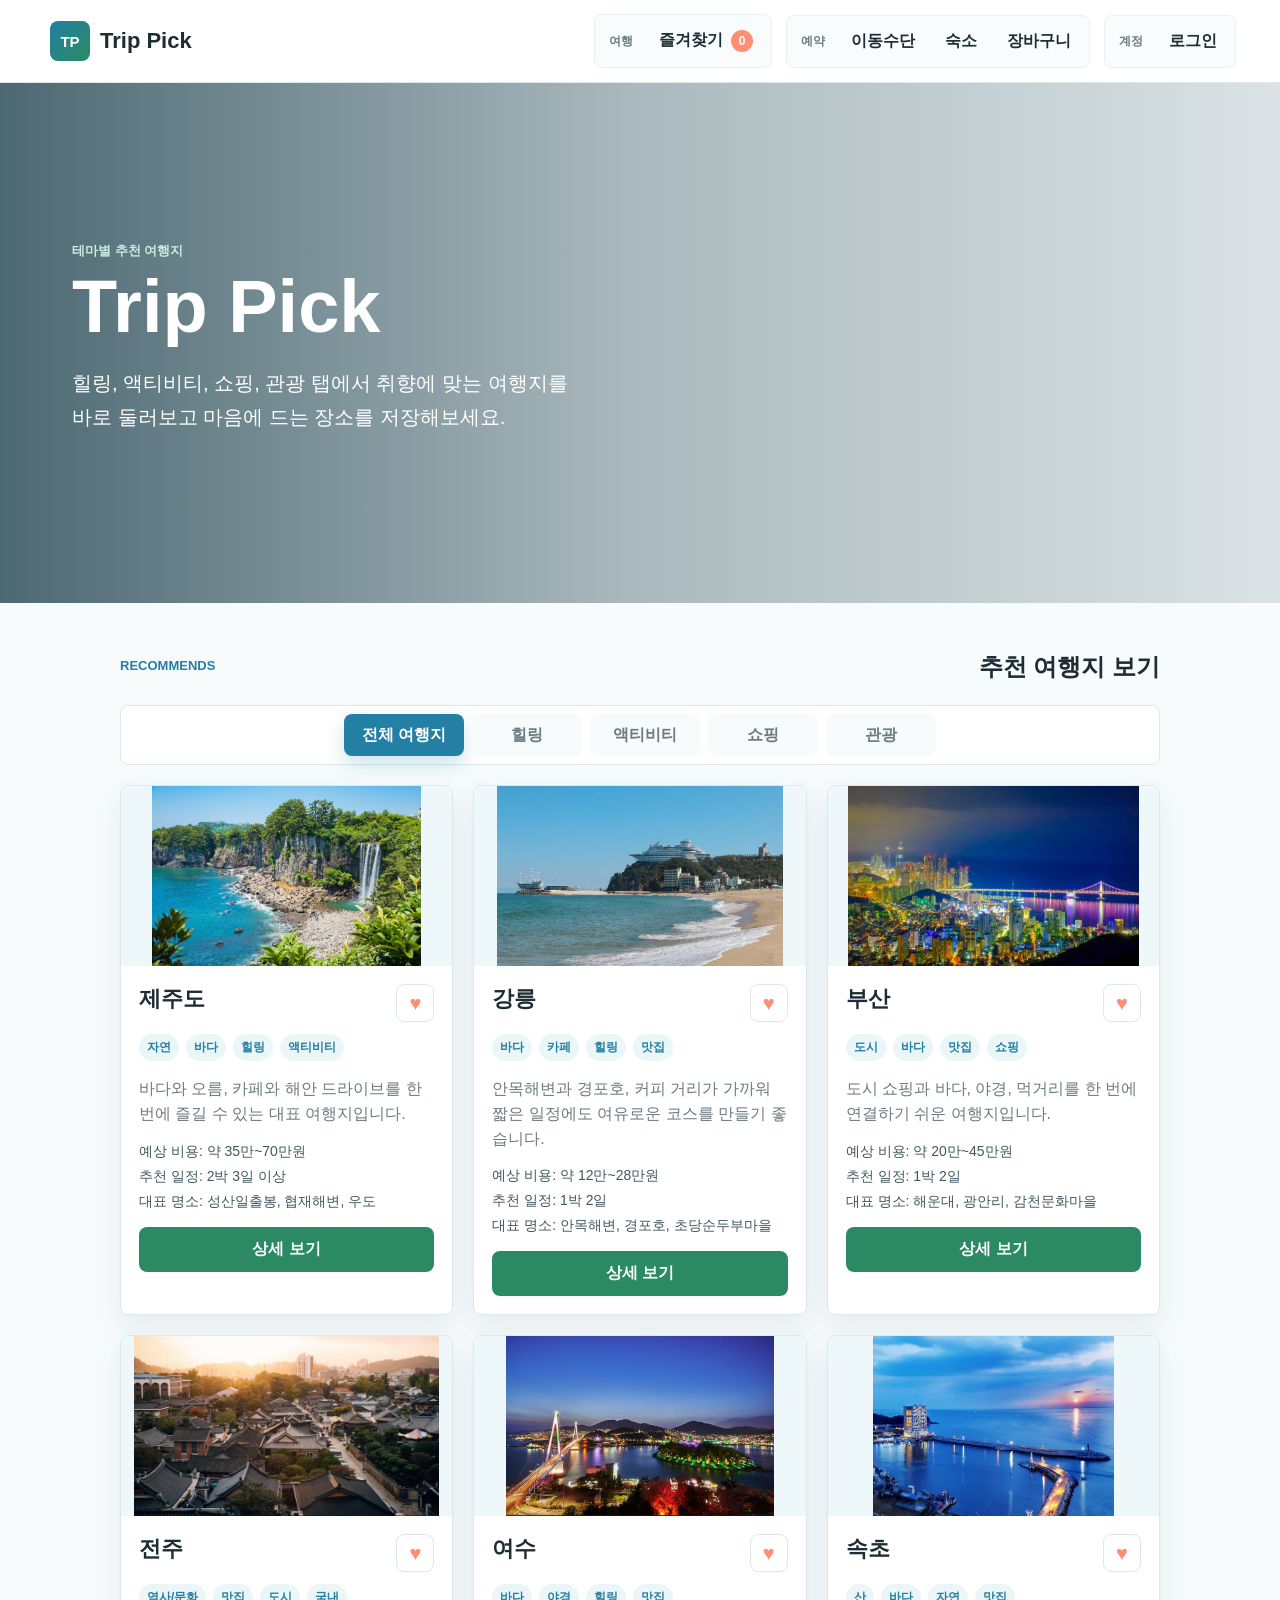
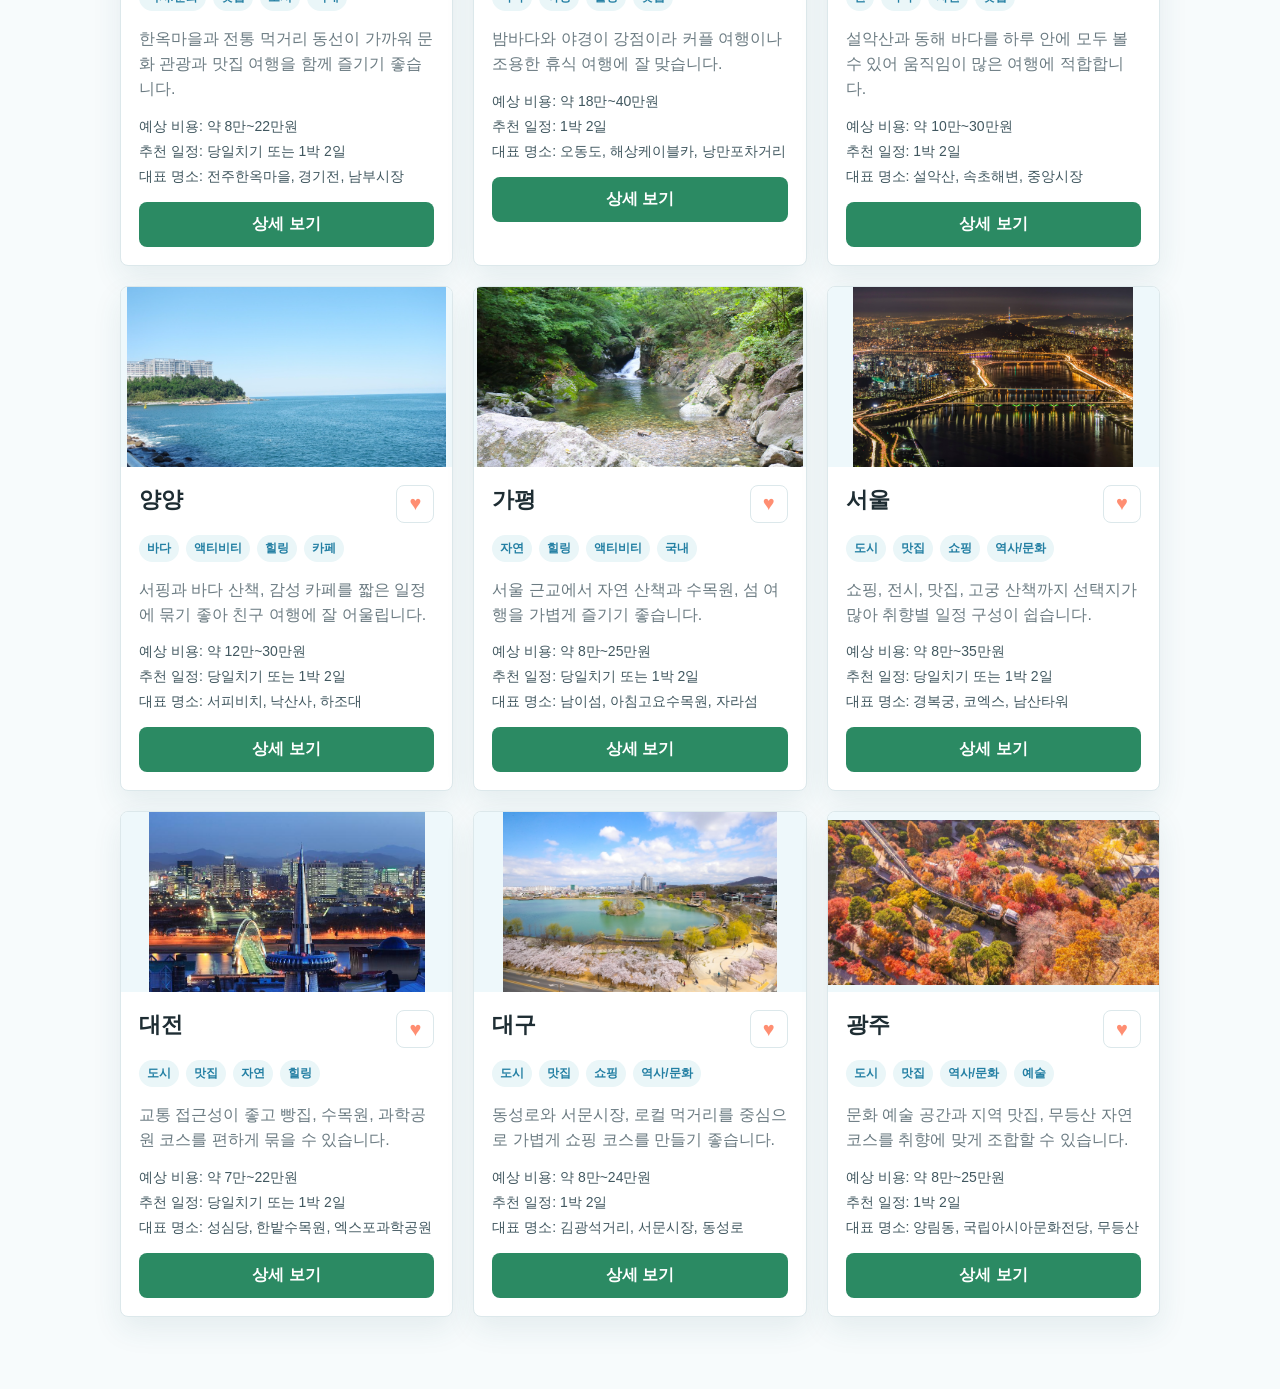
==== index.html @ ca07b9ec "js 의존도 저하 시도" ====
﻿<!DOCTYPE html>
<html lang="ko">
<head>
  <meta charset="UTF-8">
  <meta name="viewport" content="width=device-width, initial-scale=1.0">
  <title>Trip Pick - 나에게 맞는 여행지 추천</title>
  <link rel="stylesheet" href="css/base.css">
  <link rel="stylesheet" href="css/home.css">
  <link rel="stylesheet" href="css/destinations.css">
  <link rel="stylesheet" href="css/detail.css">
  <link rel="stylesheet" href="css/services.css">
</head>
<body>
  <header class="topbar">
    <button class="brand" type="button" data-view="home">
      <span class="brand-mark">TP</span>
      <span>Trip Pick</span>
    </button>
    <nav class="nav" aria-label="주요 메뉴">
      <div class="nav-group">
        <span class="nav-title">여행</span>
        <button type="button" data-view="favorites">즐겨찾기 <span id="favoriteCount">0</span></button>
      </div>
      <div class="nav-group">
        <span class="nav-title">예약</span>
        <button type="button" data-view="train">이동수단</button>
        <button type="button" data-view="hotel">숙소</button>
        <button type="button" data-view="payment">장바구니</button>
      </div>
      <div class="nav-group account-group">
        <span class="nav-title">계정</span>
        <button class="login-nav-button" type="button" data-view="login">로그인</button>
      </div>
    </nav>
  </header>

  <main>
    <section id="homeView" class="view active">
      <div class="hero">
        <div class="hero-copy">
          <p class="eyebrow">테마별 추천 여행지</p>
          <h1>Trip Pick</h1>
          <p>힐링, 액티비티, 쇼핑, 관광 탭에서 취향에 맞는 여행지를 바로 둘러보고 마음에 드는 장소를 저장해보세요.</p>
        </div>

      </div>

      <section class="all-destinations-section">
        <div class="section-title">
          <p class="eyebrow">RECOMMENDS</p>
          <h2>추천 여행지 보기</h2>
        </div>

        <div class="category-tabs-wrap">
          <input class="category-radio" type="radio" name="homeCategory" id="tab-all" checked>
          <input class="category-radio" type="radio" name="homeCategory" id="tab-healing">
          <input class="category-radio" type="radio" name="homeCategory" id="tab-activity">
          <input class="category-radio" type="radio" name="homeCategory" id="tab-shopping">
          <input class="category-radio" type="radio" name="homeCategory" id="tab-tour">

          <nav class="category-tabs" aria-label="여행지 카테고리">
            <label for="tab-all">전체 여행지</label>
            <label for="tab-healing">힐링</label>
            <label for="tab-activity">액티비티</label>
            <label for="tab-shopping">쇼핑</label>
            <label for="tab-tour">관광</label>
          </nav>

          <div class="tab-panels">
            <section class="tab-panel all-panel">
              <article class="travel-card">
                <img src="photo/제주도1.png" alt="제주도 대표 이미지">
                <div class="card-body">
                  <div class="card-top"><h3>제주도</h3><button class="favorite-button" type="button" data-favorite="jeju" aria-label="제주도 즐겨찾기">♥</button></div>
                  <div class="tags"><span class="tag">자연</span><span class="tag">바다</span><span class="tag">힐링</span><span class="tag">액티비티</span></div>
                  <p class="reason">바다와 오름, 카페와 해안 드라이브를 한 번에 즐길 수 있는 대표 여행지입니다.</p>
                  <div class="meta-list"><span>예상 비용: 약 35만~70만원</span><span>추천 일정: 2박 3일 이상</span><span>대표 명소: 성산일출봉, 협재해변, 우도</span></div>
                  <button class="detail-button" type="button" data-detail="jeju">상세 보기</button>
                </div>
              </article>
              <article class="travel-card">
                <img src="photo/강릉1.png" alt="강릉 대표 이미지">
                <div class="card-body">
                  <div class="card-top"><h3>강릉</h3><button class="favorite-button" type="button" data-favorite="gangneung" aria-label="강릉 즐겨찾기">♥</button></div>
                  <div class="tags"><span class="tag">바다</span><span class="tag">카페</span><span class="tag">힐링</span><span class="tag">맛집</span></div>
                  <p class="reason">안목해변과 경포호, 커피 거리가 가까워 짧은 일정에도 여유로운 코스를 만들기 좋습니다.</p>
                  <div class="meta-list"><span>예상 비용: 약 12만~28만원</span><span>추천 일정: 1박 2일</span><span>대표 명소: 안목해변, 경포호, 초당순두부마을</span></div>
                  <button class="detail-button" type="button" data-detail="gangneung">상세 보기</button>
                </div>
              </article>
              <article class="travel-card">
                <img src="photo/부산1.png" alt="부산 대표 이미지">
                <div class="card-body">
                  <div class="card-top"><h3>부산</h3><button class="favorite-button" type="button" data-favorite="busan" aria-label="부산 즐겨찾기">♥</button></div>
                  <div class="tags"><span class="tag">도시</span><span class="tag">바다</span><span class="tag">맛집</span><span class="tag">쇼핑</span></div>
                  <p class="reason">도시 쇼핑과 바다, 야경, 먹거리를 한 번에 연결하기 쉬운 여행지입니다.</p>
                  <div class="meta-list"><span>예상 비용: 약 20만~45만원</span><span>추천 일정: 1박 2일</span><span>대표 명소: 해운대, 광안리, 감천문화마을</span></div>
                  <button class="detail-button" type="button" data-detail="busan">상세 보기</button>
                </div>
              </article>
              <article class="travel-card">
                <img src="photo/전주1.png" alt="전주 대표 이미지">
                <div class="card-body">
                  <div class="card-top"><h3>전주</h3><button class="favorite-button" type="button" data-favorite="jeonju" aria-label="전주 즐겨찾기">♥</button></div>
                  <div class="tags"><span class="tag">역사/문화</span><span class="tag">맛집</span><span class="tag">도시</span><span class="tag">국내</span></div>
                  <p class="reason">한옥마을과 전통 먹거리 동선이 가까워 문화 관광과 맛집 여행을 함께 즐기기 좋습니다.</p>
                  <div class="meta-list"><span>예상 비용: 약 8만~22만원</span><span>추천 일정: 당일치기 또는 1박 2일</span><span>대표 명소: 전주한옥마을, 경기전, 남부시장</span></div>
                  <button class="detail-button" type="button" data-detail="jeonju">상세 보기</button>
                </div>
              </article>
              <article class="travel-card">
                <img src="photo/여수1.png" alt="여수 대표 이미지">
                <div class="card-body">
                  <div class="card-top"><h3>여수</h3><button class="favorite-button" type="button" data-favorite="yeosu" aria-label="여수 즐겨찾기">♥</button></div>
                  <div class="tags"><span class="tag">바다</span><span class="tag">야경</span><span class="tag">힐링</span><span class="tag">맛집</span></div>
                  <p class="reason">밤바다와 야경이 강점이라 커플 여행이나 조용한 휴식 여행에 잘 맞습니다.</p>
                  <div class="meta-list"><span>예상 비용: 약 18만~40만원</span><span>추천 일정: 1박 2일</span><span>대표 명소: 오동도, 해상케이블카, 낭만포차거리</span></div>
                  <button class="detail-button" type="button" data-detail="yeosu">상세 보기</button>
                </div>
              </article>
              <article class="travel-card">
                <img src="photo/속초1.png" alt="속초 대표 이미지">
                <div class="card-body">
                  <div class="card-top"><h3>속초</h3><button class="favorite-button" type="button" data-favorite="sokcho" aria-label="속초 즐겨찾기">♥</button></div>
                  <div class="tags"><span class="tag">산</span><span class="tag">바다</span><span class="tag">자연</span><span class="tag">맛집</span></div>
                  <p class="reason">설악산과 동해 바다를 하루 안에 모두 볼 수 있어 움직임이 많은 여행에 적합합니다.</p>
                  <div class="meta-list"><span>예상 비용: 약 10만~30만원</span><span>추천 일정: 1박 2일</span><span>대표 명소: 설악산, 속초해변, 중앙시장</span></div>
                  <button class="detail-button" type="button" data-detail="sokcho">상세 보기</button>
                </div>
              </article>
              <article class="travel-card">
                <img src="photo/양양1.png" alt="양양 대표 이미지">
                <div class="card-body">
                  <div class="card-top"><h3>양양</h3><button class="favorite-button" type="button" data-favorite="yangyang" aria-label="양양 즐겨찾기">♥</button></div>
                  <div class="tags"><span class="tag">바다</span><span class="tag">액티비티</span><span class="tag">힐링</span><span class="tag">카페</span></div>
                  <p class="reason">서핑과 바다 산책, 감성 카페를 짧은 일정에 묶기 좋아 친구 여행에 잘 어울립니다.</p>
                  <div class="meta-list"><span>예상 비용: 약 12만~30만원</span><span>추천 일정: 당일치기 또는 1박 2일</span><span>대표 명소: 서피비치, 낙산사, 하조대</span></div>
                  <button class="detail-button" type="button" data-detail="yangyang">상세 보기</button>
                </div>
              </article>
              <article class="travel-card">
                <img src="photo/가평1.png" alt="가평 대표 이미지">
                <div class="card-body">
                  <div class="card-top"><h3>가평</h3><button class="favorite-button" type="button" data-favorite="gapyeong" aria-label="가평 즐겨찾기">♥</button></div>
                  <div class="tags"><span class="tag">자연</span><span class="tag">힐링</span><span class="tag">액티비티</span><span class="tag">국내</span></div>
                  <p class="reason">서울 근교에서 자연 산책과 수목원, 섬 여행을 가볍게 즐기기 좋습니다.</p>
                  <div class="meta-list"><span>예상 비용: 약 8만~25만원</span><span>추천 일정: 당일치기 또는 1박 2일</span><span>대표 명소: 남이섬, 아침고요수목원, 자라섬</span></div>
                  <button class="detail-button" type="button" data-detail="gapyeong">상세 보기</button>
                </div>
              </article>
              <article class="travel-card">
                <img src="photo/서울1.png" alt="서울 대표 이미지">
                <div class="card-body">
                  <div class="card-top"><h3>서울</h3><button class="favorite-button" type="button" data-favorite="seoul" aria-label="서울 즐겨찾기">♥</button></div>
                  <div class="tags"><span class="tag">도시</span><span class="tag">맛집</span><span class="tag">쇼핑</span><span class="tag">역사/문화</span></div>
                  <p class="reason">쇼핑, 전시, 맛집, 고궁 산책까지 선택지가 많아 취향별 일정 구성이 쉽습니다.</p>
                  <div class="meta-list"><span>예상 비용: 약 8만~35만원</span><span>추천 일정: 당일치기 또는 1박 2일</span><span>대표 명소: 경복궁, 코엑스, 남산타워</span></div>
                  <button class="detail-button" type="button" data-detail="seoul">상세 보기</button>
                </div>
              </article>
              <article class="travel-card">
                <img src="photo/대전1.png" alt="대전 대표 이미지">
                <div class="card-body">
                  <div class="card-top"><h3>대전</h3><button class="favorite-button" type="button" data-favorite="daejeon" aria-label="대전 즐겨찾기">♥</button></div>
                  <div class="tags"><span class="tag">도시</span><span class="tag">맛집</span><span class="tag">자연</span><span class="tag">힐링</span></div>
                  <p class="reason">교통 접근성이 좋고 빵집, 수목원, 과학공원 코스를 편하게 묶을 수 있습니다.</p>
                  <div class="meta-list"><span>예상 비용: 약 7만~22만원</span><span>추천 일정: 당일치기 또는 1박 2일</span><span>대표 명소: 성심당, 한밭수목원, 엑스포과학공원</span></div>
                  <button class="detail-button" type="button" data-detail="daejeon">상세 보기</button>
                </div>
              </article>
              <article class="travel-card">
                <img src="photo/대구1.png" alt="대구 대표 이미지">
                <div class="card-body">
                  <div class="card-top"><h3>대구</h3><button class="favorite-button" type="button" data-favorite="daegu" aria-label="대구 즐겨찾기">♥</button></div>
                  <div class="tags"><span class="tag">도시</span><span class="tag">맛집</span><span class="tag">쇼핑</span><span class="tag">역사/문화</span></div>
                  <p class="reason">동성로와 서문시장, 로컬 먹거리를 중심으로 가볍게 쇼핑 코스를 만들기 좋습니다.</p>
                  <div class="meta-list"><span>예상 비용: 약 8만~24만원</span><span>추천 일정: 1박 2일</span><span>대표 명소: 김광석거리, 서문시장, 동성로</span></div>
                  <button class="detail-button" type="button" data-detail="daegu">상세 보기</button>
                </div>
              </article>
              <article class="travel-card">
                <img src="photo/광주1.png" alt="광주 대표 이미지">
                <div class="card-body">
                  <div class="card-top"><h3>광주</h3><button class="favorite-button" type="button" data-favorite="gwangju" aria-label="광주 즐겨찾기">♥</button></div>
                  <div class="tags"><span class="tag">도시</span><span class="tag">맛집</span><span class="tag">역사/문화</span><span class="tag">예술</span></div>
                  <p class="reason">문화 예술 공간과 지역 맛집, 무등산 자연 코스를 취향에 맞게 조합할 수 있습니다.</p>
                  <div class="meta-list"><span>예상 비용: 약 8만~25만원</span><span>추천 일정: 1박 2일</span><span>대표 명소: 양림동, 국립아시아문화전당, 무등산</span></div>
                  <button class="detail-button" type="button" data-detail="gwangju">상세 보기</button>
                </div>
              </article>
            </section>

            <section class="tab-panel healing-panel">
              <article class="travel-card">
                <img src="photo/제주도1.png" alt="제주도 대표 이미지">
                <div class="card-body">
                  <div class="card-top"><h3>제주도</h3><button class="favorite-button" type="button" data-favorite="jeju" aria-label="제주도 즐겨찾기">♥</button></div>
                  <div class="tags"><span class="tag">자연</span><span class="tag">바다</span><span class="tag">힐링</span><span class="tag">국내</span></div>
                  <p class="reason">바다와 오름, 카페와 해안 드라이브를 한 번에 즐길 수 있는 대표 힐링 여행지입니다.</p>
                  <div class="meta-list"><span>예상 비용: 약 35만~70만원</span><span>추천 일정: 2박 3일 이상</span><span>대표 명소: 성산일출봉, 협재해변, 우도</span></div>
                  <button class="detail-button" type="button" data-detail="jeju">상세 보기</button>
                </div>
              </article>
              <article class="travel-card">
                <img src="photo/강릉1.png" alt="강릉 대표 이미지">
                <div class="card-body">
                  <div class="card-top"><h3>강릉</h3><button class="favorite-button" type="button" data-favorite="gangneung" aria-label="강릉 즐겨찾기">♥</button></div>
                  <div class="tags"><span class="tag">바다</span><span class="tag">카페</span><span class="tag">힐링</span><span class="tag">국내</span></div>
                  <p class="reason">안목해변과 경포호, 커피 거리가 가까워 짧은 일정에도 여유로운 코스를 만들기 좋습니다.</p>
                  <div class="meta-list"><span>예상 비용: 약 12만~28만원</span><span>추천 일정: 1박 2일</span><span>대표 명소: 안목해변, 경포호, 초당순두부마을</span></div>
                  <button class="detail-button" type="button" data-detail="gangneung">상세 보기</button>
                </div>
              </article>
              <article class="travel-card">
                <img src="photo/여수1.png" alt="여수 대표 이미지">
                <div class="card-body">
                  <div class="card-top"><h3>여수</h3><button class="favorite-button" type="button" data-favorite="yeosu" aria-label="여수 즐겨찾기">♥</button></div>
                  <div class="tags"><span class="tag">바다</span><span class="tag">야경</span><span class="tag">힐링</span><span class="tag">맛집</span></div>
                  <p class="reason">밤바다와 야경이 강점이라 커플 여행이나 조용한 휴식 여행에 잘 맞습니다.</p>
                  <div class="meta-list"><span>예상 비용: 약 18만~40만원</span><span>추천 일정: 1박 2일</span><span>대표 명소: 오동도, 해상케이블카, 낭만포차거리</span></div>
                  <button class="detail-button" type="button" data-detail="yeosu">상세 보기</button>
                </div>
              </article>
              <article class="travel-card">
                <img src="photo/가평1.png" alt="가평 대표 이미지">
                <div class="card-body">
                  <div class="card-top"><h3>가평</h3><button class="favorite-button" type="button" data-favorite="gapyeong" aria-label="가평 즐겨찾기">♥</button></div>
                  <div class="tags"><span class="tag">자연</span><span class="tag">힐링</span><span class="tag">카페</span><span class="tag">국내</span></div>
                  <p class="reason">서울 근교에서 자연 산책과 수목원, 섬 여행을 가볍게 즐기기 좋습니다.</p>
                  <div class="meta-list"><span>예상 비용: 약 8만~25만원</span><span>추천 일정: 당일치기 또는 1박 2일</span><span>대표 명소: 남이섬, 아침고요수목원, 자라섬</span></div>
                  <button class="detail-button" type="button" data-detail="gapyeong">상세 보기</button>
                </div>
              </article>
            </section>

            <section class="tab-panel activity-panel">
              <article class="travel-card">
                <img src="photo/양양1.png" alt="양양 대표 이미지">
                <div class="card-body">
                  <div class="card-top"><h3>양양</h3><button class="favorite-button" type="button" data-favorite="yangyang" aria-label="양양 즐겨찾기">♥</button></div>
                  <div class="tags"><span class="tag">바다</span><span class="tag">액티비티</span><span class="tag">힐링</span><span class="tag">카페</span></div>
                  <p class="reason">서핑과 바다 산책, 감성 카페를 짧은 일정에 묶기 좋아 친구 여행에 잘 어울립니다.</p>
                  <div class="meta-list"><span>예상 비용: 약 12만~30만원</span><span>추천 일정: 당일치기 또는 1박 2일</span><span>대표 명소: 서피비치, 낙산사, 하조대</span></div>
                  <button class="detail-button" type="button" data-detail="yangyang">상세 보기</button>
                </div>
              </article>
              <article class="travel-card">
                <img src="photo/제주도1.png" alt="제주도 대표 이미지">
                <div class="card-body">
                  <div class="card-top"><h3>제주도</h3><button class="favorite-button" type="button" data-favorite="jeju" aria-label="제주도 즐겨찾기">♥</button></div>
                  <div class="tags"><span class="tag">자연</span><span class="tag">바다</span><span class="tag">액티비티</span><span class="tag">국내</span></div>
                  <p class="reason">해안 드라이브와 오름, 섬 코스를 함께 즐길 수 있어 활동적인 여행에도 좋습니다.</p>
                  <div class="meta-list"><span>예상 비용: 약 35만~70만원</span><span>추천 일정: 2박 3일 이상</span><span>대표 명소: 성산일출봉, 협재해변, 우도</span></div>
                  <button class="detail-button" type="button" data-detail="jeju">상세 보기</button>
                </div>
              </article>
              <article class="travel-card">
                <img src="photo/속초1.png" alt="속초 대표 이미지">
                <div class="card-body">
                  <div class="card-top"><h3>속초</h3><button class="favorite-button" type="button" data-favorite="sokcho" aria-label="속초 즐겨찾기">♥</button></div>
                  <div class="tags"><span class="tag">산</span><span class="tag">바다</span><span class="tag">자연</span><span class="tag">맛집</span></div>
                  <p class="reason">설악산과 동해 바다를 하루 안에 모두 볼 수 있어 움직임이 많은 여행에 적합합니다.</p>
                  <div class="meta-list"><span>예상 비용: 약 10만~30만원</span><span>추천 일정: 1박 2일</span><span>대표 명소: 설악산, 속초해변, 중앙시장</span></div>
                  <button class="detail-button" type="button" data-detail="sokcho">상세 보기</button>
                </div>
              </article>
              <article class="travel-card">
                <img src="photo/가평1.png" alt="가평 대표 이미지">
                <div class="card-body">
                  <div class="card-top"><h3>가평</h3><button class="favorite-button" type="button" data-favorite="gapyeong" aria-label="가평 즐겨찾기">♥</button></div>
                  <div class="tags"><span class="tag">자연</span><span class="tag">힐링</span><span class="tag">액티비티</span><span class="tag">국내</span></div>
                  <p class="reason">수상 레저와 산책 코스를 함께 넣기 좋아 근교 액티비티 코스로 인기가 많습니다.</p>
                  <div class="meta-list"><span>예상 비용: 약 8만~25만원</span><span>추천 일정: 당일치기 또는 1박 2일</span><span>대표 명소: 남이섬, 아침고요수목원, 자라섬</span></div>
                  <button class="detail-button" type="button" data-detail="gapyeong">상세 보기</button>
                </div>
              </article>
            </section>

            <section class="tab-panel shopping-panel">
              <article class="travel-card">
                <img src="photo/서울1.png" alt="서울 대표 이미지">
                <div class="card-body">
                  <div class="card-top"><h3>서울</h3><button class="favorite-button" type="button" data-favorite="seoul" aria-label="서울 즐겨찾기">♥</button></div>
                  <div class="tags"><span class="tag">도시</span><span class="tag">맛집</span><span class="tag">쇼핑</span><span class="tag">역사/문화</span></div>
                  <p class="reason">쇼핑, 전시, 맛집, 고궁 산책까지 선택지가 많아 취향별 일정 구성이 쉽습니다.</p>
                  <div class="meta-list"><span>예상 비용: 약 8만~35만원</span><span>추천 일정: 당일치기 또는 1박 2일</span><span>대표 명소: 경복궁, 코엑스, 남산타워</span></div>
                  <button class="detail-button" type="button" data-detail="seoul">상세 보기</button>
                </div>
              </article>
              <article class="travel-card">
                <img src="photo/부산1.png" alt="부산 대표 이미지">
                <div class="card-body">
                  <div class="card-top"><h3>부산</h3><button class="favorite-button" type="button" data-favorite="busan" aria-label="부산 즐겨찾기">♥</button></div>
                  <div class="tags"><span class="tag">도시</span><span class="tag">바다</span><span class="tag">맛집</span><span class="tag">쇼핑</span></div>
                  <p class="reason">도시 쇼핑과 바다, 야경, 먹거리를 한 번에 연결하기 쉬운 여행지입니다.</p>
                  <div class="meta-list"><span>예상 비용: 약 20만~45만원</span><span>추천 일정: 1박 2일</span><span>대표 명소: 해운대, 광안리, 감천문화마을</span></div>
                  <button class="detail-button" type="button" data-detail="busan">상세 보기</button>
                </div>
              </article>
              <article class="travel-card">
                <img src="photo/대구1.png" alt="대구 대표 이미지">
                <div class="card-body">
                  <div class="card-top"><h3>대구</h3><button class="favorite-button" type="button" data-favorite="daegu" aria-label="대구 즐겨찾기">♥</button></div>
                  <div class="tags"><span class="tag">도시</span><span class="tag">맛집</span><span class="tag">쇼핑</span><span class="tag">역사/문화</span></div>
                  <p class="reason">동성로와 서문시장, 로컬 먹거리를 중심으로 가볍게 쇼핑 코스를 만들기 좋습니다.</p>
                  <div class="meta-list"><span>예상 비용: 약 8만~24만원</span><span>추천 일정: 1박 2일</span><span>대표 명소: 김광석거리, 서문시장, 동성로</span></div>
                  <button class="detail-button" type="button" data-detail="daegu">상세 보기</button>
                </div>
              </article>
            </section>

            <section class="tab-panel tour-panel">
              <article class="travel-card">
                <img src="photo/전주1.png" alt="전주 대표 이미지">
                <div class="card-body">
                  <div class="card-top"><h3>전주</h3><button class="favorite-button" type="button" data-favorite="jeonju" aria-label="전주 즐겨찾기">♥</button></div>
                  <div class="tags"><span class="tag">역사/문화</span><span class="tag">맛집</span><span class="tag">도시</span><span class="tag">국내</span></div>
                  <p class="reason">한옥마을과 전통 먹거리 동선이 가까워 문화 관광과 맛집 여행을 함께 즐기기 좋습니다.</p>
                  <div class="meta-list"><span>예상 비용: 약 8만~22만원</span><span>추천 일정: 당일치기 또는 1박 2일</span><span>대표 명소: 전주한옥마을, 경기전, 남부시장</span></div>
                  <button class="detail-button" type="button" data-detail="jeonju">상세 보기</button>
                </div>
              </article>
              <article class="travel-card">
                <img src="photo/광주1.png" alt="광주 대표 이미지">
                <div class="card-body">
                  <div class="card-top"><h3>광주</h3><button class="favorite-button" type="button" data-favorite="gwangju" aria-label="광주 즐겨찾기">♥</button></div>
                  <div class="tags"><span class="tag">도시</span><span class="tag">맛집</span><span class="tag">역사/문화</span><span class="tag">예술</span></div>
                  <p class="reason">문화 예술 공간과 지역 맛집, 무등산 자연 코스를 취향에 맞게 조합할 수 있습니다.</p>
                  <div class="meta-list"><span>예상 비용: 약 8만~25만원</span><span>추천 일정: 1박 2일</span><span>대표 명소: 양림동, 국립아시아문화전당, 무등산</span></div>
                  <button class="detail-button" type="button" data-detail="gwangju">상세 보기</button>
                </div>
              </article>
              <article class="travel-card">
                <img src="photo/대전1.png" alt="대전 대표 이미지">
                <div class="card-body">
                  <div class="card-top"><h3>대전</h3><button class="favorite-button" type="button" data-favorite="daejeon" aria-label="대전 즐겨찾기">♥</button></div>
                  <div class="tags"><span class="tag">도시</span><span class="tag">맛집</span><span class="tag">자연</span><span class="tag">힐링</span></div>
                  <p class="reason">교통 접근성이 좋고 빵집, 수목원, 과학공원 코스를 편하게 묶을 수 있습니다.</p>
                  <div class="meta-list"><span>예상 비용: 약 7만~22만원</span><span>추천 일정: 당일치기 또는 1박 2일</span><span>대표 명소: 성심당, 한밭수목원, 엑스포과학공원</span></div>
                  <button class="detail-button" type="button" data-detail="daejeon">상세 보기</button>
                </div>
              </article>
              <article class="travel-card">
                <img src="photo/서울1.png" alt="서울 대표 이미지">
                <div class="card-body">
                  <div class="card-top"><h3>서울</h3><button class="favorite-button" type="button" data-favorite="seoul" aria-label="서울 즐겨찾기">♥</button></div>
                  <div class="tags"><span class="tag">도시</span><span class="tag">쇼핑</span><span class="tag">역사/문화</span><span class="tag">국내</span></div>
                  <p class="reason">궁궐과 전시, 전망 명소가 많아 짧은 관광 일정에도 볼거리가 풍부합니다.</p>
                  <div class="meta-list"><span>예상 비용: 약 8만~35만원</span><span>추천 일정: 당일치기 또는 1박 2일</span><span>대표 명소: 경복궁, 코엑스, 남산타워</span></div>
                  <button class="detail-button" type="button" data-detail="seoul">상세 보기</button>
                </div>
              </article>
            </section>
          </div>
        </div>
      </section>
    </section>

    <section id="detailView" class="view">
      <button class="back-button" type="button" data-view="home">← 첫 화면으로</button>
      <article id="detailContent" class="detail"></article>
    </section>

    <section id="favoritesView" class="view">
      <div class="page-head">
        <div>
          <p class="eyebrow">Saved Places</p>
          <h1>즐겨찾기</h1>
        </div>
        <button class="secondary-button" type="button" data-view="home">전체 여행지 보기</button>
      </div>
      <div id="favoriteList" class="card-grid"></div>
    </section>

    <section id="loginView" class="view service-view">
      <div class="page-head">
        <div>
          <p class="eyebrow">Member</p>
          <h1>로그인</h1>
        </div>
        <button class="secondary-button" type="button" data-view="home">메인으로</button>
      </div>

      <div class="member-layout account-layout">
        <form id="loginForm" class="form-panel account-card">
          <h2>Trip Pick 로그인</h2>

          <div class="input-list">
            <label>
              아이디
              <input id="loginEmail" type="text" placeholder="아이디" required>
            </label>
            <label>
              비밀번호
              <input id="loginPassword" type="password" placeholder="비밀번호" required>
            </label>
          </div>

          <button class="primary-button account-button" type="submit">로그인</button>

          <div class="account-links">
            <button class="text-button" type="button" data-view="signup">회원가입</button>
          </div>
        </form>
      </div>
    </section>

    <section id="signupView" class="view service-view">
      <div class="page-head">
        <div>
          <p class="eyebrow">Join</p>
          <h1>회원가입</h1>
        </div>
        <button class="secondary-button" type="button" data-view="login">로그인으로</button>
      </div>

      <div class="member-layout account-layout">
        <form id="signupForm" class="form-panel account-card">
          <h2>Trip Pick 회원가입</h2>

          <div class="input-list">
            <label>
              이름
              <input type="text" placeholder="홍길동" required>
            </label>
            <label>
              아이디
              <input type="text" placeholder="사용할 아이디" required>
            </label>
            <label>
              이메일
              <input id="signupEmail" type="email" placeholder="trip@example.com" required>
            </label>
            <label>
              비밀번호
              <input type="password" placeholder="8자 이상 입력" required>
            </label>
            <label>
              비밀번호 확인
              <input type="password" placeholder="비밀번호를 한 번 더 입력" required>
            </label>
          </div>

          <button class="primary-button account-button" type="submit">가입하기</button>
          <div class="account-links">
            <button class="text-button" type="button" data-view="login">로그인으로 돌아가기</button>
          </div>
        </form>
      </div>
    </section>

    <section id="trainView" class="view service-view">
      <div class="page-head">
        <div>
          <p class="eyebrow">Transport Booking</p>
          <h1>이동수단 예약</h1>
        </div>
        <button class="secondary-button" type="button" data-view="payment">장바구니로</button>
      </div>

      <form id="trainForm" class="form-panel wide-panel">
        <div class="form-grid">
          <label>
            이동수단
            <select id="transportType">
              <option value="train">기차</option>
              <option value="flight">비행기</option>
              <option value="car">자동차</option>
            </select>
          </label>
          <label>
            출발지
            <select id="departureStation">
              <option>서울역</option>
              <option>용산역</option>
              <option>수서역</option>
              <option>대전역</option>
            </select>
          </label>
          <label>
            도착지
            <select id="arrivalStation">
              <option>강릉역</option>
              <option>부산역</option>
              <option>전주역</option>
              <option>여수엑스포역</option>
            </select>
          </label>
          <label>
            출발일
            <input id="trainDate" type="date">
          </label>
          <label id="passengerLabel">
            인원
            <select id="passengerCount">
              <option value="1">1명</option>
              <option value="2">2명</option>
              <option value="3">3명</option>
              <option value="4">4명</option>
            </select>
          </label>
        </div>

        <div class="booking-list" id="trainOptions"></div>
      </form>
    </section>

    <section id="hotelView" class="view service-view">
      <div class="page-head">
        <div>
          <p class="eyebrow">Stay Booking</p>
          <h1>숙소</h1>
        </div>
        <button class="secondary-button" type="button" data-view="payment">장바구니로</button>
      </div>

      <div class="toolbar stay-toolbar">
        <label>
          여행지
          <select id="hotelDestination">
            <option value="">전체</option>
            <option value="강릉">강릉</option>
            <option value="부산">부산</option>
            <option value="제주도">제주도</option>
            <option value="여수">여수</option>
          </select>
        </label>
        <label>
          체크인
          <input id="checkinDate" type="date">
        </label>
        <label>
          숙박
          <select id="nightCount">
            <option value="1">1박</option>
            <option value="2">2박</option>
            <option value="3">3박</option>
          </select>
        </label>
        <label>
          정렬
          <select id="hotelSort">
            <option value="recommend">추천순</option>
            <option value="price">가격 낮은순</option>
            <option value="rating">평점 높은순</option>
          </select>
        </label>
      </div>

      <div id="hotelList" class="hotel-grid"></div>
    </section>

    <section id="paymentView" class="view service-view">
      <div class="page-head">
        <div>
          <p class="eyebrow">Cart</p>
          <h1>장바구니</h1>
        </div>
        <button class="secondary-button" type="button" data-view="home">처음으로</button>
      </div>

      <div class="payment-layout">
        <aside class="payment-summary">
          <h2>장바구니 요약</h2>
          <div id="bookingSummary"></div>
          <div class="total-row">
            <span>총 금액</span>
            <strong id="totalPrice">0원</strong>
          </div>
        </aside>

        <form id="paymentForm" class="form-panel">
          <h2>주문자 정보</h2>
          <label>
            예약자 이름
            <input id="payerName" type="text" placeholder="홍길동" required>
          </label>
          <label>
            연락처
            <input id="payerPhone" type="tel" placeholder="010-0000-0000" pattern="010-[0-9]{4}-[0-9]{4}" maxlength="13" required>
          </label>
          <label>
            결제 수단
            <select id="paymentMethod">
              <option>신용/체크카드</option>
              <option>간편결제</option>
              <option>무통장입금</option>
            </select>
          </label>
          <button class="primary-button" type="submit">주문하기</button>
          <p id="paymentMessage" class="status-message">이동수단이나 숙소를 선택하면 장바구니 요약에 표시됩니다.</p>
        </form>
      </div>
    </section>
  </main>
  <script src="js/data.js"></script>
  <script src="js/app-state.js"></script>
  <script src="js/recommendations.js"></script>
  <script src="js/booking.js"></script>
  <script src="js/detail.js"></script>
  <script src="js/events.js"></script>
  <script src="js/init.js"></script>
</body>
</html>
---- css/base.css ----
﻿:root {
  --sky: #76c7e8;
  --sky-dark: #237fa3;
  --mint: #c9eddc;
  --leaf: #2b8a63;
  --ink: #1e2d33;
  --muted: #6b7b82;
  --line: #dce8eb;
  --paper: #ffffff;
  --soft: #f4fbf8;
  --sun: #ffcb6b;
  --coral: #ff8e72;
  --shadow: 0 18px 40px rgba(25, 74, 88, 0.14);
}

* {
  box-sizing: border-box;
}

body {
  margin: 0;
  min-width: 1100px;
  color: var(--ink);
  font-family: "Noto Sans KR", "Malgun Gothic", Arial, sans-serif;
  background: #f7fbfc;
}

button,
input,
select {
  font: inherit;
}

button {
  cursor: pointer;
}

.topbar {
  position: sticky;
  top: 0;
  z-index: 10;
  display: flex;
  justify-content: space-between;
  align-items: center;
  gap: 28px;
  padding: 14px 44px;
  background: rgba(255, 255, 255, 0.92);
  border-bottom: 1px solid var(--line);
  backdrop-filter: blur(14px);
}

.brand,
.nav button,
.ghost-button,
.secondary-button,
.back-button {
  border: 0;
  background: transparent;
  color: var(--ink);
}

.brand {
  display: flex;
  align-items: center;
  gap: 10px;
  flex: 0 0 auto;
  font-size: 22px;
  font-weight: 800;
}

.brand-mark {
  display: grid;
  place-items: center;
  width: 40px;
  height: 40px;
  border-radius: 8px;
  color: white;
  background: linear-gradient(135deg, var(--sky-dark), var(--leaf));
  font-size: 15px;
  letter-spacing: 0;
}

.nav {
  display: flex;
  justify-content: flex-end;
  align-items: center;
  gap: 14px;
  width: 100%;
}

.nav-group {
  display: flex;
  align-items: center;
  gap: 6px;
  padding: 6px;
  border: 1px solid #e8f0f2;
  border-radius: 8px;
  background: #f8fcfd;
}

.nav-title {
  padding: 0 8px;
  color: var(--muted);
  font-size: 12px;
  font-weight: 800;
}

.nav button {
  padding: 9px 12px;
  border-radius: 8px;
  font-weight: 700;
  white-space: nowrap;
}

.nav button:hover,
.ghost-button:hover,
.back-button:hover {
  background: #eaf6f8;
}

.login-nav-button {
  color: white;
  background: var(--sky-dark);
}

.login-nav-button:hover {
  background: var(--leaf);
}

.nav button span {
  display: inline-grid;
  place-items: center;
  min-width: 22px;
  height: 22px;
  margin-left: 4px;
  color: white;
  background: var(--coral);
  border-radius: 999px;
  font-size: 12px;
}

.view {
  display: none;
}

.view.active {
  display: block;
}
---- css/home.css ----
﻿.hero {
  display: flex;
  align-items: center;
  min-height: 520px;
  padding: 76px 72px 86px;
  background:
    linear-gradient(90deg, rgba(11, 48, 61, 0.72), rgba(11, 48, 61, 0.32), rgba(11, 48, 61, 0.12)),
    url("https://images.unsplash.com/photo-1507525428034-b723cf961d3e?auto=format&fit=crop&w=1800&q=80") center/cover;
}

.hero-copy {
  align-self: center;
  max-width: 620px;
  color: white;
}

.eyebrow {
  margin: 0 0 10px;
  color: var(--sky-dark);
  font-size: 13px;
  font-weight: 800;
  letter-spacing: 0;
  text-transform: uppercase;
}

.hero .eyebrow {
  color: var(--mint);
}

.hero-copy h1 {
  margin: 0;
  font-size: 74px;
  line-height: 1;
}

.hero-copy p:last-child {
  width: 520px;
  margin: 22px 0 0;
  font-size: 20px;
  line-height: 1.7;
}

.all-destinations-section {
  width: 1040px;
  margin: 0 auto;
  padding: 48px 0 72px;
}

.category-tabs-wrap {
  margin-top: 22px;
}

.category-radio {
  position: absolute;
  opacity: 0;
  pointer-events: none;
}

.category-tabs {
  display: flex;
  justify-content: center;
  gap: 8px;
  padding: 8px;
  border: 1px solid var(--line);
  border-radius: 8px;
  background: white;
}

.category-tabs label {
  display: grid;
  place-items: center;
  min-width: 110px;
  min-height: 42px;
  padding: 0 18px;
  border-radius: 8px;
  color: var(--muted);
  background: #f7fbfc;
  font-weight: 900;
  cursor: pointer;
}

.category-tabs label:hover {
  color: var(--sky-dark);
  background: #eaf6f8;
}

.tab-panels {
  margin-top: 20px;
}

.tab-panel {
  display: none;
  grid-template-columns: repeat(3, 1fr);
  gap: 20px;
}

#tab-all:checked ~ .category-tabs label[for="tab-all"],
#tab-healing:checked ~ .category-tabs label[for="tab-healing"],
#tab-activity:checked ~ .category-tabs label[for="tab-activity"],
#tab-shopping:checked ~ .category-tabs label[for="tab-shopping"],
#tab-tour:checked ~ .category-tabs label[for="tab-tour"] {
  color: white;
  background: var(--sky-dark);
  box-shadow: 0 8px 18px rgba(35, 127, 163, 0.22);
}

#tab-all:checked ~ .tab-panels .all-panel,
#tab-healing:checked ~ .tab-panels .healing-panel,
#tab-activity:checked ~ .tab-panels .activity-panel,
#tab-shopping:checked ~ .tab-panels .shopping-panel,
#tab-tour:checked ~ .tab-panels .tour-panel {
  display: grid;
}

.picker {
  align-self: center;
  padding: 28px;
  background: rgba(255, 255, 255, 0.96);
  border: 1px solid rgba(255, 255, 255, 0.55);
  border-radius: 8px;
  box-shadow: var(--shadow);
}

.picker-head,
.section-title,
.page-head {
  display: flex;
  justify-content: space-between;
  align-items: end;
  gap: 20px;
}

.picker h2,
.section-title h2,
.page-head h1 {
  margin: 0;
}

.option-group {
  margin: 20px 0 0;
  padding: 0;
  border: 0;
}

.option-group legend {
  margin-bottom: 10px;
  color: var(--muted);
  font-size: 14px;
  font-weight: 800;
}

.choice-row {
  display: flex;
  flex-wrap: wrap;
  gap: 8px;
}

.choice-row button {
  min-height: 38px;
  padding: 8px 13px;
  border: 1px solid var(--line);
  border-radius: 999px;
  color: #38525b;
  background: white;
}

.choice-row button.selected {
  color: white;
  border-color: var(--sky-dark);
  background: var(--sky-dark);
  box-shadow: 0 8px 18px rgba(35, 127, 163, 0.22);
}

.primary-button,
.secondary-button {
  border-radius: 8px;
  font-weight: 800;
}

.primary-button {
  width: 100%;
  margin-top: 26px;
  padding: 15px 18px;
  color: white;
  border: 0;
  background: linear-gradient(135deg, var(--sky-dark), var(--leaf));
}

.secondary-button {
  padding: 12px 18px;
  border: 1px solid var(--line);
  background: white;
}

.ghost-button {
  padding: 8px 10px;
  border-radius: 8px;
  color: var(--muted);
  font-weight: 800;
}
---- css/destinations.css ----
﻿.popular-section,
#resultsView,
#detailView,
#favoritesView,
.service-view {
  width: 1040px;
  margin: 0 auto;
  padding: 48px 0 72px;
}

.preview-grid,
.card-grid {
  display: grid;
  grid-template-columns: repeat(3, 1fr);
  gap: 20px;
  margin-top: 22px;
}

.travel-card {
  overflow: hidden;
  background: white;
  border: 1px solid var(--line);
  border-radius: 8px;
  box-shadow: 0 12px 30px rgba(38, 86, 99, 0.09);
}

.travel-card img {
  display: block;
  width: 100%;
  height: 180px;
  object-fit: contain;
  background: #eef8fb;
}

.travel-card img[alt^="서울"],
.detail-hero img[alt^="서울"] {
  content: url("../photo/서울1.png");
}

.travel-card img[alt^="제주도"],
.detail-hero img[alt^="제주도"] {
  content: url("../photo/제주도1.png");
}

.travel-card img[alt^="부산"],
.detail-hero img[alt^="부산"] {
  content: url("../photo/부산1.png");
}

.travel-card img[alt^="양양"],
.detail-hero img[alt^="양양"] {
  content: url("../photo/양양1.png");
}

.travel-card img[alt^="강릉"],
.detail-hero img[alt^="강릉"] {
  content: url("../photo/강릉1.png");
}

.travel-card img[alt^="여수"],
.detail-hero img[alt^="여수"] {
  content: url("../photo/여수1.png");
}

.travel-card img[alt^="가평"],
.detail-hero img[alt^="가평"] {
  content: url("../photo/가평1.png");
}

.travel-card img[alt^="속초"],
.detail-hero img[alt^="속초"] {
  content: url("../photo/속초1.png");
}

.travel-card img[alt^="전주"],
.detail-hero img[alt^="전주"] {
  content: url("../photo/전주1.png");
}

.travel-card img[alt^="대전"],
.detail-hero img[alt^="대전"] {
  content: url("../photo/대전1.png");
}

.travel-card img[alt^="대구"],
.detail-hero img[alt^="대구"] {
  content: url("../photo/대구1.png");
}

.travel-card img[alt^="광주"],
.detail-hero img[alt^="광주"] {
  content: url("../photo/광주1.png");
}

.card-body {
  padding: 18px;
}

.card-top {
  display: flex;
  justify-content: space-between;
  align-items: start;
  gap: 10px;
}

.card-body h3 {
  margin: 0;
  font-size: 22px;
}

.favorite-button {
  flex: 0 0 38px;
  width: 38px;
  height: 38px;
  border: 1px solid var(--line);
  border-radius: 8px;
  background: #fff;
  color: var(--coral);
  font-size: 20px;
}

.favorite-button.saved {
  color: white;
  border-color: var(--coral);
  background: var(--coral);
}

.tags {
  display: flex;
  flex-wrap: wrap;
  gap: 7px;
  margin: 12px 0;
}

.tag {
  padding: 5px 8px;
  border-radius: 999px;
  background: #eaf6f8;
  color: var(--sky-dark);
  font-size: 12px;
  font-weight: 800;
}

.reason {
  min-height: 48px;
  color: var(--muted);
  line-height: 1.55;
}

.meta-list {
  display: grid;
  gap: 7px;
  margin: 16px 0;
  color: #40575f;
  font-size: 14px;
}

.detail-button,
.delete-button {
  width: 100%;
  padding: 12px 14px;
  border-radius: 8px;
  font-weight: 800;
}

.detail-button {
  color: white;
  border: 0;
  background: var(--leaf);
}

.delete-button {
  margin-top: 10px;
  color: #9f3529;
  border: 1px solid #ffd3cb;
  background: #fff5f2;
}

.page-head {
  padding-top: 18px;
}

.summary-bar {
  display: flex;
  flex-wrap: wrap;
  gap: 8px;
  margin: 22px 0;
  padding: 14px;
  border: 1px solid var(--line);
  border-radius: 8px;
  background: white;
}

.summary-bar span {
  padding: 8px 10px;
  border-radius: 999px;
  background: var(--soft);
  color: var(--leaf);
  font-weight: 800;
}

.toolbar {
  display: grid;
  grid-template-columns: 1.5fr repeat(3, 1fr);
  gap: 12px;
  padding: 16px;
  border: 1px solid var(--line);
  border-radius: 8px;
  background: white;
}

.toolbar label {
  display: grid;
  gap: 7px;
  color: var(--muted);
  font-size: 13px;
  font-weight: 800;
}

.toolbar input,
.toolbar select {
  height: 42px;
  padding: 0 12px;
  color: var(--ink);
  border: 1px solid var(--line);
  border-radius: 8px;
  background: white;
}

.empty {
  grid-column: 1 / -1;
  padding: 46px;
  border: 1px dashed #bcd8df;
  border-radius: 8px;
  background: white;
  text-align: center;
  color: var(--muted);
  font-weight: 800;
}

.back-button {
  margin-bottom: 18px;
  padding: 10px 12px;
  border-radius: 8px;
  font-weight: 800;
}
---- css/detail.css ----
﻿.detail-hero {
  overflow: hidden;
  border-radius: 8px;
  background: white;
  border: 1px solid var(--line);
  box-shadow: var(--shadow);
}

.detail-hero img {
  width: 100%;
  height: 360px;
  object-fit: contain;
  background: #eef8fb;
  display: block;
}

.detail-main {
  padding: 30px;
}

.detail-title-row {
  display: flex;
  justify-content: space-between;
  align-items: start;
  gap: 24px;
}

.detail h1 {
  margin: 0 0 12px;
  font-size: 40px;
}

.detail-intro {
  margin: 0;
  color: var(--muted);
  font-size: 17px;
  line-height: 1.7;
}

.info-grid {
  display: grid;
  grid-template-columns: repeat(2, 1fr);
  gap: 16px;
  margin-top: 26px;
}

.info-box {
  padding: 20px;
  border-radius: 8px;
  background: #f7fbfc;
  border: 1px solid var(--line);
}

.info-box h3 {
  margin: 0 0 10px;
  font-size: 17px;
}

.info-box p {
  margin: 0;
  color: #526970;
  line-height: 1.65;
}

.detail-attraction-tab,
.detail-hotel-tab {
  margin-top: 30px;
}

.detail-tab-head {
  display: flex;
  align-items: end;
  border-bottom: 1px solid var(--line);
}

.detail-tab-head span {
  display: inline-flex;
  align-items: center;
  min-height: 44px;
  padding: 0 18px;
  color: var(--sky-dark);
  border: 1px solid var(--line);
  border-bottom-color: white;
  border-radius: 8px 8px 0 0;
  background: white;
  font-weight: 900;
}

.detail-hotel-list {
  display: grid;
  gap: 16px;
  padding-top: 18px;
}

.detail-hotel-card {
  display: grid;
  grid-template-columns: 240px 1fr;
  gap: 18px;
  padding: 18px;
  border: 1px solid var(--line);
  border-radius: 8px;
  background: #f7fbfc;
}

.detail-hotel-card.selected {
  border-color: var(--sky-dark);
  background: #eef8fb;
  box-shadow: 0 12px 26px rgba(35, 127, 163, 0.16);
}

.detail-hotel-card img {
  width: 100%;
  height: 170px;
  border-radius: 8px;
  object-fit: cover;
}

.detail-hotel-card h3 {
  margin: 0 0 8px;
  font-size: 22px;
}

.detail-hotel-card p {
  margin: 6px 0;
  color: var(--muted);
  line-height: 1.55;
}

.detail-hotel-card .price {
  margin: 12px 0;
}

.detail-attraction-list {
  display: grid;
  grid-template-columns: repeat(3, 1fr);
  gap: 16px;
  padding-top: 18px;
}

.detail-attraction-card {
  display: flex;
  flex-direction: column;
  overflow: hidden;
  border: 1px solid var(--line);
  border-radius: 8px;
  background: #f7fbfc;
}

.attraction-frame-wrap {
  position: relative;
  height: 170px;
  background: #edf6f8 var(--attraction-image, none) center/cover no-repeat;
}

.detail-attraction-card:has(.attraction-frame[title*="성산일출봉"]) .attraction-frame-wrap {
  --attraction-image: url("../photo/성산일출봉.png");
}

.detail-attraction-card:has(.attraction-frame[title*="협재해변"]) .attraction-frame-wrap {
  --attraction-image: url("../photo/협재해변.png");
}

.detail-attraction-card:has(.attraction-frame[title*="우도"]) .attraction-frame-wrap {
  --attraction-image: url("../photo/우도.png");
}

.detail-attraction-card:has(.attraction-frame[title*="안목해변"]) .attraction-frame-wrap {
  --attraction-image: url("../photo/안목해변.png");
}

.detail-attraction-card:has(.attraction-frame[title*="경포호"]) .attraction-frame-wrap {
  --attraction-image: url("../photo/경포호.png");
}

.detail-attraction-card:has(.attraction-frame[title*="초당순두부마을"]) .attraction-frame-wrap {
  --attraction-image: url("../photo/초당순두부마을.png");
}

.detail-attraction-card:has(.attraction-frame[title*="해운대"]) .attraction-frame-wrap {
  --attraction-image: url("../photo/해운대.png");
}

.detail-attraction-card:has(.attraction-frame[title*="광안리"]) .attraction-frame-wrap {
  --attraction-image: url("../photo/광안리.png");
}

.detail-attraction-card:has(.attraction-frame[title*="감천문화마을"]) .attraction-frame-wrap {
  --attraction-image: url("../photo/감천문화마을.png");
}

.detail-attraction-card:has(.attraction-frame[title*="전주한옥마을"]) .attraction-frame-wrap {
  --attraction-image: url("../photo/한옥마을.png");
}

.detail-attraction-card:has(.attraction-frame[title*="경기전"]) .attraction-frame-wrap {
  --attraction-image: url("../photo/경기전.png");
}

.detail-attraction-card:has(.attraction-frame[title*="남부시장"]) .attraction-frame-wrap {
  --attraction-image: url("../photo/남부시장.png");
}

.detail-attraction-card:has(.attraction-frame[title*="오동도"]) .attraction-frame-wrap {
  --attraction-image: url("../photo/오동도.png");
}

.detail-attraction-card:has(.attraction-frame[title*="해상케이블카"]) .attraction-frame-wrap {
  --attraction-image: url("../photo/해상케이블카.png");
}

.detail-attraction-card:has(.attraction-frame[title*="낭만포차거리"]) .attraction-frame-wrap {
  --attraction-image: url("../photo/낭만포차거리.png");
}

.detail-attraction-card:has(.attraction-frame[title*="설악산"]) .attraction-frame-wrap {
  --attraction-image: url("../photo/설악산.png");
}

.detail-attraction-card:has(.attraction-frame[title*="속초해변"]) .attraction-frame-wrap {
  --attraction-image: url("../photo/속초해변.png");
}

.detail-attraction-card:has(.attraction-frame[title*="중앙시장"]) .attraction-frame-wrap {
  --attraction-image: url("../photo/중앙시장.png");
}

.detail-attraction-card:has(.attraction-frame[title*="서피비치"]) .attraction-frame-wrap {
  --attraction-image: url("../photo/서퍼비치.png");
}

.detail-attraction-card:has(.attraction-frame[title*="낙산사"]) .attraction-frame-wrap {
  --attraction-image: url("../photo/낙산사.png");
}

.detail-attraction-card:has(.attraction-frame[title*="하조대"]) .attraction-frame-wrap {
  --attraction-image: url("../photo/하조대.png");
}

.detail-attraction-card:has(.attraction-frame[title*="남이섬"]) .attraction-frame-wrap {
  --attraction-image: url("../photo/남이섬.png");
}

.detail-attraction-card:has(.attraction-frame[title*="아침고요수목원"]) .attraction-frame-wrap {
  --attraction-image: url("../photo/아침고요수목원.png");
}

.detail-attraction-card:has(.attraction-frame[title*="자라섬"]) .attraction-frame-wrap {
  --attraction-image: url("../photo/자라섬.png");
}

.detail-attraction-card:has(.attraction-frame[title*="경복궁"]) .attraction-frame-wrap {
  --attraction-image: url("../photo/경복궁.png");
}

.detail-attraction-card:has(.attraction-frame[title*="코엑스"]) .attraction-frame-wrap {
  --attraction-image: url("../photo/코엑스.png");
}

.detail-attraction-card:has(.attraction-frame[title*="남산타워"]) .attraction-frame-wrap {
  --attraction-image: url("../photo/남산타워.png");
}

.detail-attraction-card:has(.attraction-frame[title*="성심당"]) .attraction-frame-wrap {
  --attraction-image: url("../photo/성심당.png");
}

.detail-attraction-card:has(.attraction-frame[title*="한밭수목원"]) .attraction-frame-wrap {
  --attraction-image: url("../photo/한밭수목원.png");
}

.detail-attraction-card:has(.attraction-frame[title*="엑스포과학공원"]) .attraction-frame-wrap {
  --attraction-image: url("../photo/엑스포과학공원.png");
}

.detail-attraction-card:has(.attraction-frame[title*="김광석거리"]) .attraction-frame-wrap {
  --attraction-image: url("../photo/김광석거리.png");
}

.detail-attraction-card:has(.attraction-frame[title*="서문시장"]) .attraction-frame-wrap {
  --attraction-image: url("../photo/서문시장.png");
}

.detail-attraction-card:has(.attraction-frame[title*="동성로"]) .attraction-frame-wrap {
  --attraction-image: url("../photo/동성로.png");
}

.detail-attraction-card:has(.attraction-frame[title*="양림동"]) .attraction-frame-wrap {
  --attraction-image: url("../photo/양림동.png");
}

.detail-attraction-card:has(.attraction-frame[title*="국립아시아문화전당"]) .attraction-frame-wrap {
  --attraction-image: url("../photo/아시아문화전당.png");
}

.detail-attraction-card:has(.attraction-frame[title*="무등산"]) .attraction-frame-wrap {
  --attraction-image: url("../photo/무등산.png");
}

.attraction-frame {
  display: block;
  width: 100%;
  height: 100%;
  border: 0;
  background: transparent;
}

.attraction-image-slot {
  position: absolute;
  inset: 0;
  display: grid;
  place-items: center;
  padding: 16px;
  color: var(--muted);
  border: 1px dashed #bcd8df;
  font-size: 13px;
  font-weight: 800;
  text-align: center;
  pointer-events: none;
}

.detail-attraction-card:has(.attraction-frame[title*="성산일출봉"]) .attraction-image-slot,
.detail-attraction-card:has(.attraction-frame[title*="협재해변"]) .attraction-image-slot,
.detail-attraction-card:has(.attraction-frame[title*="우도"]) .attraction-image-slot,
.detail-attraction-card:has(.attraction-frame[title*="안목해변"]) .attraction-image-slot,
.detail-attraction-card:has(.attraction-frame[title*="경포호"]) .attraction-image-slot,
.detail-attraction-card:has(.attraction-frame[title*="초당순두부마을"]) .attraction-image-slot,
.detail-attraction-card:has(.attraction-frame[title*="해운대"]) .attraction-image-slot,
.detail-attraction-card:has(.attraction-frame[title*="광안리"]) .attraction-image-slot,
.detail-attraction-card:has(.attraction-frame[title*="감천문화마을"]) .attraction-image-slot,
.detail-attraction-card:has(.attraction-frame[title*="전주한옥마을"]) .attraction-image-slot,
.detail-attraction-card:has(.attraction-frame[title*="경기전"]) .attraction-image-slot,
.detail-attraction-card:has(.attraction-frame[title*="남부시장"]) .attraction-image-slot,
.detail-attraction-card:has(.attraction-frame[title*="오동도"]) .attraction-image-slot,
.detail-attraction-card:has(.attraction-frame[title*="해상케이블카"]) .attraction-image-slot,
.detail-attraction-card:has(.attraction-frame[title*="낭만포차거리"]) .attraction-image-slot,
.detail-attraction-card:has(.attraction-frame[title*="설악산"]) .attraction-image-slot,
.detail-attraction-card:has(.attraction-frame[title*="속초해변"]) .attraction-image-slot,
.detail-attraction-card:has(.attraction-frame[title*="중앙시장"]) .attraction-image-slot,
.detail-attraction-card:has(.attraction-frame[title*="서피비치"]) .attraction-image-slot,
.detail-attraction-card:has(.attraction-frame[title*="낙산사"]) .attraction-image-slot,
.detail-attraction-card:has(.attraction-frame[title*="하조대"]) .attraction-image-slot,
.detail-attraction-card:has(.attraction-frame[title*="남이섬"]) .attraction-image-slot,
.detail-attraction-card:has(.attraction-frame[title*="아침고요수목원"]) .attraction-image-slot,
.detail-attraction-card:has(.attraction-frame[title*="자라섬"]) .attraction-image-slot,
.detail-attraction-card:has(.attraction-frame[title*="경복궁"]) .attraction-image-slot,
.detail-attraction-card:has(.attraction-frame[title*="코엑스"]) .attraction-image-slot,
.detail-attraction-card:has(.attraction-frame[title*="남산타워"]) .attraction-image-slot,
.detail-attraction-card:has(.attraction-frame[title*="성심당"]) .attraction-image-slot,
.detail-attraction-card:has(.attraction-frame[title*="한밭수목원"]) .attraction-image-slot,
.detail-attraction-card:has(.attraction-frame[title*="엑스포과학공원"]) .attraction-image-slot,
.detail-attraction-card:has(.attraction-frame[title*="김광석거리"]) .attraction-image-slot,
.detail-attraction-card:has(.attraction-frame[title*="서문시장"]) .attraction-image-slot,
.detail-attraction-card:has(.attraction-frame[title*="동성로"]) .attraction-image-slot,
.detail-attraction-card:has(.attraction-frame[title*="양림동"]) .attraction-image-slot,
.detail-attraction-card:has(.attraction-frame[title*="국립아시아문화전당"]) .attraction-image-slot,
.detail-attraction-card:has(.attraction-frame[title*="무등산"]) .attraction-image-slot {
  display: none;
}

.attraction-card-body {
  display: flex;
  flex: 1;
  flex-direction: column;
  padding: 16px;
}

.attraction-card-body h3 {
  margin: 0 0 8px;
  font-size: 20px;
}

.attraction-card-body p {
  min-height: 66px;
  margin: 0;
  color: var(--muted);
  line-height: 1.55;
}

.attraction-actions {
  display: grid;
  gap: 8px;
  margin-top: auto;
  padding-top: 14px;
}

.attraction-actions a {
  display: grid;
  place-items: center;
  min-height: 40px;
  color: var(--sky-dark);
  border: 1px solid var(--line);
  border-radius: 8px;
  background: white;
  font-weight: 800;
  text-decoration: none;
}

.attraction-actions a:hover {
  color: white;
  border-color: var(--sky-dark);
  background: var(--sky-dark);
}
---- css/services.css ----
﻿.service-grid,
.payment-layout {
  display: grid;
  grid-template-columns: 1fr 1fr;
  gap: 22px;
  margin-top: 24px;
}

.member-layout {
  display: grid;
  grid-template-columns: 1fr 1fr;
  gap: 24px;
  margin-top: 24px;
  align-items: start;
}

.account-layout {
  grid-template-columns: 460px;
  justify-content: center;
}

.account-card {
  padding: 34px;
  border-color: var(--line);
  background: white;
  box-shadow: 0 14px 32px rgba(38, 86, 99, 0.1);
}

.account-card h2 {
  margin: 0 0 24px;
  color: var(--ink);
  text-align: center;
  font-size: 28px;
}

.account-card .input-list {
  gap: 12px;
}

.account-card label {
  margin-top: 0;
}

.account-card input {
  width: 100%;
  height: 50px;
  font-size: 15px;
}

.account-button {
  margin-top: 22px;
  height: 52px;
  font-size: 17px;
}

.alert-button {
  display: flex;
  align-items: center;
  justify-content: center;
  text-decoration: none;
}

.account-links {
  display: flex;
  justify-content: center;
  margin-top: 16px;
}

.text-button {
  padding: 0;
  border: 0;
  background: transparent;
  color: var(--sky-dark);
  font-size: 14px;
  font-weight: 800;
}

.text-button:hover {
  color: var(--leaf);
  text-decoration: underline;
}

.form-panel,
.feature-panel,
.payment-summary {
  padding: 26px;
  border: 1px solid var(--line);
  border-radius: 8px;
  background: white;
  box-shadow: 0 12px 30px rgba(38, 86, 99, 0.08);
}

.wide-panel {
  margin-top: 24px;
}

.form-panel h2,
.feature-panel h2,
.payment-summary h2 {
  margin: 0 0 10px;
}

.panel-copy {
  margin: 0 0 20px;
  color: var(--muted);
  line-height: 1.6;
}

.form-panel label,
.form-grid label {
  display: grid;
  gap: 8px;
  margin-top: 16px;
  color: var(--muted);
  font-size: 14px;
  font-weight: 800;
}

.input-list {
  display: grid;
  gap: 14px;
}

.input-list label {
  margin-top: 0;
}

.form-panel input,
.form-panel select,
.form-grid input,
.form-grid select {
  height: 46px;
  padding: 0 13px;
  color: var(--ink);
  border: 1px solid var(--line);
  border-radius: 8px;
  background: white;
}

.form-panel input:focus,
.form-panel select:focus,
.form-grid input:focus,
.form-grid select:focus {
  outline: 3px solid #d8f1f7;
  border-color: var(--sky-dark);
}

.status-message {
  min-height: 24px;
  margin: 14px 0 0;
  color: var(--leaf);
  font-weight: 800;
}

.feature-panel {
  background:
    linear-gradient(135deg, rgba(201, 237, 220, 0.86), rgba(118, 199, 232, 0.32)),
    url("https://images.unsplash.com/photo-1469854523086-cc02fe5d8800?auto=format&fit=crop&w=1200&q=80") center/cover;
}

.feature-list {
  display: grid;
  gap: 12px;
  margin-top: 22px;
}

.feature-list span {
  padding: 14px 16px;
  border-radius: 8px;
  background: rgba(255, 255, 255, 0.9);
  font-weight: 800;
}

.form-grid {
  display: grid;
  grid-template-columns: repeat(5, 1fr);
  gap: 14px;
}

.booking-list {
  display: grid;
  grid-template-columns: repeat(3, 1fr);
  gap: 16px;
  margin-top: 24px;
}

.option-card,
.hotel-card {
  padding: 20px;
  border: 1px solid var(--line);
  border-radius: 8px;
  background: #fff;
}

.option-card.selected,
.hotel-card.selected {
  border-color: var(--sky-dark);
  box-shadow: 0 12px 26px rgba(35, 127, 163, 0.18);
}

.option-card h3,
.hotel-card h3 {
  margin: 0 0 8px;
  font-size: 21px;
}

.option-card p,
.hotel-card p,
.summary-item p {
  margin: 6px 0;
  color: var(--muted);
  line-height: 1.55;
}

.price {
  display: block;
  margin: 16px 0;
  color: var(--leaf);
  font-size: 22px;
  font-weight: 900;
}

.select-button {
  width: 100%;
  padding: 12px 14px;
  color: white;
  border: 0;
  border-radius: 8px;
  background: var(--sky-dark);
  font-weight: 800;
}

.stay-toolbar {
  grid-template-columns: repeat(4, 1fr);
  margin-top: 24px;
}

.hotel-grid {
  display: grid;
  grid-template-columns: repeat(3, 1fr);
  gap: 18px;
  margin-top: 20px;
}

.hotel-card img {
  width: 100%;
  height: 150px;
  margin-bottom: 14px;
  border-radius: 8px;
  object-fit: cover;
}

.rating {
  color: #d78316;
  font-weight: 900;
}

.payment-summary {
  align-self: start;
}

.summary-item {
  padding: 16px 0;
  border-bottom: 1px solid var(--line);
}

.summary-item strong {
  display: block;
  margin-bottom: 6px;
  font-size: 18px;
}

.total-row {
  display: flex;
  justify-content: space-between;
  align-items: center;
  margin-top: 18px;
  padding: 18px;
  border-radius: 8px;
  background: var(--soft);
}

.total-row strong {
  color: var(--leaf);
  font-size: 24px;
}
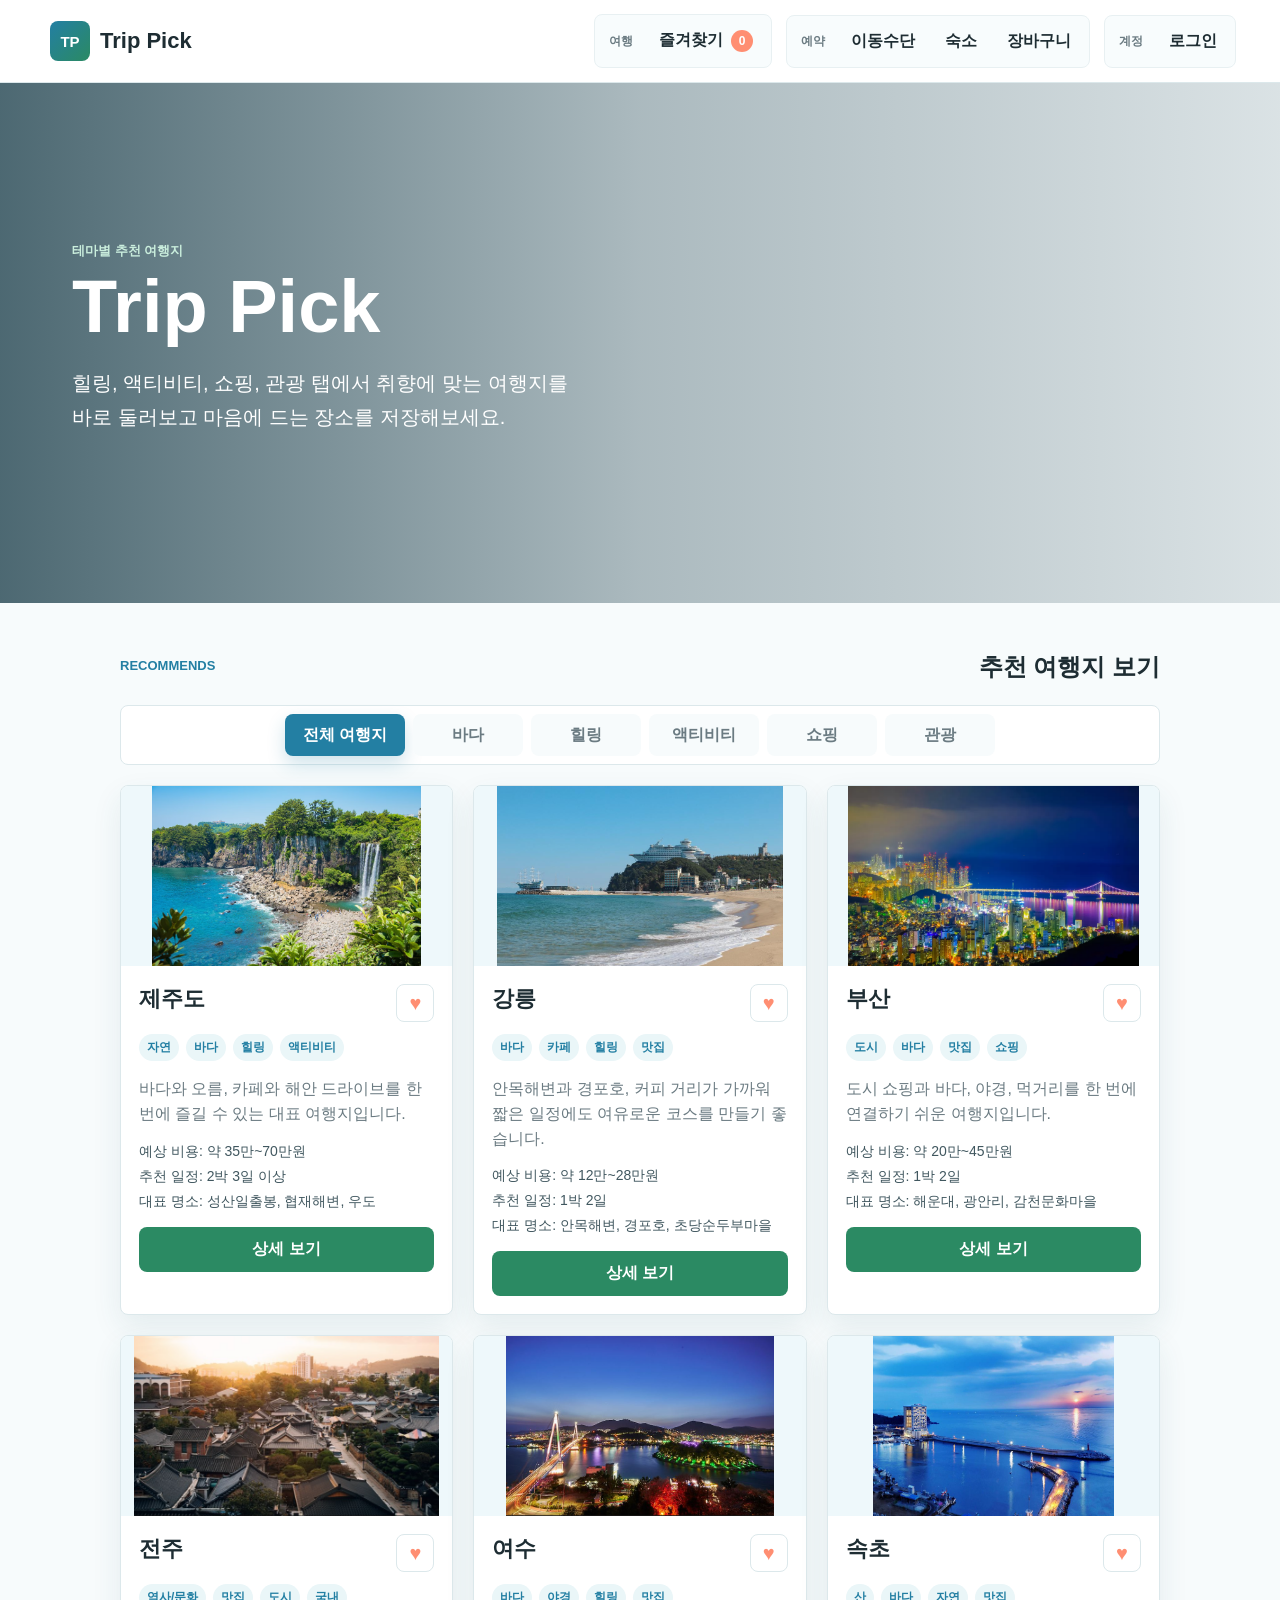
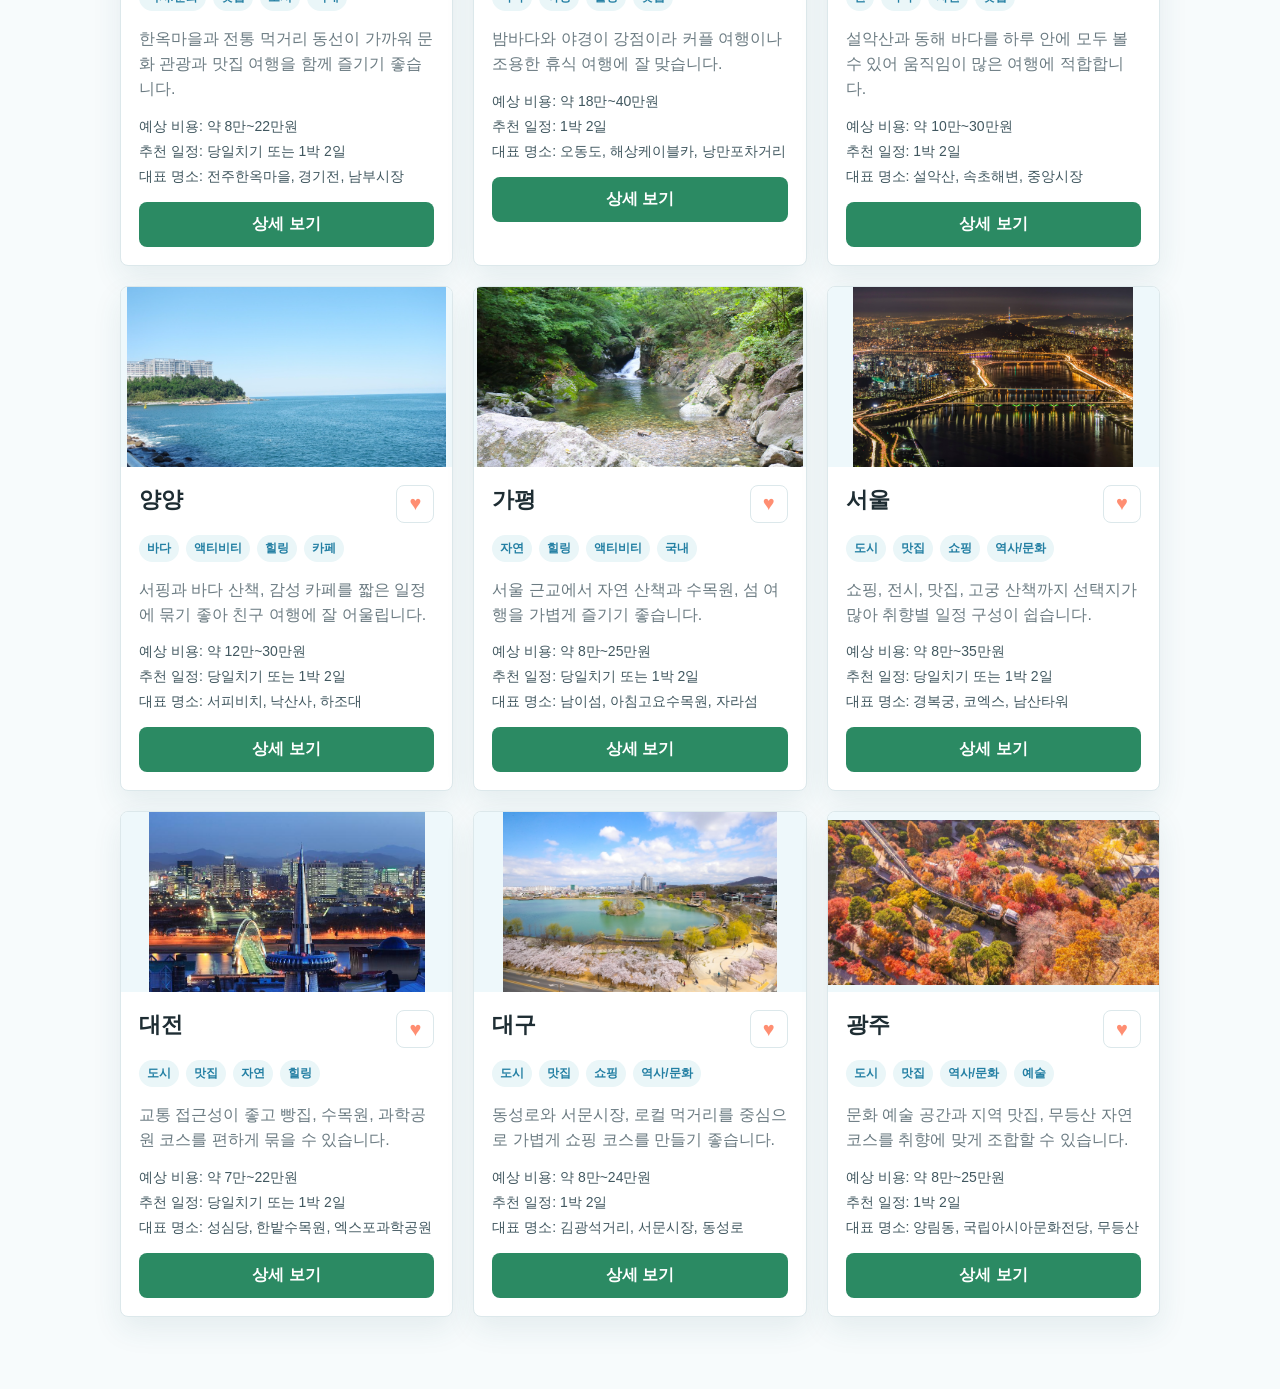
==== commit 18a08353: "수정" ====
--- a/index.html
+++ b/index.html
@@ -53,6 +53,7 @@
 
         <div class="category-tabs-wrap">
           <input class="category-radio" type="radio" name="homeCategory" id="tab-all" checked>
+          <input class="category-radio" type="radio" name="homeCategory" id="tab-sea">
           <input class="category-radio" type="radio" name="homeCategory" id="tab-healing">
           <input class="category-radio" type="radio" name="homeCategory" id="tab-activity">
           <input class="category-radio" type="radio" name="homeCategory" id="tab-shopping">
@@ -60,6 +61,7 @@
 
           <nav class="category-tabs" aria-label="여행지 카테고리">
             <label for="tab-all">전체 여행지</label>
+            <label for="tab-sea">바다</label>
             <label for="tab-healing">힐링</label>
             <label for="tab-activity">액티비티</label>
             <label for="tab-shopping">쇼핑</label>
@@ -186,6 +188,69 @@
                   <p class="reason">문화 예술 공간과 지역 맛집, 무등산 자연 코스를 취향에 맞게 조합할 수 있습니다.</p>
                   <div class="meta-list"><span>예상 비용: 약 8만~25만원</span><span>추천 일정: 1박 2일</span><span>대표 명소: 양림동, 국립아시아문화전당, 무등산</span></div>
                   <button class="detail-button" type="button" data-detail="gwangju">상세 보기</button>
+                </div>
+              </article>
+            </section>
+
+            <section class="tab-panel sea-panel">
+              <article class="travel-card">
+                <img src="photo/제주도1.png" alt="제주도 대표 이미지">
+                <div class="card-body">
+                  <div class="card-top"><h3>제주도</h3><button class="favorite-button" type="button" data-favorite="jeju" aria-label="제주도 즐겨찾기">♥</button></div>
+                  <div class="tags"><span class="tag">자연</span><span class="tag">바다</span><span class="tag">힐링</span><span class="tag">액티비티</span></div>
+                  <p class="reason">바다와 오름, 카페와 해안 드라이브를 한 번에 즐길 수 있는 대표 여행지입니다.</p>
+                  <div class="meta-list"><span>예상 비용: 약 35만~70만원</span><span>추천 일정: 2박 3일 이상</span><span>대표 명소: 성산일출봉, 협재해변, 우도</span></div>
+                  <button class="detail-button" type="button" data-detail="jeju">상세 보기</button>
+                </div>
+              </article>
+              <article class="travel-card">
+                <img src="photo/강릉1.png" alt="강릉 대표 이미지">
+                <div class="card-body">
+                  <div class="card-top"><h3>강릉</h3><button class="favorite-button" type="button" data-favorite="gangneung" aria-label="강릉 즐겨찾기">♥</button></div>
+                  <div class="tags"><span class="tag">바다</span><span class="tag">카페</span><span class="tag">힐링</span><span class="tag">맛집</span></div>
+                  <p class="reason">안목해변과 경포호, 커피 거리가 가까워 짧은 일정에도 여유로운 코스를 만들기 좋습니다.</p>
+                  <div class="meta-list"><span>예상 비용: 약 12만~28만원</span><span>추천 일정: 1박 2일</span><span>대표 명소: 안목해변, 경포호, 초당순두부마을</span></div>
+                  <button class="detail-button" type="button" data-detail="gangneung">상세 보기</button>
+                </div>
+              </article>
+              <article class="travel-card">
+                <img src="photo/부산1.png" alt="부산 대표 이미지">
+                <div class="card-body">
+                  <div class="card-top"><h3>부산</h3><button class="favorite-button" type="button" data-favorite="busan" aria-label="부산 즐겨찾기">♥</button></div>
+                  <div class="tags"><span class="tag">도시</span><span class="tag">바다</span><span class="tag">맛집</span><span class="tag">쇼핑</span></div>
+                  <p class="reason">도시 쇼핑과 바다, 야경, 먹거리를 한 번에 연결하기 쉬운 여행지입니다.</p>
+                  <div class="meta-list"><span>예상 비용: 약 20만~45만원</span><span>추천 일정: 1박 2일</span><span>대표 명소: 해운대, 광안리, 감천문화마을</span></div>
+                  <button class="detail-button" type="button" data-detail="busan">상세 보기</button>
+                </div>
+              </article>
+              <article class="travel-card">
+                <img src="photo/여수1.png" alt="여수 대표 이미지">
+                <div class="card-body">
+                  <div class="card-top"><h3>여수</h3><button class="favorite-button" type="button" data-favorite="yeosu" aria-label="여수 즐겨찾기">♥</button></div>
+                  <div class="tags"><span class="tag">바다</span><span class="tag">야경</span><span class="tag">힐링</span><span class="tag">맛집</span></div>
+                  <p class="reason">밤바다와 야경이 강점이라 커플 여행이나 조용한 휴식 여행에 잘 맞습니다.</p>
+                  <div class="meta-list"><span>예상 비용: 약 18만~40만원</span><span>추천 일정: 1박 2일</span><span>대표 명소: 오동도, 해상케이블카, 낭만포차거리</span></div>
+                  <button class="detail-button" type="button" data-detail="yeosu">상세 보기</button>
+                </div>
+              </article>
+              <article class="travel-card">
+                <img src="photo/속초1.png" alt="속초 대표 이미지">
+                <div class="card-body">
+                  <div class="card-top"><h3>속초</h3><button class="favorite-button" type="button" data-favorite="sokcho" aria-label="속초 즐겨찾기">♥</button></div>
+                  <div class="tags"><span class="tag">산</span><span class="tag">바다</span><span class="tag">자연</span><span class="tag">맛집</span></div>
+                  <p class="reason">설악산과 동해 바다를 하루 안에 모두 볼 수 있어 움직임이 많은 여행에 적합합니다.</p>
+                  <div class="meta-list"><span>예상 비용: 약 10만~30만원</span><span>추천 일정: 1박 2일</span><span>대표 명소: 설악산, 속초해변, 중앙시장</span></div>
+                  <button class="detail-button" type="button" data-detail="sokcho">상세 보기</button>
+                </div>
+              </article>
+              <article class="travel-card">
+                <img src="photo/양양1.png" alt="양양 대표 이미지">
+                <div class="card-body">
+                  <div class="card-top"><h3>양양</h3><button class="favorite-button" type="button" data-favorite="yangyang" aria-label="양양 즐겨찾기">♥</button></div>
+                  <div class="tags"><span class="tag">바다</span><span class="tag">액티비티</span><span class="tag">힐링</span><span class="tag">카페</span></div>
+                  <p class="reason">서핑과 바다 산책, 감성 카페를 짧은 일정에 묶기 좋아 친구 여행에 잘 어울립니다.</p>
+                  <div class="meta-list"><span>예상 비용: 약 12만~30만원</span><span>추천 일정: 당일치기 또는 1박 2일</span><span>대표 명소: 서피비치, 낙산사, 하조대</span></div>
+                  <button class="detail-button" type="button" data-detail="yangyang">상세 보기</button>
                 </div>
               </article>
             </section>
@@ -421,7 +486,7 @@
           <div class="input-list">
             <label>
               이름
-              <input type="text" placeholder="홍길동" required>
+              <input id="signupName" type="text" placeholder="홍길동" required>
             </label>
             <label>
               아이디
@@ -433,11 +498,7 @@
             </label>
             <label>
               비밀번호
-              <input type="password" placeholder="8자 이상 입력" required>
-            </label>
-            <label>
-              비밀번호 확인
-              <input type="password" placeholder="비밀번호를 한 번 더 입력" required>
+              <input id="signupPassword" type="password" placeholder="8자 이상 입력" required>
             </label>
           </div>
 
@@ -465,25 +526,39 @@
             <select id="transportType">
               <option value="train">기차</option>
               <option value="flight">비행기</option>
-              <option value="car">자동차</option>
+              <option value="car">렌트카</option>
             </select>
           </label>
           <label>
             출발지
             <select id="departureStation">
               <option>서울역</option>
-              <option>용산역</option>
-              <option>수서역</option>
+              <option>강릉역</option>
+              <option>부산역</option>
+              <option>전주역</option>
+              <option>여수엑스포역</option>
+              <option>속초역</option>
+              <option>양양역</option>
+              <option>가평역</option>
               <option>대전역</option>
+              <option>동대구역</option>
+              <option>광주송정역</option>
             </select>
           </label>
           <label>
             도착지
             <select id="arrivalStation">
+              <option>서울역</option>
               <option>강릉역</option>
               <option>부산역</option>
               <option>전주역</option>
               <option>여수엑스포역</option>
+              <option>속초역</option>
+              <option>양양역</option>
+              <option>가평역</option>
+              <option>대전역</option>
+              <option>동대구역</option>
+              <option>광주송정역</option>
             </select>
           </label>
           <label>
@@ -522,7 +597,15 @@
             <option value="강릉">강릉</option>
             <option value="부산">부산</option>
             <option value="제주도">제주도</option>
+            <option value="전주">전주</option>
             <option value="여수">여수</option>
+            <option value="속초">속초</option>
+            <option value="양양">양양</option>
+            <option value="가평">가평</option>
+            <option value="서울">서울</option>
+            <option value="대전">대전</option>
+            <option value="대구">대구</option>
+            <option value="광주">광주</option>
           </select>
         </label>
         <label>
@@ -530,12 +613,12 @@
           <input id="checkinDate" type="date">
         </label>
         <label>
+          체크아웃
+          <input id="checkoutDate" type="date">
+        </label>
+        <label>
           숙박
-          <select id="nightCount">
-            <option value="1">1박</option>
-            <option value="2">2박</option>
-            <option value="3">3박</option>
-          </select>
+          <input id="nightCount" type="text" value="1박" readonly>
         </label>
         <label>
           정렬
@@ -568,7 +651,31 @@
             <strong id="totalPrice">0원</strong>
           </div>
         </aside>
-
+      </div>
+
+      <div class="cart-actions">
+        <button class="primary-button checkout-button" type="button" data-view="checkout">결제하기</button>
+      </div>
+    </section>
+
+    <section id="checkoutView" class="view service-view">
+      <div class="page-head">
+        <div>
+          <p class="eyebrow">Payment</p>
+          <h1>결제</h1>
+        </div>
+        <button class="secondary-button" type="button" data-view="payment">장바구니로</button>
+      </div>
+
+      <div class="payment-layout">
+        <aside class="payment-summary">
+          <h2>결제 요약</h2>
+          <div id="checkoutSummary"></div>
+          <div class="total-row checkout-total-row">
+            <span>결제 금액</span>
+            <strong id="checkoutTotalPrice">0원</strong>
+          </div>
+        </aside>
         <form id="paymentForm" class="form-panel">
           <h2>주문자 정보</h2>
           <label>
--- a/css/base.css
+++ b/css/base.css
@@ -147,3 +147,25 @@
   display: block;
 }
 
+.travel-card,
+.option-card,
+.hotel-card,
+.detail-hotel-card,
+.detail-attraction-card,
+.info-box,
+.summary-item {
+  transition: transform 0.18s ease, box-shadow 0.18s ease, border-color 0.18s ease;
+  transform-origin: center;
+}
+
+.travel-card:hover,
+.option-card:hover,
+.hotel-card:hover,
+.detail-hotel-card:hover,
+.detail-attraction-card:hover,
+.info-box:hover,
+.summary-item:hover {
+  transform: scale(1.02);
+  box-shadow: 0 16px 34px rgba(25, 74, 88, 0.16);
+}
+
--- a/css/home.css
+++ b/css/home.css
@@ -95,6 +95,7 @@
 }
 
 #tab-all:checked ~ .category-tabs label[for="tab-all"],
+#tab-sea:checked ~ .category-tabs label[for="tab-sea"],
 #tab-healing:checked ~ .category-tabs label[for="tab-healing"],
 #tab-activity:checked ~ .category-tabs label[for="tab-activity"],
 #tab-shopping:checked ~ .category-tabs label[for="tab-shopping"],
@@ -105,6 +106,7 @@
 }
 
 #tab-all:checked ~ .tab-panels .all-panel,
+#tab-sea:checked ~ .tab-panels .sea-panel,
 #tab-healing:checked ~ .tab-panels .healing-panel,
 #tab-activity:checked ~ .tab-panels .activity-panel,
 #tab-shopping:checked ~ .tab-panels .shopping-panel,
--- a/css/destinations.css
+++ b/css/destinations.css
@@ -169,11 +169,21 @@
   background: var(--leaf);
 }
 
+.detail-button:hover {
+  outline: 3px solid var(--coral);
+  outline-offset: 2px;
+}
+
 .delete-button {
   margin-top: 10px;
   color: #9f3529;
   border: 1px solid #ffd3cb;
   background: #fff5f2;
+}
+
+.delete-button:hover {
+  outline: 3px solid #e85f4c;
+  outline-offset: 2px;
 }
 
 .page-head {
--- a/css/services.css
+++ b/css/services.css
@@ -4,6 +4,21 @@
   grid-template-columns: 1fr 1fr;
   gap: 22px;
   margin-top: 24px;
+}
+
+#paymentView .payment-layout {
+  grid-template-columns: 1fr;
+}
+
+.cart-actions {
+  display: flex;
+  justify-content: flex-end;
+  margin-top: 18px;
+}
+
+.checkout-button {
+  width: auto;
+  min-width: 180px;
 }
 
 .member-layout {
@@ -230,9 +245,49 @@
   font-weight: 800;
 }
 
+.select-button:hover {
+  outline: 3px solid var(--sun);
+  outline-offset: 2px;
+}
+
+.hotel-actions {
+  display: grid;
+  grid-template-columns: 1fr 1fr;
+  gap: 10px;
+}
+
+.location-button {
+  display: grid;
+  place-items: center;
+  width: 100%;
+  padding: 12px 14px;
+  color: var(--sky-dark);
+  border: 1px solid #b9dce6;
+  border-radius: 8px;
+  background: #eef8fb;
+  font-weight: 800;
+  text-align: center;
+  text-decoration: none;
+}
+
+.location-button:hover {
+  outline: 3px solid var(--mint);
+  outline-offset: 2px;
+}
+
 .stay-toolbar {
-  grid-template-columns: repeat(4, 1fr);
-  margin-top: 24px;
+  grid-template-columns: repeat(5, 1fr);
+  margin-top: 24px;
+}
+
+.stay-toolbar input[type="date"] {
+  cursor: pointer;
+}
+
+#nightCount {
+  color: var(--muted);
+  background: var(--soft);
+  cursor: default;
 }
 
 .hotel-grid {
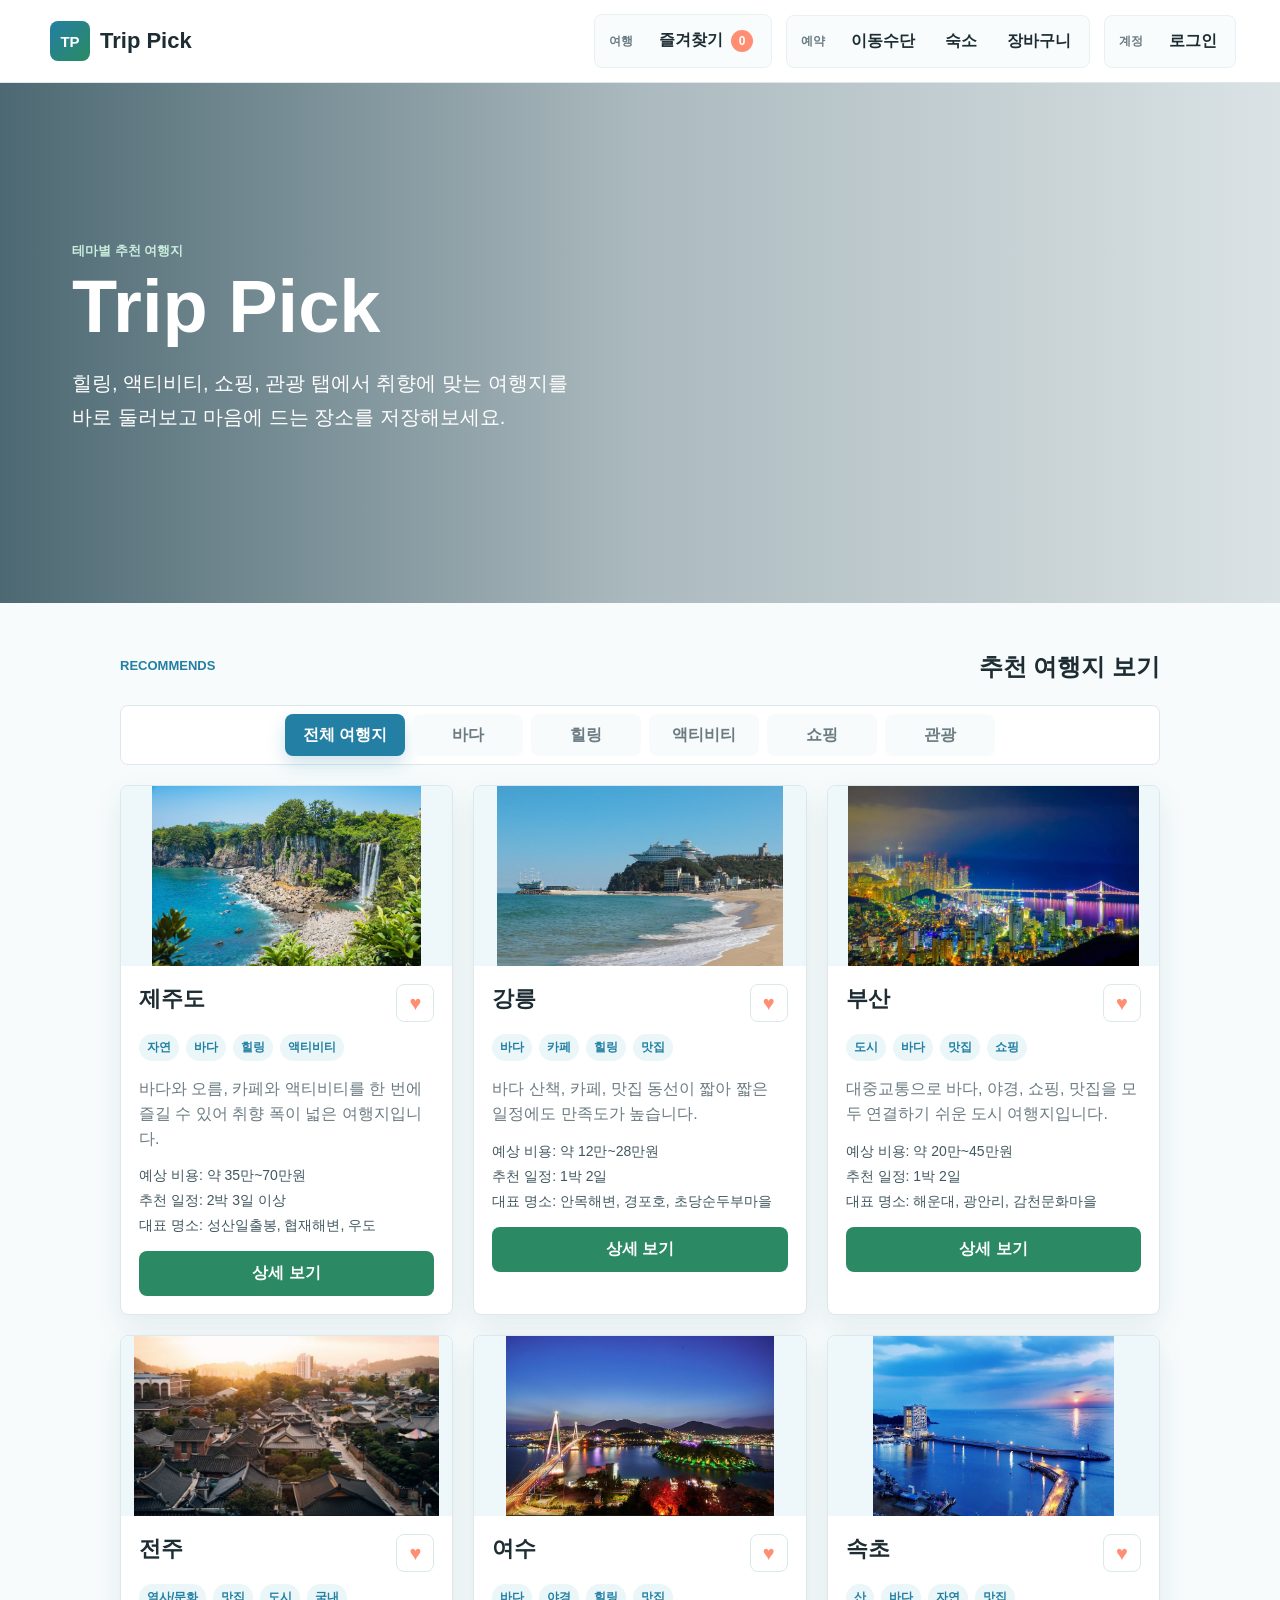
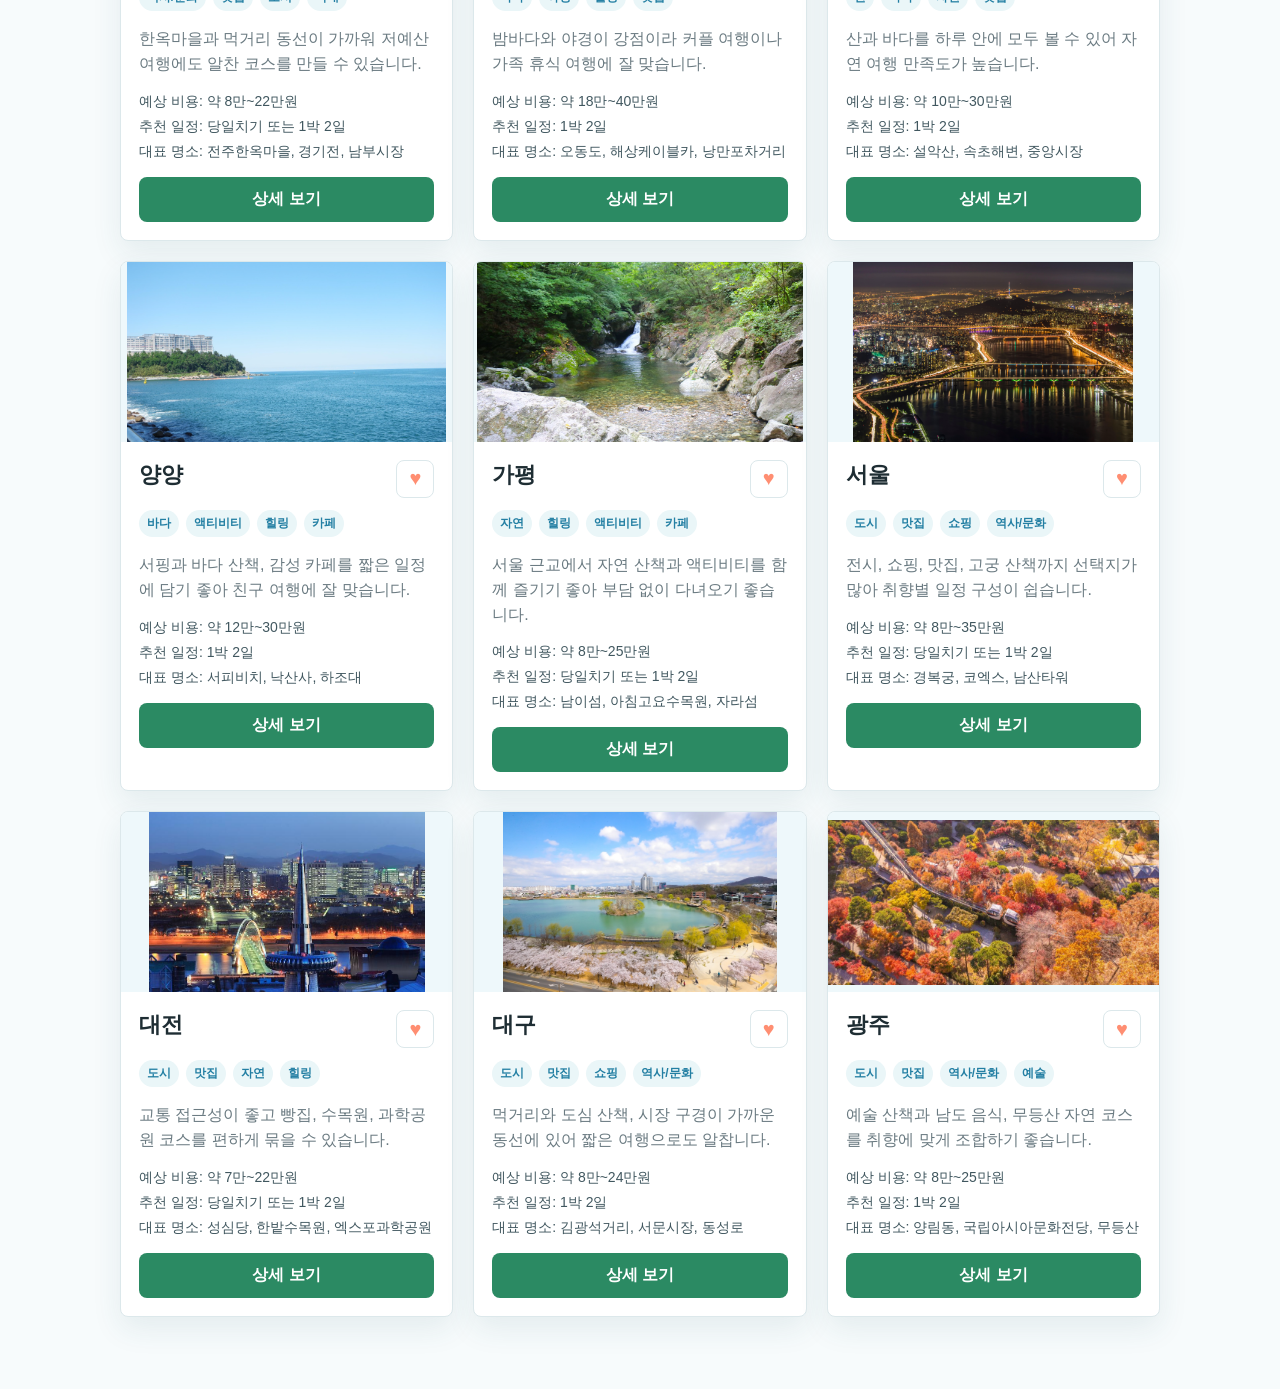
==== commit 7d8ad42f: "코드 정리" ====
--- a/index.html
+++ b/index.html
@@ -69,353 +69,12 @@
           </nav>
 
           <div class="tab-panels">
-            <section class="tab-panel all-panel">
-              <article class="travel-card">
-                <img src="photo/제주도1.png" alt="제주도 대표 이미지">
-                <div class="card-body">
-                  <div class="card-top"><h3>제주도</h3><button class="favorite-button" type="button" data-favorite="jeju" aria-label="제주도 즐겨찾기">♥</button></div>
-                  <div class="tags"><span class="tag">자연</span><span class="tag">바다</span><span class="tag">힐링</span><span class="tag">액티비티</span></div>
-                  <p class="reason">바다와 오름, 카페와 해안 드라이브를 한 번에 즐길 수 있는 대표 여행지입니다.</p>
-                  <div class="meta-list"><span>예상 비용: 약 35만~70만원</span><span>추천 일정: 2박 3일 이상</span><span>대표 명소: 성산일출봉, 협재해변, 우도</span></div>
-                  <button class="detail-button" type="button" data-detail="jeju">상세 보기</button>
-                </div>
-              </article>
-              <article class="travel-card">
-                <img src="photo/강릉1.png" alt="강릉 대표 이미지">
-                <div class="card-body">
-                  <div class="card-top"><h3>강릉</h3><button class="favorite-button" type="button" data-favorite="gangneung" aria-label="강릉 즐겨찾기">♥</button></div>
-                  <div class="tags"><span class="tag">바다</span><span class="tag">카페</span><span class="tag">힐링</span><span class="tag">맛집</span></div>
-                  <p class="reason">안목해변과 경포호, 커피 거리가 가까워 짧은 일정에도 여유로운 코스를 만들기 좋습니다.</p>
-                  <div class="meta-list"><span>예상 비용: 약 12만~28만원</span><span>추천 일정: 1박 2일</span><span>대표 명소: 안목해변, 경포호, 초당순두부마을</span></div>
-                  <button class="detail-button" type="button" data-detail="gangneung">상세 보기</button>
-                </div>
-              </article>
-              <article class="travel-card">
-                <img src="photo/부산1.png" alt="부산 대표 이미지">
-                <div class="card-body">
-                  <div class="card-top"><h3>부산</h3><button class="favorite-button" type="button" data-favorite="busan" aria-label="부산 즐겨찾기">♥</button></div>
-                  <div class="tags"><span class="tag">도시</span><span class="tag">바다</span><span class="tag">맛집</span><span class="tag">쇼핑</span></div>
-                  <p class="reason">도시 쇼핑과 바다, 야경, 먹거리를 한 번에 연결하기 쉬운 여행지입니다.</p>
-                  <div class="meta-list"><span>예상 비용: 약 20만~45만원</span><span>추천 일정: 1박 2일</span><span>대표 명소: 해운대, 광안리, 감천문화마을</span></div>
-                  <button class="detail-button" type="button" data-detail="busan">상세 보기</button>
-                </div>
-              </article>
-              <article class="travel-card">
-                <img src="photo/전주1.png" alt="전주 대표 이미지">
-                <div class="card-body">
-                  <div class="card-top"><h3>전주</h3><button class="favorite-button" type="button" data-favorite="jeonju" aria-label="전주 즐겨찾기">♥</button></div>
-                  <div class="tags"><span class="tag">역사/문화</span><span class="tag">맛집</span><span class="tag">도시</span><span class="tag">국내</span></div>
-                  <p class="reason">한옥마을과 전통 먹거리 동선이 가까워 문화 관광과 맛집 여행을 함께 즐기기 좋습니다.</p>
-                  <div class="meta-list"><span>예상 비용: 약 8만~22만원</span><span>추천 일정: 당일치기 또는 1박 2일</span><span>대표 명소: 전주한옥마을, 경기전, 남부시장</span></div>
-                  <button class="detail-button" type="button" data-detail="jeonju">상세 보기</button>
-                </div>
-              </article>
-              <article class="travel-card">
-                <img src="photo/여수1.png" alt="여수 대표 이미지">
-                <div class="card-body">
-                  <div class="card-top"><h3>여수</h3><button class="favorite-button" type="button" data-favorite="yeosu" aria-label="여수 즐겨찾기">♥</button></div>
-                  <div class="tags"><span class="tag">바다</span><span class="tag">야경</span><span class="tag">힐링</span><span class="tag">맛집</span></div>
-                  <p class="reason">밤바다와 야경이 강점이라 커플 여행이나 조용한 휴식 여행에 잘 맞습니다.</p>
-                  <div class="meta-list"><span>예상 비용: 약 18만~40만원</span><span>추천 일정: 1박 2일</span><span>대표 명소: 오동도, 해상케이블카, 낭만포차거리</span></div>
-                  <button class="detail-button" type="button" data-detail="yeosu">상세 보기</button>
-                </div>
-              </article>
-              <article class="travel-card">
-                <img src="photo/속초1.png" alt="속초 대표 이미지">
-                <div class="card-body">
-                  <div class="card-top"><h3>속초</h3><button class="favorite-button" type="button" data-favorite="sokcho" aria-label="속초 즐겨찾기">♥</button></div>
-                  <div class="tags"><span class="tag">산</span><span class="tag">바다</span><span class="tag">자연</span><span class="tag">맛집</span></div>
-                  <p class="reason">설악산과 동해 바다를 하루 안에 모두 볼 수 있어 움직임이 많은 여행에 적합합니다.</p>
-                  <div class="meta-list"><span>예상 비용: 약 10만~30만원</span><span>추천 일정: 1박 2일</span><span>대표 명소: 설악산, 속초해변, 중앙시장</span></div>
-                  <button class="detail-button" type="button" data-detail="sokcho">상세 보기</button>
-                </div>
-              </article>
-              <article class="travel-card">
-                <img src="photo/양양1.png" alt="양양 대표 이미지">
-                <div class="card-body">
-                  <div class="card-top"><h3>양양</h3><button class="favorite-button" type="button" data-favorite="yangyang" aria-label="양양 즐겨찾기">♥</button></div>
-                  <div class="tags"><span class="tag">바다</span><span class="tag">액티비티</span><span class="tag">힐링</span><span class="tag">카페</span></div>
-                  <p class="reason">서핑과 바다 산책, 감성 카페를 짧은 일정에 묶기 좋아 친구 여행에 잘 어울립니다.</p>
-                  <div class="meta-list"><span>예상 비용: 약 12만~30만원</span><span>추천 일정: 당일치기 또는 1박 2일</span><span>대표 명소: 서피비치, 낙산사, 하조대</span></div>
-                  <button class="detail-button" type="button" data-detail="yangyang">상세 보기</button>
-                </div>
-              </article>
-              <article class="travel-card">
-                <img src="photo/가평1.png" alt="가평 대표 이미지">
-                <div class="card-body">
-                  <div class="card-top"><h3>가평</h3><button class="favorite-button" type="button" data-favorite="gapyeong" aria-label="가평 즐겨찾기">♥</button></div>
-                  <div class="tags"><span class="tag">자연</span><span class="tag">힐링</span><span class="tag">액티비티</span><span class="tag">국내</span></div>
-                  <p class="reason">서울 근교에서 자연 산책과 수목원, 섬 여행을 가볍게 즐기기 좋습니다.</p>
-                  <div class="meta-list"><span>예상 비용: 약 8만~25만원</span><span>추천 일정: 당일치기 또는 1박 2일</span><span>대표 명소: 남이섬, 아침고요수목원, 자라섬</span></div>
-                  <button class="detail-button" type="button" data-detail="gapyeong">상세 보기</button>
-                </div>
-              </article>
-              <article class="travel-card">
-                <img src="photo/서울1.png" alt="서울 대표 이미지">
-                <div class="card-body">
-                  <div class="card-top"><h3>서울</h3><button class="favorite-button" type="button" data-favorite="seoul" aria-label="서울 즐겨찾기">♥</button></div>
-                  <div class="tags"><span class="tag">도시</span><span class="tag">맛집</span><span class="tag">쇼핑</span><span class="tag">역사/문화</span></div>
-                  <p class="reason">쇼핑, 전시, 맛집, 고궁 산책까지 선택지가 많아 취향별 일정 구성이 쉽습니다.</p>
-                  <div class="meta-list"><span>예상 비용: 약 8만~35만원</span><span>추천 일정: 당일치기 또는 1박 2일</span><span>대표 명소: 경복궁, 코엑스, 남산타워</span></div>
-                  <button class="detail-button" type="button" data-detail="seoul">상세 보기</button>
-                </div>
-              </article>
-              <article class="travel-card">
-                <img src="photo/대전1.png" alt="대전 대표 이미지">
-                <div class="card-body">
-                  <div class="card-top"><h3>대전</h3><button class="favorite-button" type="button" data-favorite="daejeon" aria-label="대전 즐겨찾기">♥</button></div>
-                  <div class="tags"><span class="tag">도시</span><span class="tag">맛집</span><span class="tag">자연</span><span class="tag">힐링</span></div>
-                  <p class="reason">교통 접근성이 좋고 빵집, 수목원, 과학공원 코스를 편하게 묶을 수 있습니다.</p>
-                  <div class="meta-list"><span>예상 비용: 약 7만~22만원</span><span>추천 일정: 당일치기 또는 1박 2일</span><span>대표 명소: 성심당, 한밭수목원, 엑스포과학공원</span></div>
-                  <button class="detail-button" type="button" data-detail="daejeon">상세 보기</button>
-                </div>
-              </article>
-              <article class="travel-card">
-                <img src="photo/대구1.png" alt="대구 대표 이미지">
-                <div class="card-body">
-                  <div class="card-top"><h3>대구</h3><button class="favorite-button" type="button" data-favorite="daegu" aria-label="대구 즐겨찾기">♥</button></div>
-                  <div class="tags"><span class="tag">도시</span><span class="tag">맛집</span><span class="tag">쇼핑</span><span class="tag">역사/문화</span></div>
-                  <p class="reason">동성로와 서문시장, 로컬 먹거리를 중심으로 가볍게 쇼핑 코스를 만들기 좋습니다.</p>
-                  <div class="meta-list"><span>예상 비용: 약 8만~24만원</span><span>추천 일정: 1박 2일</span><span>대표 명소: 김광석거리, 서문시장, 동성로</span></div>
-                  <button class="detail-button" type="button" data-detail="daegu">상세 보기</button>
-                </div>
-              </article>
-              <article class="travel-card">
-                <img src="photo/광주1.png" alt="광주 대표 이미지">
-                <div class="card-body">
-                  <div class="card-top"><h3>광주</h3><button class="favorite-button" type="button" data-favorite="gwangju" aria-label="광주 즐겨찾기">♥</button></div>
-                  <div class="tags"><span class="tag">도시</span><span class="tag">맛집</span><span class="tag">역사/문화</span><span class="tag">예술</span></div>
-                  <p class="reason">문화 예술 공간과 지역 맛집, 무등산 자연 코스를 취향에 맞게 조합할 수 있습니다.</p>
-                  <div class="meta-list"><span>예상 비용: 약 8만~25만원</span><span>추천 일정: 1박 2일</span><span>대표 명소: 양림동, 국립아시아문화전당, 무등산</span></div>
-                  <button class="detail-button" type="button" data-detail="gwangju">상세 보기</button>
-                </div>
-              </article>
-            </section>
-
-            <section class="tab-panel sea-panel">
-              <article class="travel-card">
-                <img src="photo/제주도1.png" alt="제주도 대표 이미지">
-                <div class="card-body">
-                  <div class="card-top"><h3>제주도</h3><button class="favorite-button" type="button" data-favorite="jeju" aria-label="제주도 즐겨찾기">♥</button></div>
-                  <div class="tags"><span class="tag">자연</span><span class="tag">바다</span><span class="tag">힐링</span><span class="tag">액티비티</span></div>
-                  <p class="reason">바다와 오름, 카페와 해안 드라이브를 한 번에 즐길 수 있는 대표 여행지입니다.</p>
-                  <div class="meta-list"><span>예상 비용: 약 35만~70만원</span><span>추천 일정: 2박 3일 이상</span><span>대표 명소: 성산일출봉, 협재해변, 우도</span></div>
-                  <button class="detail-button" type="button" data-detail="jeju">상세 보기</button>
-                </div>
-              </article>
-              <article class="travel-card">
-                <img src="photo/강릉1.png" alt="강릉 대표 이미지">
-                <div class="card-body">
-                  <div class="card-top"><h3>강릉</h3><button class="favorite-button" type="button" data-favorite="gangneung" aria-label="강릉 즐겨찾기">♥</button></div>
-                  <div class="tags"><span class="tag">바다</span><span class="tag">카페</span><span class="tag">힐링</span><span class="tag">맛집</span></div>
-                  <p class="reason">안목해변과 경포호, 커피 거리가 가까워 짧은 일정에도 여유로운 코스를 만들기 좋습니다.</p>
-                  <div class="meta-list"><span>예상 비용: 약 12만~28만원</span><span>추천 일정: 1박 2일</span><span>대표 명소: 안목해변, 경포호, 초당순두부마을</span></div>
-                  <button class="detail-button" type="button" data-detail="gangneung">상세 보기</button>
-                </div>
-              </article>
-              <article class="travel-card">
-                <img src="photo/부산1.png" alt="부산 대표 이미지">
-                <div class="card-body">
-                  <div class="card-top"><h3>부산</h3><button class="favorite-button" type="button" data-favorite="busan" aria-label="부산 즐겨찾기">♥</button></div>
-                  <div class="tags"><span class="tag">도시</span><span class="tag">바다</span><span class="tag">맛집</span><span class="tag">쇼핑</span></div>
-                  <p class="reason">도시 쇼핑과 바다, 야경, 먹거리를 한 번에 연결하기 쉬운 여행지입니다.</p>
-                  <div class="meta-list"><span>예상 비용: 약 20만~45만원</span><span>추천 일정: 1박 2일</span><span>대표 명소: 해운대, 광안리, 감천문화마을</span></div>
-                  <button class="detail-button" type="button" data-detail="busan">상세 보기</button>
-                </div>
-              </article>
-              <article class="travel-card">
-                <img src="photo/여수1.png" alt="여수 대표 이미지">
-                <div class="card-body">
-                  <div class="card-top"><h3>여수</h3><button class="favorite-button" type="button" data-favorite="yeosu" aria-label="여수 즐겨찾기">♥</button></div>
-                  <div class="tags"><span class="tag">바다</span><span class="tag">야경</span><span class="tag">힐링</span><span class="tag">맛집</span></div>
-                  <p class="reason">밤바다와 야경이 강점이라 커플 여행이나 조용한 휴식 여행에 잘 맞습니다.</p>
-                  <div class="meta-list"><span>예상 비용: 약 18만~40만원</span><span>추천 일정: 1박 2일</span><span>대표 명소: 오동도, 해상케이블카, 낭만포차거리</span></div>
-                  <button class="detail-button" type="button" data-detail="yeosu">상세 보기</button>
-                </div>
-              </article>
-              <article class="travel-card">
-                <img src="photo/속초1.png" alt="속초 대표 이미지">
-                <div class="card-body">
-                  <div class="card-top"><h3>속초</h3><button class="favorite-button" type="button" data-favorite="sokcho" aria-label="속초 즐겨찾기">♥</button></div>
-                  <div class="tags"><span class="tag">산</span><span class="tag">바다</span><span class="tag">자연</span><span class="tag">맛집</span></div>
-                  <p class="reason">설악산과 동해 바다를 하루 안에 모두 볼 수 있어 움직임이 많은 여행에 적합합니다.</p>
-                  <div class="meta-list"><span>예상 비용: 약 10만~30만원</span><span>추천 일정: 1박 2일</span><span>대표 명소: 설악산, 속초해변, 중앙시장</span></div>
-                  <button class="detail-button" type="button" data-detail="sokcho">상세 보기</button>
-                </div>
-              </article>
-              <article class="travel-card">
-                <img src="photo/양양1.png" alt="양양 대표 이미지">
-                <div class="card-body">
-                  <div class="card-top"><h3>양양</h3><button class="favorite-button" type="button" data-favorite="yangyang" aria-label="양양 즐겨찾기">♥</button></div>
-                  <div class="tags"><span class="tag">바다</span><span class="tag">액티비티</span><span class="tag">힐링</span><span class="tag">카페</span></div>
-                  <p class="reason">서핑과 바다 산책, 감성 카페를 짧은 일정에 묶기 좋아 친구 여행에 잘 어울립니다.</p>
-                  <div class="meta-list"><span>예상 비용: 약 12만~30만원</span><span>추천 일정: 당일치기 또는 1박 2일</span><span>대표 명소: 서피비치, 낙산사, 하조대</span></div>
-                  <button class="detail-button" type="button" data-detail="yangyang">상세 보기</button>
-                </div>
-              </article>
-            </section>
-
-            <section class="tab-panel healing-panel">
-              <article class="travel-card">
-                <img src="photo/제주도1.png" alt="제주도 대표 이미지">
-                <div class="card-body">
-                  <div class="card-top"><h3>제주도</h3><button class="favorite-button" type="button" data-favorite="jeju" aria-label="제주도 즐겨찾기">♥</button></div>
-                  <div class="tags"><span class="tag">자연</span><span class="tag">바다</span><span class="tag">힐링</span><span class="tag">국내</span></div>
-                  <p class="reason">바다와 오름, 카페와 해안 드라이브를 한 번에 즐길 수 있는 대표 힐링 여행지입니다.</p>
-                  <div class="meta-list"><span>예상 비용: 약 35만~70만원</span><span>추천 일정: 2박 3일 이상</span><span>대표 명소: 성산일출봉, 협재해변, 우도</span></div>
-                  <button class="detail-button" type="button" data-detail="jeju">상세 보기</button>
-                </div>
-              </article>
-              <article class="travel-card">
-                <img src="photo/강릉1.png" alt="강릉 대표 이미지">
-                <div class="card-body">
-                  <div class="card-top"><h3>강릉</h3><button class="favorite-button" type="button" data-favorite="gangneung" aria-label="강릉 즐겨찾기">♥</button></div>
-                  <div class="tags"><span class="tag">바다</span><span class="tag">카페</span><span class="tag">힐링</span><span class="tag">국내</span></div>
-                  <p class="reason">안목해변과 경포호, 커피 거리가 가까워 짧은 일정에도 여유로운 코스를 만들기 좋습니다.</p>
-                  <div class="meta-list"><span>예상 비용: 약 12만~28만원</span><span>추천 일정: 1박 2일</span><span>대표 명소: 안목해변, 경포호, 초당순두부마을</span></div>
-                  <button class="detail-button" type="button" data-detail="gangneung">상세 보기</button>
-                </div>
-              </article>
-              <article class="travel-card">
-                <img src="photo/여수1.png" alt="여수 대표 이미지">
-                <div class="card-body">
-                  <div class="card-top"><h3>여수</h3><button class="favorite-button" type="button" data-favorite="yeosu" aria-label="여수 즐겨찾기">♥</button></div>
-                  <div class="tags"><span class="tag">바다</span><span class="tag">야경</span><span class="tag">힐링</span><span class="tag">맛집</span></div>
-                  <p class="reason">밤바다와 야경이 강점이라 커플 여행이나 조용한 휴식 여행에 잘 맞습니다.</p>
-                  <div class="meta-list"><span>예상 비용: 약 18만~40만원</span><span>추천 일정: 1박 2일</span><span>대표 명소: 오동도, 해상케이블카, 낭만포차거리</span></div>
-                  <button class="detail-button" type="button" data-detail="yeosu">상세 보기</button>
-                </div>
-              </article>
-              <article class="travel-card">
-                <img src="photo/가평1.png" alt="가평 대표 이미지">
-                <div class="card-body">
-                  <div class="card-top"><h3>가평</h3><button class="favorite-button" type="button" data-favorite="gapyeong" aria-label="가평 즐겨찾기">♥</button></div>
-                  <div class="tags"><span class="tag">자연</span><span class="tag">힐링</span><span class="tag">카페</span><span class="tag">국내</span></div>
-                  <p class="reason">서울 근교에서 자연 산책과 수목원, 섬 여행을 가볍게 즐기기 좋습니다.</p>
-                  <div class="meta-list"><span>예상 비용: 약 8만~25만원</span><span>추천 일정: 당일치기 또는 1박 2일</span><span>대표 명소: 남이섬, 아침고요수목원, 자라섬</span></div>
-                  <button class="detail-button" type="button" data-detail="gapyeong">상세 보기</button>
-                </div>
-              </article>
-            </section>
-
-            <section class="tab-panel activity-panel">
-              <article class="travel-card">
-                <img src="photo/양양1.png" alt="양양 대표 이미지">
-                <div class="card-body">
-                  <div class="card-top"><h3>양양</h3><button class="favorite-button" type="button" data-favorite="yangyang" aria-label="양양 즐겨찾기">♥</button></div>
-                  <div class="tags"><span class="tag">바다</span><span class="tag">액티비티</span><span class="tag">힐링</span><span class="tag">카페</span></div>
-                  <p class="reason">서핑과 바다 산책, 감성 카페를 짧은 일정에 묶기 좋아 친구 여행에 잘 어울립니다.</p>
-                  <div class="meta-list"><span>예상 비용: 약 12만~30만원</span><span>추천 일정: 당일치기 또는 1박 2일</span><span>대표 명소: 서피비치, 낙산사, 하조대</span></div>
-                  <button class="detail-button" type="button" data-detail="yangyang">상세 보기</button>
-                </div>
-              </article>
-              <article class="travel-card">
-                <img src="photo/제주도1.png" alt="제주도 대표 이미지">
-                <div class="card-body">
-                  <div class="card-top"><h3>제주도</h3><button class="favorite-button" type="button" data-favorite="jeju" aria-label="제주도 즐겨찾기">♥</button></div>
-                  <div class="tags"><span class="tag">자연</span><span class="tag">바다</span><span class="tag">액티비티</span><span class="tag">국내</span></div>
-                  <p class="reason">해안 드라이브와 오름, 섬 코스를 함께 즐길 수 있어 활동적인 여행에도 좋습니다.</p>
-                  <div class="meta-list"><span>예상 비용: 약 35만~70만원</span><span>추천 일정: 2박 3일 이상</span><span>대표 명소: 성산일출봉, 협재해변, 우도</span></div>
-                  <button class="detail-button" type="button" data-detail="jeju">상세 보기</button>
-                </div>
-              </article>
-              <article class="travel-card">
-                <img src="photo/속초1.png" alt="속초 대표 이미지">
-                <div class="card-body">
-                  <div class="card-top"><h3>속초</h3><button class="favorite-button" type="button" data-favorite="sokcho" aria-label="속초 즐겨찾기">♥</button></div>
-                  <div class="tags"><span class="tag">산</span><span class="tag">바다</span><span class="tag">자연</span><span class="tag">맛집</span></div>
-                  <p class="reason">설악산과 동해 바다를 하루 안에 모두 볼 수 있어 움직임이 많은 여행에 적합합니다.</p>
-                  <div class="meta-list"><span>예상 비용: 약 10만~30만원</span><span>추천 일정: 1박 2일</span><span>대표 명소: 설악산, 속초해변, 중앙시장</span></div>
-                  <button class="detail-button" type="button" data-detail="sokcho">상세 보기</button>
-                </div>
-              </article>
-              <article class="travel-card">
-                <img src="photo/가평1.png" alt="가평 대표 이미지">
-                <div class="card-body">
-                  <div class="card-top"><h3>가평</h3><button class="favorite-button" type="button" data-favorite="gapyeong" aria-label="가평 즐겨찾기">♥</button></div>
-                  <div class="tags"><span class="tag">자연</span><span class="tag">힐링</span><span class="tag">액티비티</span><span class="tag">국내</span></div>
-                  <p class="reason">수상 레저와 산책 코스를 함께 넣기 좋아 근교 액티비티 코스로 인기가 많습니다.</p>
-                  <div class="meta-list"><span>예상 비용: 약 8만~25만원</span><span>추천 일정: 당일치기 또는 1박 2일</span><span>대표 명소: 남이섬, 아침고요수목원, 자라섬</span></div>
-                  <button class="detail-button" type="button" data-detail="gapyeong">상세 보기</button>
-                </div>
-              </article>
-            </section>
-
-            <section class="tab-panel shopping-panel">
-              <article class="travel-card">
-                <img src="photo/서울1.png" alt="서울 대표 이미지">
-                <div class="card-body">
-                  <div class="card-top"><h3>서울</h3><button class="favorite-button" type="button" data-favorite="seoul" aria-label="서울 즐겨찾기">♥</button></div>
-                  <div class="tags"><span class="tag">도시</span><span class="tag">맛집</span><span class="tag">쇼핑</span><span class="tag">역사/문화</span></div>
-                  <p class="reason">쇼핑, 전시, 맛집, 고궁 산책까지 선택지가 많아 취향별 일정 구성이 쉽습니다.</p>
-                  <div class="meta-list"><span>예상 비용: 약 8만~35만원</span><span>추천 일정: 당일치기 또는 1박 2일</span><span>대표 명소: 경복궁, 코엑스, 남산타워</span></div>
-                  <button class="detail-button" type="button" data-detail="seoul">상세 보기</button>
-                </div>
-              </article>
-              <article class="travel-card">
-                <img src="photo/부산1.png" alt="부산 대표 이미지">
-                <div class="card-body">
-                  <div class="card-top"><h3>부산</h3><button class="favorite-button" type="button" data-favorite="busan" aria-label="부산 즐겨찾기">♥</button></div>
-                  <div class="tags"><span class="tag">도시</span><span class="tag">바다</span><span class="tag">맛집</span><span class="tag">쇼핑</span></div>
-                  <p class="reason">도시 쇼핑과 바다, 야경, 먹거리를 한 번에 연결하기 쉬운 여행지입니다.</p>
-                  <div class="meta-list"><span>예상 비용: 약 20만~45만원</span><span>추천 일정: 1박 2일</span><span>대표 명소: 해운대, 광안리, 감천문화마을</span></div>
-                  <button class="detail-button" type="button" data-detail="busan">상세 보기</button>
-                </div>
-              </article>
-              <article class="travel-card">
-                <img src="photo/대구1.png" alt="대구 대표 이미지">
-                <div class="card-body">
-                  <div class="card-top"><h3>대구</h3><button class="favorite-button" type="button" data-favorite="daegu" aria-label="대구 즐겨찾기">♥</button></div>
-                  <div class="tags"><span class="tag">도시</span><span class="tag">맛집</span><span class="tag">쇼핑</span><span class="tag">역사/문화</span></div>
-                  <p class="reason">동성로와 서문시장, 로컬 먹거리를 중심으로 가볍게 쇼핑 코스를 만들기 좋습니다.</p>
-                  <div class="meta-list"><span>예상 비용: 약 8만~24만원</span><span>추천 일정: 1박 2일</span><span>대표 명소: 김광석거리, 서문시장, 동성로</span></div>
-                  <button class="detail-button" type="button" data-detail="daegu">상세 보기</button>
-                </div>
-              </article>
-            </section>
-
-            <section class="tab-panel tour-panel">
-              <article class="travel-card">
-                <img src="photo/전주1.png" alt="전주 대표 이미지">
-                <div class="card-body">
-                  <div class="card-top"><h3>전주</h3><button class="favorite-button" type="button" data-favorite="jeonju" aria-label="전주 즐겨찾기">♥</button></div>
-                  <div class="tags"><span class="tag">역사/문화</span><span class="tag">맛집</span><span class="tag">도시</span><span class="tag">국내</span></div>
-                  <p class="reason">한옥마을과 전통 먹거리 동선이 가까워 문화 관광과 맛집 여행을 함께 즐기기 좋습니다.</p>
-                  <div class="meta-list"><span>예상 비용: 약 8만~22만원</span><span>추천 일정: 당일치기 또는 1박 2일</span><span>대표 명소: 전주한옥마을, 경기전, 남부시장</span></div>
-                  <button class="detail-button" type="button" data-detail="jeonju">상세 보기</button>
-                </div>
-              </article>
-              <article class="travel-card">
-                <img src="photo/광주1.png" alt="광주 대표 이미지">
-                <div class="card-body">
-                  <div class="card-top"><h3>광주</h3><button class="favorite-button" type="button" data-favorite="gwangju" aria-label="광주 즐겨찾기">♥</button></div>
-                  <div class="tags"><span class="tag">도시</span><span class="tag">맛집</span><span class="tag">역사/문화</span><span class="tag">예술</span></div>
-                  <p class="reason">문화 예술 공간과 지역 맛집, 무등산 자연 코스를 취향에 맞게 조합할 수 있습니다.</p>
-                  <div class="meta-list"><span>예상 비용: 약 8만~25만원</span><span>추천 일정: 1박 2일</span><span>대표 명소: 양림동, 국립아시아문화전당, 무등산</span></div>
-                  <button class="detail-button" type="button" data-detail="gwangju">상세 보기</button>
-                </div>
-              </article>
-              <article class="travel-card">
-                <img src="photo/대전1.png" alt="대전 대표 이미지">
-                <div class="card-body">
-                  <div class="card-top"><h3>대전</h3><button class="favorite-button" type="button" data-favorite="daejeon" aria-label="대전 즐겨찾기">♥</button></div>
-                  <div class="tags"><span class="tag">도시</span><span class="tag">맛집</span><span class="tag">자연</span><span class="tag">힐링</span></div>
-                  <p class="reason">교통 접근성이 좋고 빵집, 수목원, 과학공원 코스를 편하게 묶을 수 있습니다.</p>
-                  <div class="meta-list"><span>예상 비용: 약 7만~22만원</span><span>추천 일정: 당일치기 또는 1박 2일</span><span>대표 명소: 성심당, 한밭수목원, 엑스포과학공원</span></div>
-                  <button class="detail-button" type="button" data-detail="daejeon">상세 보기</button>
-                </div>
-              </article>
-              <article class="travel-card">
-                <img src="photo/서울1.png" alt="서울 대표 이미지">
-                <div class="card-body">
-                  <div class="card-top"><h3>서울</h3><button class="favorite-button" type="button" data-favorite="seoul" aria-label="서울 즐겨찾기">♥</button></div>
-                  <div class="tags"><span class="tag">도시</span><span class="tag">쇼핑</span><span class="tag">역사/문화</span><span class="tag">국내</span></div>
-                  <p class="reason">궁궐과 전시, 전망 명소가 많아 짧은 관광 일정에도 볼거리가 풍부합니다.</p>
-                  <div class="meta-list"><span>예상 비용: 약 8만~35만원</span><span>추천 일정: 당일치기 또는 1박 2일</span><span>대표 명소: 경복궁, 코엑스, 남산타워</span></div>
-                  <button class="detail-button" type="button" data-detail="seoul">상세 보기</button>
-                </div>
-              </article>
-            </section>
+            <section class="tab-panel all-panel" data-category-panel="all"></section>
+            <section class="tab-panel sea-panel" data-category-panel="sea"></section>
+            <section class="tab-panel healing-panel" data-category-panel="healing"></section>
+            <section class="tab-panel activity-panel" data-category-panel="activity"></section>
+            <section class="tab-panel shopping-panel" data-category-panel="shopping"></section>
+            <section class="tab-panel tour-panel" data-category-panel="tour"></section>
           </div>
         </div>
       </section>
@@ -702,10 +361,11 @@
   </main>
   <script src="js/data.js"></script>
   <script src="js/app-state.js"></script>
-  <script src="js/recommendations.js"></script>
+  <script src="js/destination-cards.js"></script>
   <script src="js/booking.js"></script>
   <script src="js/detail.js"></script>
   <script src="js/events.js"></script>
   <script src="js/init.js"></script>
 </body>
 </html>
+
--- a/css/home.css
+++ b/css/home.css
@@ -114,16 +114,6 @@
   display: grid;
 }
 
-.picker {
-  align-self: center;
-  padding: 28px;
-  background: rgba(255, 255, 255, 0.96);
-  border: 1px solid rgba(255, 255, 255, 0.55);
-  border-radius: 8px;
-  box-shadow: var(--shadow);
-}
-
-.picker-head,
 .section-title,
 .page-head {
   display: flex;
@@ -132,45 +122,9 @@
   gap: 20px;
 }
 
-.picker h2,
 .section-title h2,
 .page-head h1 {
   margin: 0;
-}
-
-.option-group {
-  margin: 20px 0 0;
-  padding: 0;
-  border: 0;
-}
-
-.option-group legend {
-  margin-bottom: 10px;
-  color: var(--muted);
-  font-size: 14px;
-  font-weight: 800;
-}
-
-.choice-row {
-  display: flex;
-  flex-wrap: wrap;
-  gap: 8px;
-}
-
-.choice-row button {
-  min-height: 38px;
-  padding: 8px 13px;
-  border: 1px solid var(--line);
-  border-radius: 999px;
-  color: #38525b;
-  background: white;
-}
-
-.choice-row button.selected {
-  color: white;
-  border-color: var(--sky-dark);
-  background: var(--sky-dark);
-  box-shadow: 0 8px 18px rgba(35, 127, 163, 0.22);
 }
 
 .primary-button,
@@ -201,3 +155,4 @@
   font-weight: 800;
 }
 
+
--- a/css/destinations.css
+++ b/css/destinations.css
@@ -1,6 +1,4 @@
-﻿.popular-section,
-#resultsView,
-#detailView,
+﻿#detailView,
 #favoritesView,
 .service-view {
   width: 1040px;
@@ -8,7 +6,6 @@
   padding: 48px 0 72px;
 }
 
-.preview-grid,
 .card-grid {
   display: grid;
   grid-template-columns: repeat(3, 1fr);
@@ -190,25 +187,6 @@
   padding-top: 18px;
 }
 
-.summary-bar {
-  display: flex;
-  flex-wrap: wrap;
-  gap: 8px;
-  margin: 22px 0;
-  padding: 14px;
-  border: 1px solid var(--line);
-  border-radius: 8px;
-  background: white;
-}
-
-.summary-bar span {
-  padding: 8px 10px;
-  border-radius: 999px;
-  background: var(--soft);
-  color: var(--leaf);
-  font-weight: 800;
-}
-
 .toolbar {
   display: grid;
   grid-template-columns: 1.5fr repeat(3, 1fr);
@@ -255,3 +233,4 @@
   font-weight: 800;
 }
 
+
--- a/css/detail.css
+++ b/css/detail.css
@@ -146,215 +146,28 @@
   background: #f7fbfc;
 }
 
-.attraction-frame-wrap {
-  position: relative;
+.attraction-image,
+.attraction-image-slot {
+  width: 100%;
   height: 170px;
-  background: #edf6f8 var(--attraction-image, none) center/cover no-repeat;
-}
-
-.detail-attraction-card:has(.attraction-frame[title*="성산일출봉"]) .attraction-frame-wrap {
-  --attraction-image: url("../photo/성산일출봉.png");
-}
-
-.detail-attraction-card:has(.attraction-frame[title*="협재해변"]) .attraction-frame-wrap {
-  --attraction-image: url("../photo/협재해변.png");
-}
-
-.detail-attraction-card:has(.attraction-frame[title*="우도"]) .attraction-frame-wrap {
-  --attraction-image: url("../photo/우도.png");
-}
-
-.detail-attraction-card:has(.attraction-frame[title*="안목해변"]) .attraction-frame-wrap {
-  --attraction-image: url("../photo/안목해변.png");
-}
-
-.detail-attraction-card:has(.attraction-frame[title*="경포호"]) .attraction-frame-wrap {
-  --attraction-image: url("../photo/경포호.png");
-}
-
-.detail-attraction-card:has(.attraction-frame[title*="초당순두부마을"]) .attraction-frame-wrap {
-  --attraction-image: url("../photo/초당순두부마을.png");
-}
-
-.detail-attraction-card:has(.attraction-frame[title*="해운대"]) .attraction-frame-wrap {
-  --attraction-image: url("../photo/해운대.png");
-}
-
-.detail-attraction-card:has(.attraction-frame[title*="광안리"]) .attraction-frame-wrap {
-  --attraction-image: url("../photo/광안리.png");
-}
-
-.detail-attraction-card:has(.attraction-frame[title*="감천문화마을"]) .attraction-frame-wrap {
-  --attraction-image: url("../photo/감천문화마을.png");
-}
-
-.detail-attraction-card:has(.attraction-frame[title*="전주한옥마을"]) .attraction-frame-wrap {
-  --attraction-image: url("../photo/한옥마을.png");
-}
-
-.detail-attraction-card:has(.attraction-frame[title*="경기전"]) .attraction-frame-wrap {
-  --attraction-image: url("../photo/경기전.png");
-}
-
-.detail-attraction-card:has(.attraction-frame[title*="남부시장"]) .attraction-frame-wrap {
-  --attraction-image: url("../photo/남부시장.png");
-}
-
-.detail-attraction-card:has(.attraction-frame[title*="오동도"]) .attraction-frame-wrap {
-  --attraction-image: url("../photo/오동도.png");
-}
-
-.detail-attraction-card:has(.attraction-frame[title*="해상케이블카"]) .attraction-frame-wrap {
-  --attraction-image: url("../photo/해상케이블카.png");
-}
-
-.detail-attraction-card:has(.attraction-frame[title*="낭만포차거리"]) .attraction-frame-wrap {
-  --attraction-image: url("../photo/낭만포차거리.png");
-}
-
-.detail-attraction-card:has(.attraction-frame[title*="설악산"]) .attraction-frame-wrap {
-  --attraction-image: url("../photo/설악산.png");
-}
-
-.detail-attraction-card:has(.attraction-frame[title*="속초해변"]) .attraction-frame-wrap {
-  --attraction-image: url("../photo/속초해변.png");
-}
-
-.detail-attraction-card:has(.attraction-frame[title*="중앙시장"]) .attraction-frame-wrap {
-  --attraction-image: url("../photo/중앙시장.png");
-}
-
-.detail-attraction-card:has(.attraction-frame[title*="서피비치"]) .attraction-frame-wrap {
-  --attraction-image: url("../photo/서퍼비치.png");
-}
-
-.detail-attraction-card:has(.attraction-frame[title*="낙산사"]) .attraction-frame-wrap {
-  --attraction-image: url("../photo/낙산사.png");
-}
-
-.detail-attraction-card:has(.attraction-frame[title*="하조대"]) .attraction-frame-wrap {
-  --attraction-image: url("../photo/하조대.png");
-}
-
-.detail-attraction-card:has(.attraction-frame[title*="남이섬"]) .attraction-frame-wrap {
-  --attraction-image: url("../photo/남이섬.png");
-}
-
-.detail-attraction-card:has(.attraction-frame[title*="아침고요수목원"]) .attraction-frame-wrap {
-  --attraction-image: url("../photo/아침고요수목원.png");
-}
-
-.detail-attraction-card:has(.attraction-frame[title*="자라섬"]) .attraction-frame-wrap {
-  --attraction-image: url("../photo/자라섬.png");
-}
-
-.detail-attraction-card:has(.attraction-frame[title*="경복궁"]) .attraction-frame-wrap {
-  --attraction-image: url("../photo/경복궁.png");
-}
-
-.detail-attraction-card:has(.attraction-frame[title*="코엑스"]) .attraction-frame-wrap {
-  --attraction-image: url("../photo/코엑스.png");
-}
-
-.detail-attraction-card:has(.attraction-frame[title*="남산타워"]) .attraction-frame-wrap {
-  --attraction-image: url("../photo/남산타워.png");
-}
-
-.detail-attraction-card:has(.attraction-frame[title*="성심당"]) .attraction-frame-wrap {
-  --attraction-image: url("../photo/성심당.png");
-}
-
-.detail-attraction-card:has(.attraction-frame[title*="한밭수목원"]) .attraction-frame-wrap {
-  --attraction-image: url("../photo/한밭수목원.png");
-}
-
-.detail-attraction-card:has(.attraction-frame[title*="엑스포과학공원"]) .attraction-frame-wrap {
-  --attraction-image: url("../photo/엑스포과학공원.png");
-}
-
-.detail-attraction-card:has(.attraction-frame[title*="김광석거리"]) .attraction-frame-wrap {
-  --attraction-image: url("../photo/김광석거리.png");
-}
-
-.detail-attraction-card:has(.attraction-frame[title*="서문시장"]) .attraction-frame-wrap {
-  --attraction-image: url("../photo/서문시장.png");
-}
-
-.detail-attraction-card:has(.attraction-frame[title*="동성로"]) .attraction-frame-wrap {
-  --attraction-image: url("../photo/동성로.png");
-}
-
-.detail-attraction-card:has(.attraction-frame[title*="양림동"]) .attraction-frame-wrap {
-  --attraction-image: url("../photo/양림동.png");
-}
-
-.detail-attraction-card:has(.attraction-frame[title*="국립아시아문화전당"]) .attraction-frame-wrap {
-  --attraction-image: url("../photo/아시아문화전당.png");
-}
-
-.detail-attraction-card:has(.attraction-frame[title*="무등산"]) .attraction-frame-wrap {
-  --attraction-image: url("../photo/무등산.png");
-}
-
-.attraction-frame {
+}
+
+.attraction-image {
   display: block;
-  width: 100%;
-  height: 100%;
-  border: 0;
-  background: transparent;
+  object-fit: cover;
+  background: #edf6f8;
 }
 
 .attraction-image-slot {
-  position: absolute;
-  inset: 0;
   display: grid;
   place-items: center;
   padding: 16px;
   color: var(--muted);
   border: 1px dashed #bcd8df;
+  background: #edf6f8;
   font-size: 13px;
   font-weight: 800;
   text-align: center;
-  pointer-events: none;
-}
-
-.detail-attraction-card:has(.attraction-frame[title*="성산일출봉"]) .attraction-image-slot,
-.detail-attraction-card:has(.attraction-frame[title*="협재해변"]) .attraction-image-slot,
-.detail-attraction-card:has(.attraction-frame[title*="우도"]) .attraction-image-slot,
-.detail-attraction-card:has(.attraction-frame[title*="안목해변"]) .attraction-image-slot,
-.detail-attraction-card:has(.attraction-frame[title*="경포호"]) .attraction-image-slot,
-.detail-attraction-card:has(.attraction-frame[title*="초당순두부마을"]) .attraction-image-slot,
-.detail-attraction-card:has(.attraction-frame[title*="해운대"]) .attraction-image-slot,
-.detail-attraction-card:has(.attraction-frame[title*="광안리"]) .attraction-image-slot,
-.detail-attraction-card:has(.attraction-frame[title*="감천문화마을"]) .attraction-image-slot,
-.detail-attraction-card:has(.attraction-frame[title*="전주한옥마을"]) .attraction-image-slot,
-.detail-attraction-card:has(.attraction-frame[title*="경기전"]) .attraction-image-slot,
-.detail-attraction-card:has(.attraction-frame[title*="남부시장"]) .attraction-image-slot,
-.detail-attraction-card:has(.attraction-frame[title*="오동도"]) .attraction-image-slot,
-.detail-attraction-card:has(.attraction-frame[title*="해상케이블카"]) .attraction-image-slot,
-.detail-attraction-card:has(.attraction-frame[title*="낭만포차거리"]) .attraction-image-slot,
-.detail-attraction-card:has(.attraction-frame[title*="설악산"]) .attraction-image-slot,
-.detail-attraction-card:has(.attraction-frame[title*="속초해변"]) .attraction-image-slot,
-.detail-attraction-card:has(.attraction-frame[title*="중앙시장"]) .attraction-image-slot,
-.detail-attraction-card:has(.attraction-frame[title*="서피비치"]) .attraction-image-slot,
-.detail-attraction-card:has(.attraction-frame[title*="낙산사"]) .attraction-image-slot,
-.detail-attraction-card:has(.attraction-frame[title*="하조대"]) .attraction-image-slot,
-.detail-attraction-card:has(.attraction-frame[title*="남이섬"]) .attraction-image-slot,
-.detail-attraction-card:has(.attraction-frame[title*="아침고요수목원"]) .attraction-image-slot,
-.detail-attraction-card:has(.attraction-frame[title*="자라섬"]) .attraction-image-slot,
-.detail-attraction-card:has(.attraction-frame[title*="경복궁"]) .attraction-image-slot,
-.detail-attraction-card:has(.attraction-frame[title*="코엑스"]) .attraction-image-slot,
-.detail-attraction-card:has(.attraction-frame[title*="남산타워"]) .attraction-image-slot,
-.detail-attraction-card:has(.attraction-frame[title*="성심당"]) .attraction-image-slot,
-.detail-attraction-card:has(.attraction-frame[title*="한밭수목원"]) .attraction-image-slot,
-.detail-attraction-card:has(.attraction-frame[title*="엑스포과학공원"]) .attraction-image-slot,
-.detail-attraction-card:has(.attraction-frame[title*="김광석거리"]) .attraction-image-slot,
-.detail-attraction-card:has(.attraction-frame[title*="서문시장"]) .attraction-image-slot,
-.detail-attraction-card:has(.attraction-frame[title*="동성로"]) .attraction-image-slot,
-.detail-attraction-card:has(.attraction-frame[title*="양림동"]) .attraction-image-slot,
-.detail-attraction-card:has(.attraction-frame[title*="국립아시아문화전당"]) .attraction-image-slot,
-.detail-attraction-card:has(.attraction-frame[title*="무등산"]) .attraction-image-slot {
-  display: none;
 }
 
 .attraction-card-body {
@@ -401,3 +214,4 @@
   background: var(--sky-dark);
 }
 
+
--- a/css/services.css
+++ b/css/services.css
@@ -1,5 +1,4 @@
-﻿.service-grid,
-.payment-layout {
+﻿.payment-layout {
   display: grid;
   grid-template-columns: 1fr 1fr;
   gap: 22px;
@@ -66,13 +65,6 @@
   margin-top: 22px;
   height: 52px;
   font-size: 17px;
-}
-
-.alert-button {
-  display: flex;
-  align-items: center;
-  justify-content: center;
-  text-decoration: none;
 }
 
 .account-links {
@@ -96,7 +88,6 @@
 }
 
 .form-panel,
-.feature-panel,
 .payment-summary {
   padding: 26px;
   border: 1px solid var(--line);
@@ -110,15 +101,8 @@
 }
 
 .form-panel h2,
-.feature-panel h2,
 .payment-summary h2 {
   margin: 0 0 10px;
-}
-
-.panel-copy {
-  margin: 0 0 20px;
-  color: var(--muted);
-  line-height: 1.6;
 }
 
 .form-panel label,
@@ -167,25 +151,6 @@
   font-weight: 800;
 }
 
-.feature-panel {
-  background:
-    linear-gradient(135deg, rgba(201, 237, 220, 0.86), rgba(118, 199, 232, 0.32)),
-    url("https://images.unsplash.com/photo-1469854523086-cc02fe5d8800?auto=format&fit=crop&w=1200&q=80") center/cover;
-}
-
-.feature-list {
-  display: grid;
-  gap: 12px;
-  margin-top: 22px;
-}
-
-.feature-list span {
-  padding: 14px 16px;
-  border-radius: 8px;
-  background: rgba(255, 255, 255, 0.9);
-  font-weight: 800;
-}
-
 .form-grid {
   display: grid;
   grid-template-columns: repeat(5, 1fr);
@@ -339,3 +304,4 @@
   color: var(--leaf);
   font-size: 24px;
 }
+
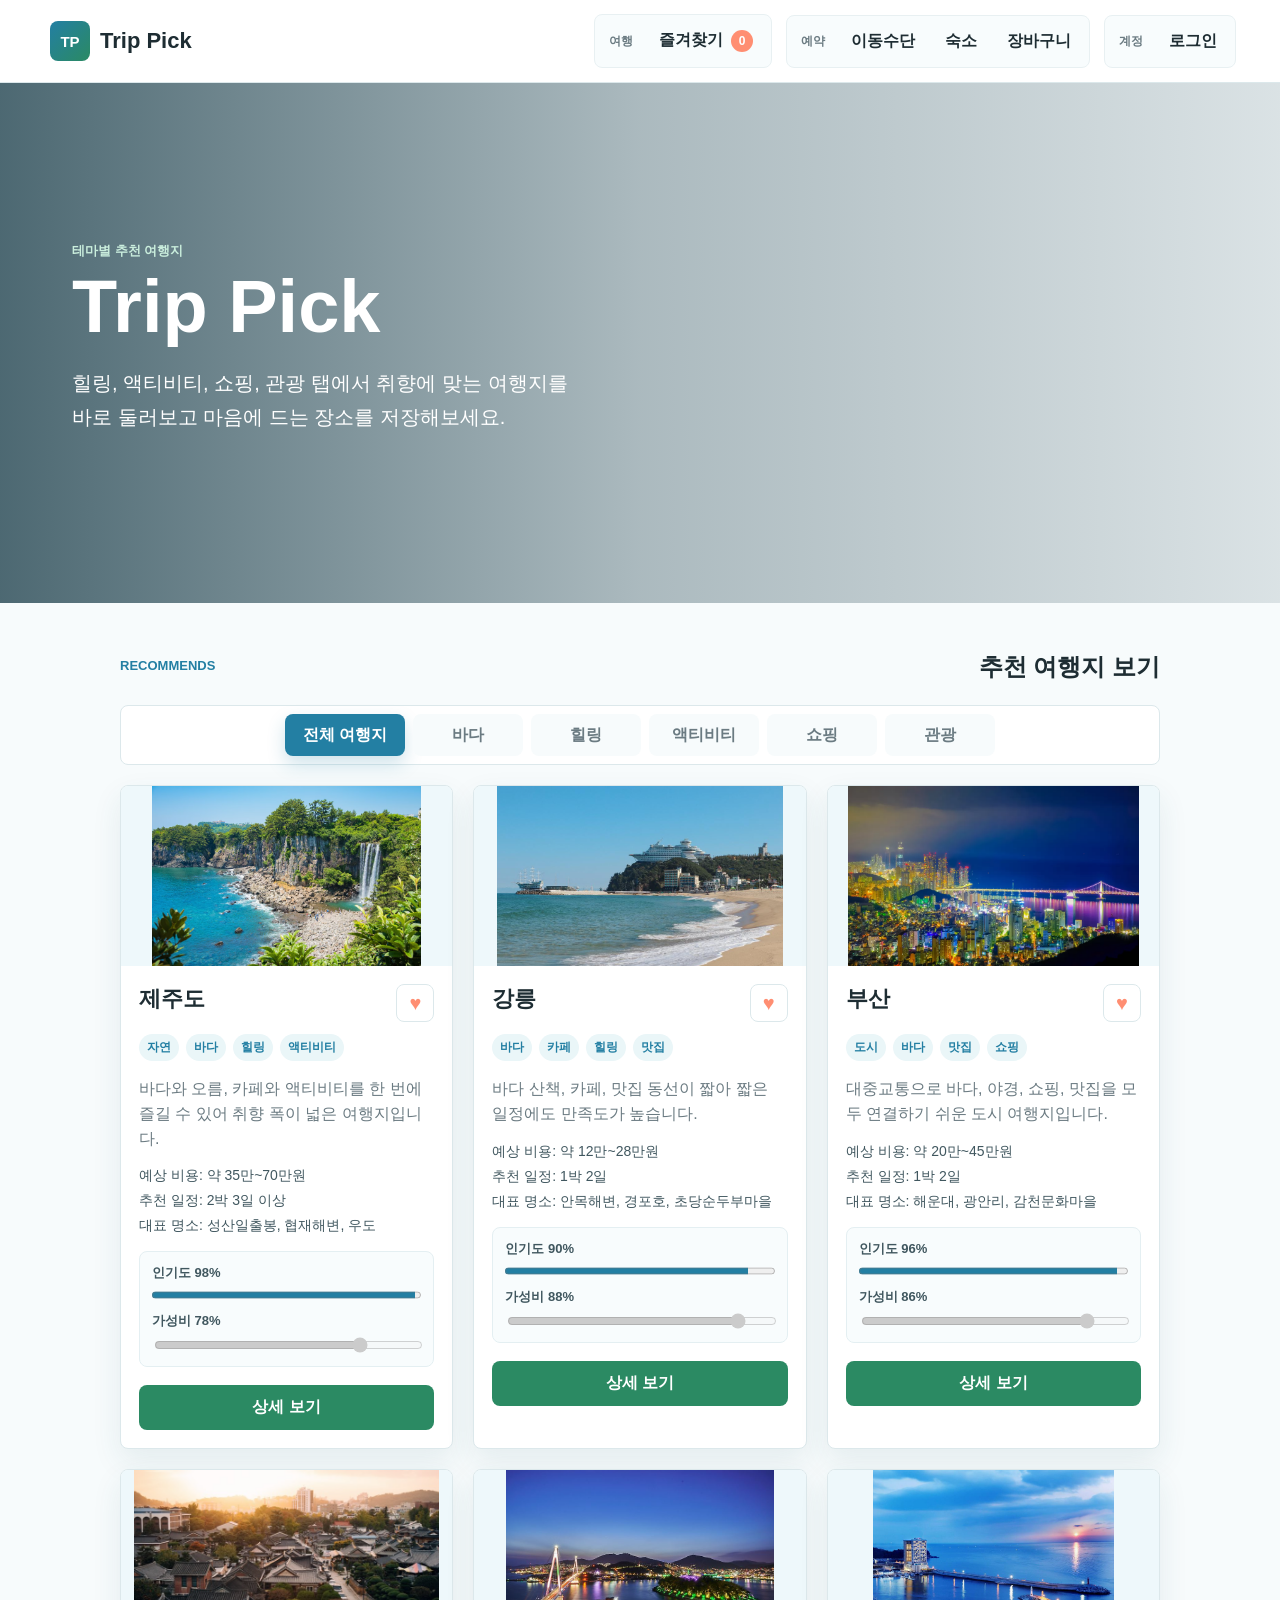
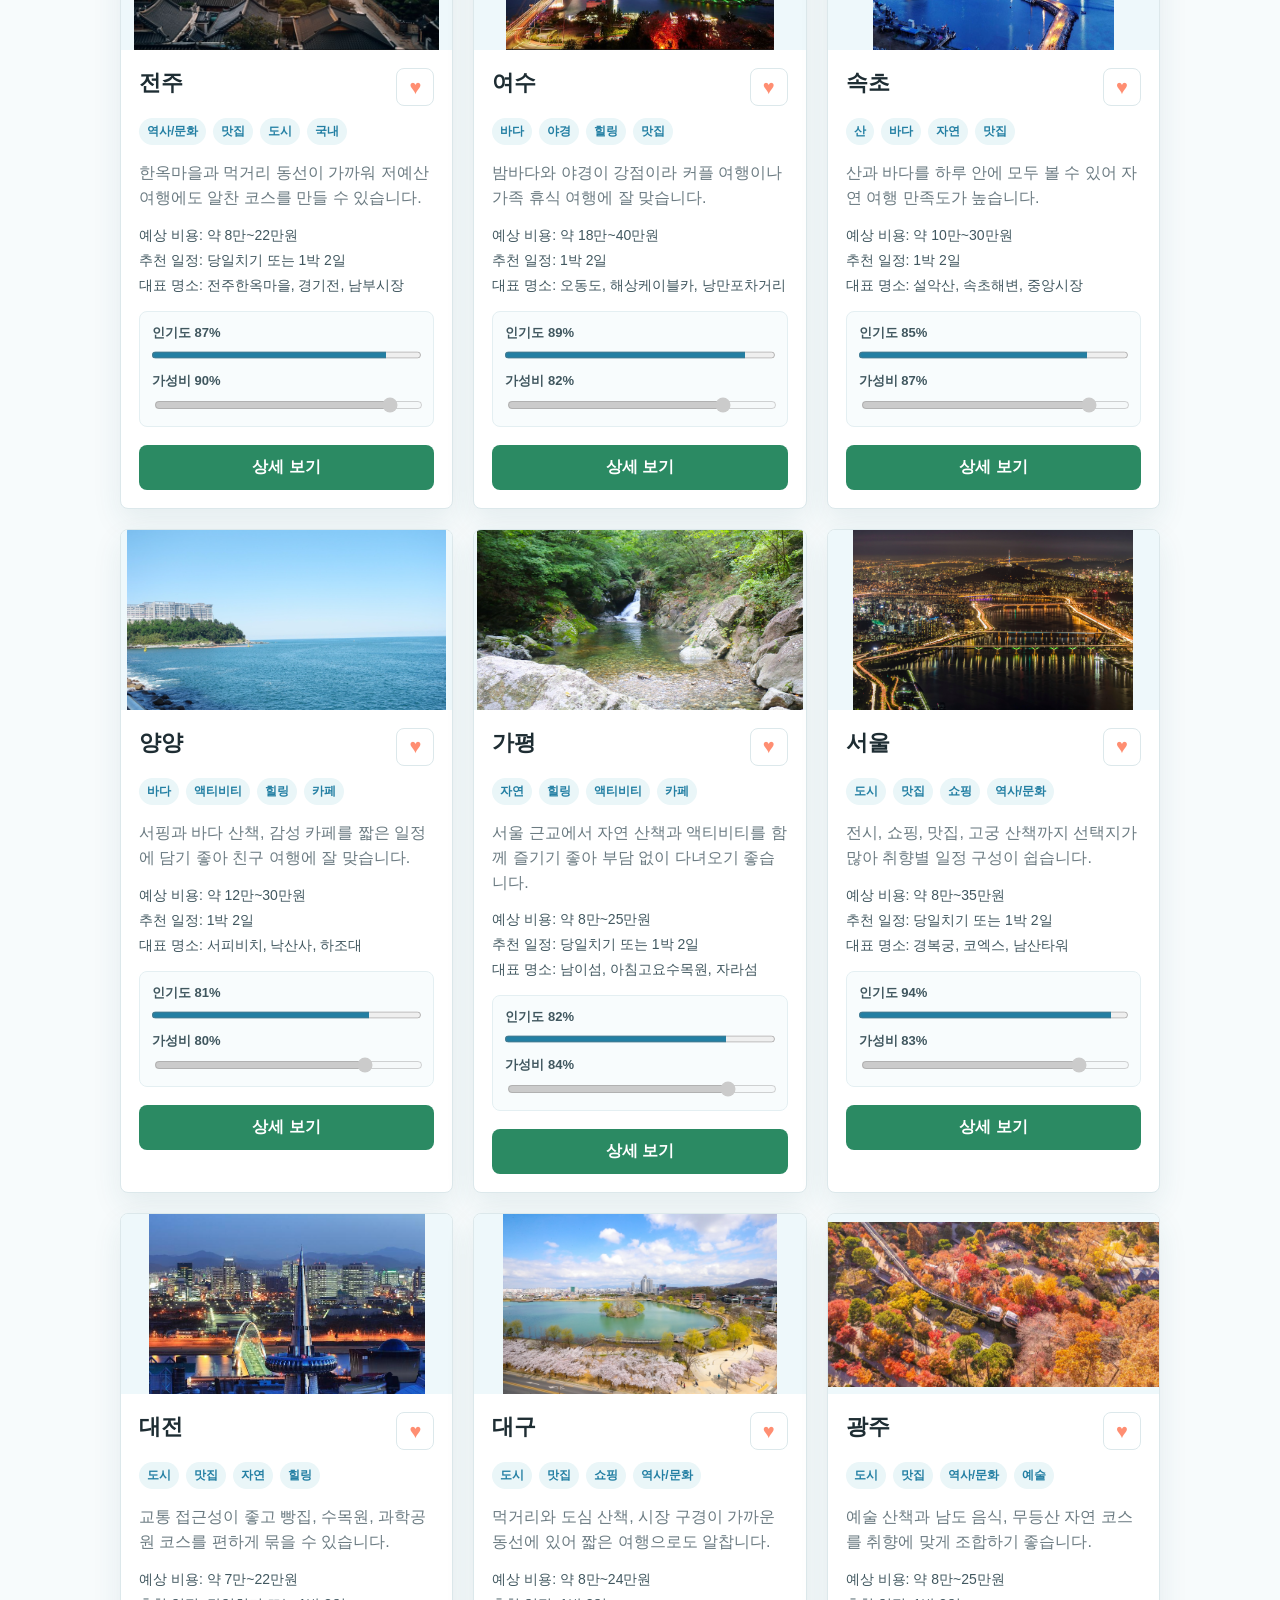
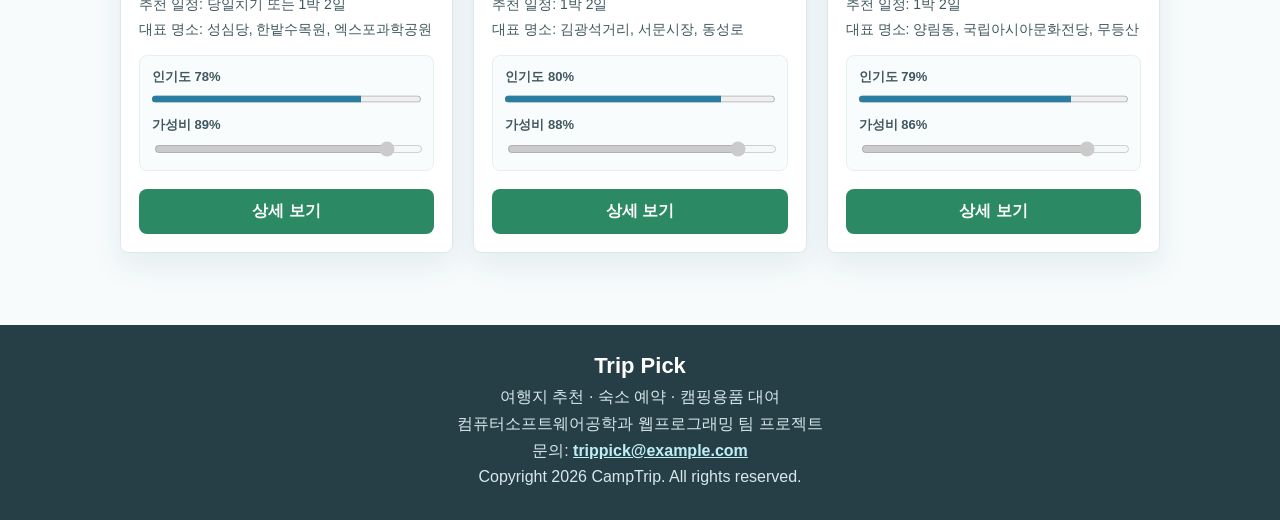
==== commit ea52fb0a: "sinjiwon" ====
--- a/index.html
+++ b/index.html
@@ -345,20 +345,36 @@
             연락처
             <input id="payerPhone" type="tel" placeholder="010-0000-0000" pattern="010-[0-9]{4}-[0-9]{4}" maxlength="13" required>
           </label>
-          <label>
-            결제 수단
-            <select id="paymentMethod">
-              <option>신용/체크카드</option>
-              <option>간편결제</option>
-              <option>무통장입금</option>
-            </select>
-          </label>
+          <!-- 결제 수단은 입력양식 단원에서 배운 fieldset, legend, radio 태그로 구성했습니다. -->
+          <fieldset class="payment-method-fieldset">
+            <legend>결제 수단 선택</legend>
+            <label>
+              <input type="radio" name="payment" value="카드 결제" required>
+              카드 결제
+            </label>
+            <label>
+              <input type="radio" name="payment" value="간편 결제">
+              간편 결제
+            </label>
+            <label>
+              <input type="radio" name="payment" value="무통장 입금">
+              무통장 입금
+            </label>
+          </fieldset>
           <button class="primary-button" type="submit">주문하기</button>
           <p id="paymentMessage" class="status-message">이동수단이나 숙소를 선택하면 장바구니 요약에 표시됩니다.</p>
         </form>
       </div>
     </section>
   </main>
+
+  <footer class="site-footer">
+    <strong>Trip Pick</strong>
+    <p>여행지 추천 · 숙소 예약 · 캠핑용품 대여</p>
+    <p>컴퓨터소프트웨어공학과 웹프로그래밍 팀 프로젝트</p>
+    <p>문의: <a href="mailto:trippick@example.com">trippick@example.com</a></p>
+    <p>Copyright 2026 CampTrip. All rights reserved.</p>
+  </footer>
   <script src="js/data.js"></script>
   <script src="js/app-state.js"></script>
   <script src="js/destination-cards.js"></script>
--- a/css/base.css
+++ b/css/base.css
@@ -23,6 +23,30 @@
   color: var(--ink);
   font-family: "Noto Sans KR", "Malgun Gothic", Arial, sans-serif;
   background: #f7fbfc;
+}
+
+/* 페이지 맨 아래 팀 프로젝트 정보를 footer 태그로 표시합니다. */
+.site-footer {
+  padding: 28px 20px;
+  color: #d7e8ec;
+  background: #263f47;
+  text-align: center;
+}
+
+.site-footer strong {
+  display: block;
+  margin-bottom: 8px;
+  color: white;
+  font-size: 22px;
+}
+
+.site-footer p {
+  margin: 6px 0;
+}
+
+.site-footer a {
+  color: #bfeef5;
+  font-weight: 800;
 }
 
 button,
--- a/css/destinations.css
+++ b/css/destinations.css
@@ -152,6 +152,40 @@
   font-size: 14px;
 }
 
+/* 여행 카드에 HTML 기본 입력 태그를 활용한 간단한 정보 막대를 추가했습니다. */
+.card-meter-list {
+  display: grid;
+  gap: 10px;
+  margin: 14px 0 18px;
+  padding: 12px;
+  border: 1px solid #e4eff2;
+  border-radius: 8px;
+  background: #f8fcfd;
+}
+
+.card-meter-list label {
+  display: grid;
+  gap: 6px;
+  color: #40575f;
+  font-size: 13px;
+  font-weight: 800;
+}
+
+.card-meter-list progress,
+.card-meter-list input[type="range"] {
+  width: 100%;
+  height: 14px;
+}
+
+.card-meter-list input[type="range"] {
+  accent-color: var(--leaf);
+  opacity: 1;
+}
+
+.card-meter-list progress {
+  accent-color: var(--sky-dark);
+}
+
 .detail-button,
 .delete-button {
   width: 100%;
--- a/css/detail.css
+++ b/css/detail.css
@@ -130,6 +130,57 @@
   margin: 12px 0;
 }
 
+.hotel-info-box {
+  margin-top: 26px;
+}
+
+.hotel-map-section,
+.hotel-service-section {
+  margin-top: 24px;
+  padding: 20px;
+  border: 1px solid var(--line);
+  border-radius: 8px;
+  background: #f7fbfc;
+}
+
+.hotel-map-section h3,
+.hotel-service-section h3 {
+  margin: 0 0 12px;
+  font-size: 18px;
+}
+
+.hotel-map-section iframe {
+  width: 100%;
+  height: 360px;
+  border: 1px solid var(--line);
+  border-radius: 8px;
+  background: white;
+}
+
+.map-link-text {
+  margin: 8px 0 0;
+  font-size: 13px;
+}
+
+.map-link-text a {
+  color: var(--sky-dark);
+  font-weight: 800;
+}
+
+.hotel-service-section ul {
+  display: grid;
+  grid-template-columns: repeat(2, 1fr);
+  gap: 8px 24px;
+  margin: 0;
+  padding-left: 20px;
+  color: var(--muted);
+  line-height: 1.6;
+}
+
+.hotel-service-section li {
+  padding: 3px 0;
+}
+
 .detail-attraction-list {
   display: grid;
   grid-template-columns: repeat(3, 1fr);
--- a/css/services.css
+++ b/css/services.css
@@ -113,6 +113,38 @@
   color: var(--muted);
   font-size: 14px;
   font-weight: 800;
+}
+
+/* 결제 수단은 fieldset과 radio 버튼이 카드처럼 보이도록 정리했습니다. */
+.payment-method-fieldset {
+  display: grid;
+  gap: 10px;
+  margin: 18px 0 0;
+  padding: 16px;
+  border: 1px solid var(--line);
+  border-radius: 8px;
+  background: #f8fcfd;
+}
+
+.payment-method-fieldset legend {
+  padding: 0 8px;
+  color: var(--ink);
+  font-size: 15px;
+  font-weight: 900;
+}
+
+.payment-method-fieldset label {
+  display: flex;
+  align-items: center;
+  gap: 8px;
+  margin-top: 0;
+  color: var(--muted);
+}
+
+.payment-method-fieldset input[type="radio"] {
+  width: 18px;
+  height: 18px;
+  accent-color: var(--sky-dark);
 }
 
 .input-list {
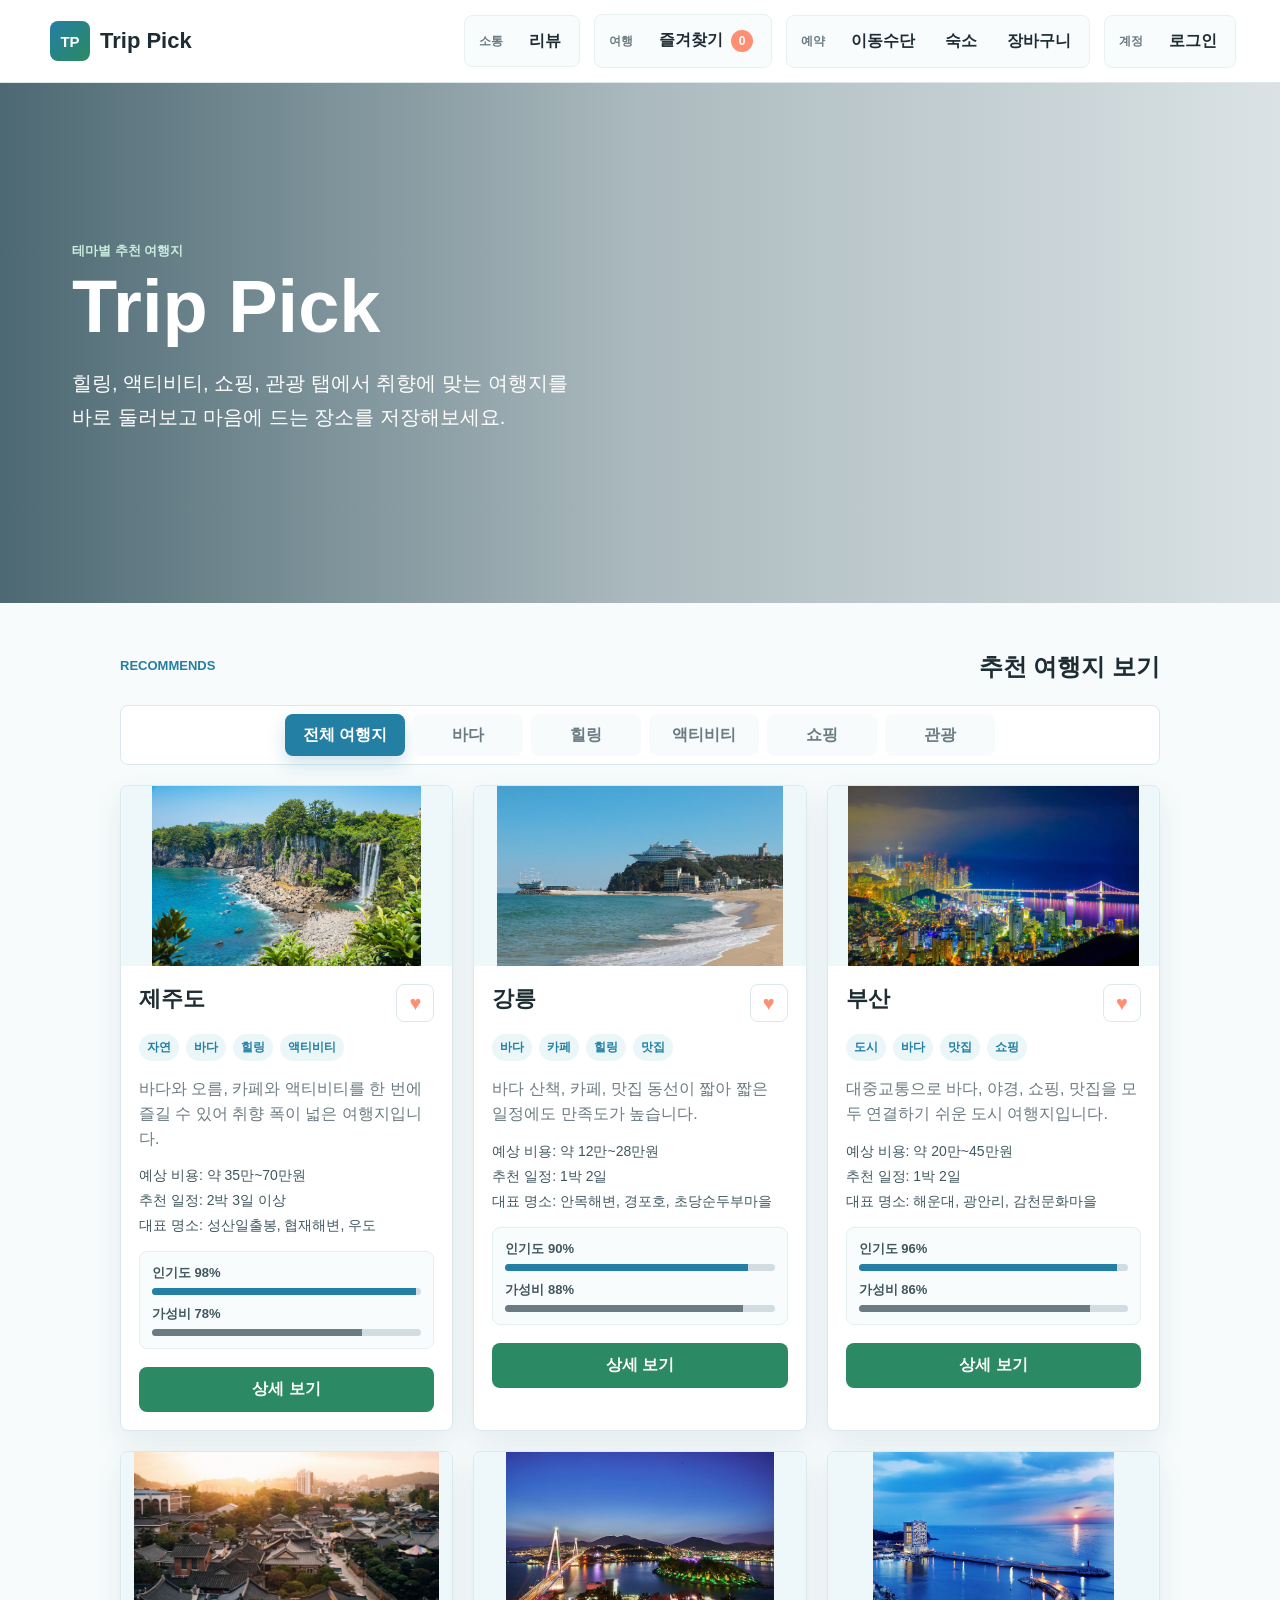
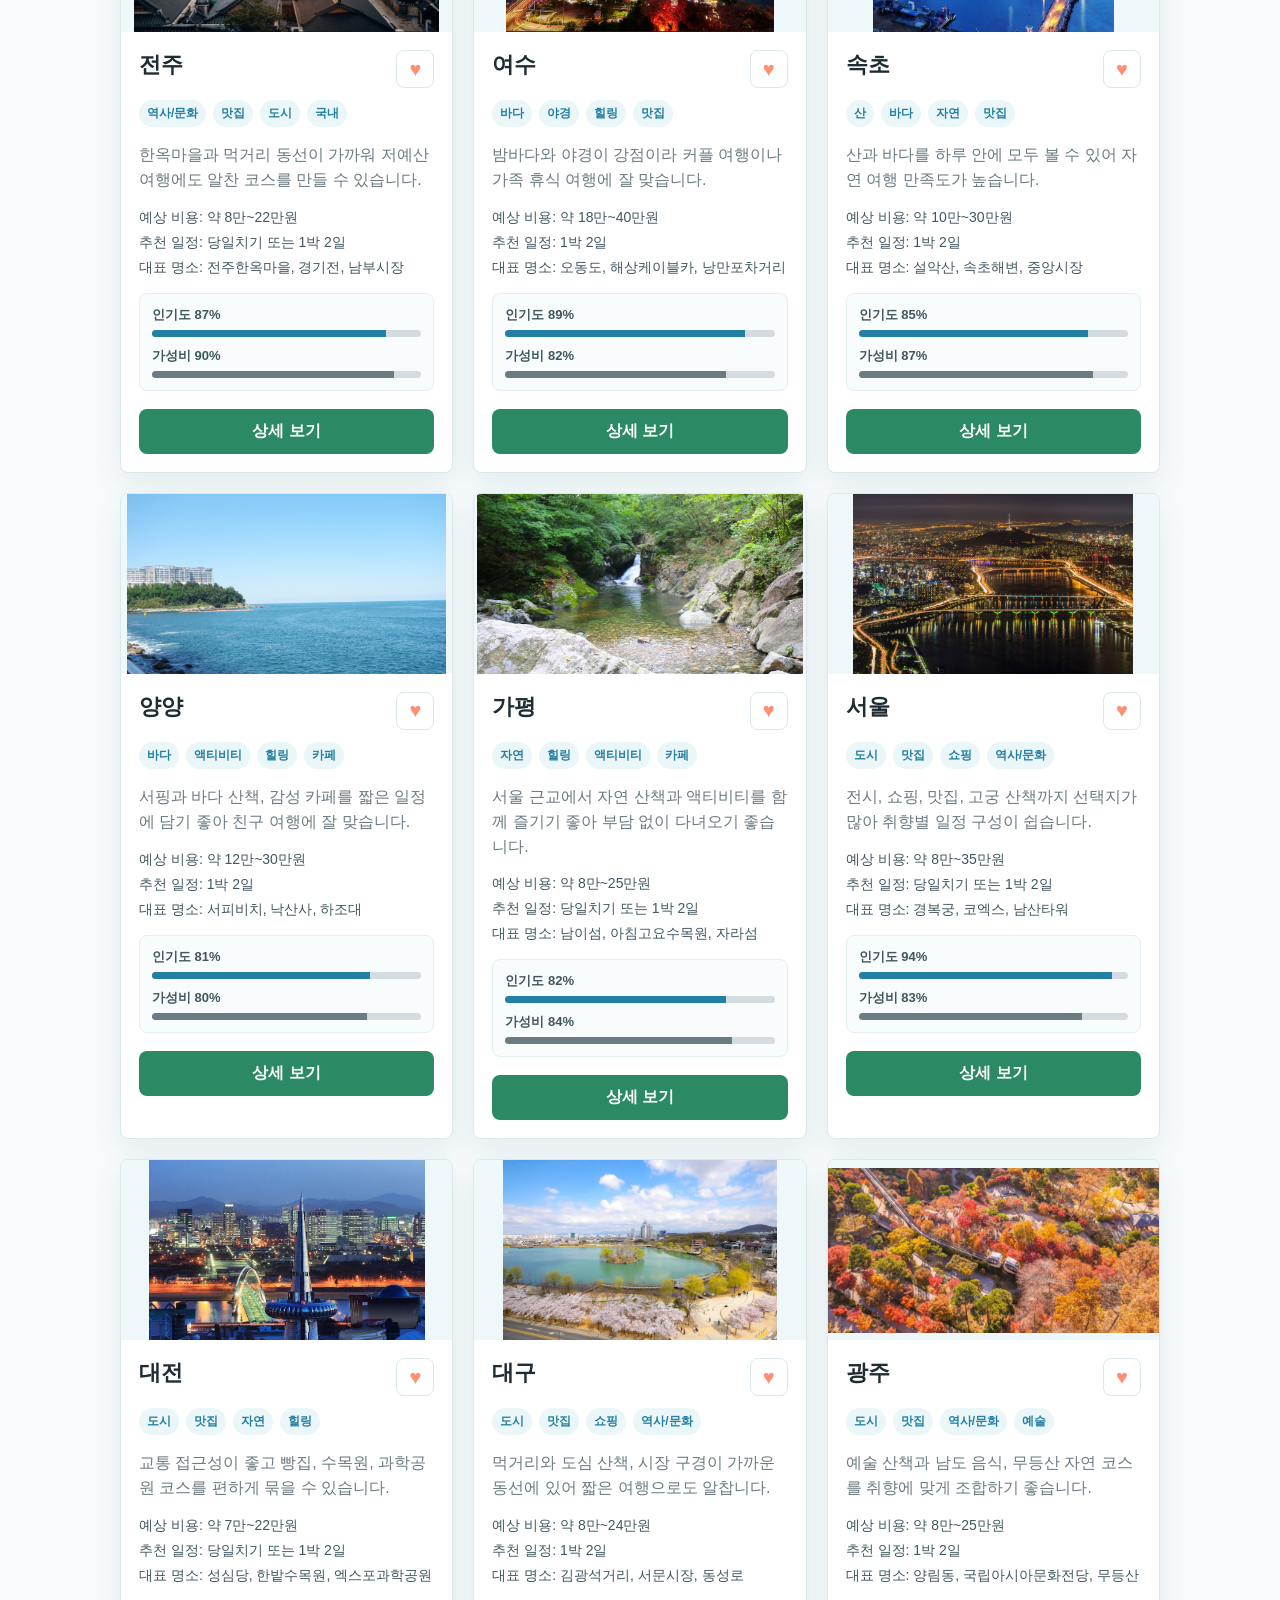
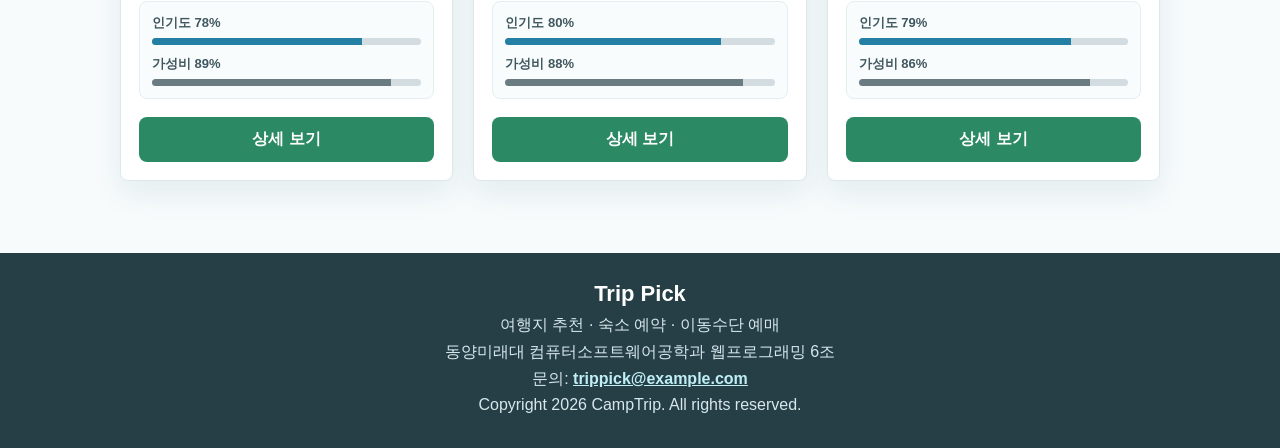
==== commit 935784e4: "리뷰, 일정 추가" ====
--- a/index.html
+++ b/index.html
@@ -17,6 +17,10 @@
       <span>Trip Pick</span>
     </button>
     <nav class="nav" aria-label="주요 메뉴">
+      <div class="nav-group">
+        <span class="nav-title">소통</span>
+        <a class="nav-link-button" href="reviews.html">리뷰</a>
+      </div>
       <div class="nav-group">
         <span class="nav-title">여행</span>
         <button type="button" data-view="favorites">즐겨찾기 <span id="favoriteCount">0</span></button>
@@ -368,12 +372,115 @@
     </section>
   </main>
 
+  <template id="detailTemplate">
+    <div class="detail-hero">
+      <img data-field="image" src="" alt="">
+      <div class="detail-main">
+        <div class="detail-title-row">
+          <div>
+            <p class="eyebrow">Destination Detail</p>
+            <h1 data-field="name"></h1>
+            <p class="detail-intro" data-field="intro"></p>
+          </div>
+          <button class="favorite-button" type="button" data-field="favoriteButton">♥</button>
+        </div>
+        <div class="tags" data-field="tags"></div>
+        <div class="info-grid">
+          <section class="info-box">
+            <h3>추천 코스</h3>
+            <p data-field="course"></p>
+          </section>
+          <section class="info-box">
+            <h3>맛집/카페</h3>
+            <p data-field="food"></p>
+          </section>
+          <section class="info-box">
+            <h3>교통 정보</h3>
+            <p data-field="transport"></p>
+          </section>
+          <section class="info-box">
+            <h3>지도 또는 위치 정보</h3>
+            <p data-field="location"></p>
+          </section>
+          <section class="info-box">
+            <h3>예상 경비</h3>
+            <p data-field="cost"></p>
+          </section>
+          <section class="info-box">
+            <h3>방문하기 좋은 계절</h3>
+            <p data-field="season"></p>
+          </section>
+          <section class="info-box">
+            <h3>주의사항 또는 팁</h3>
+            <p data-field="tips"></p>
+          </section>
+        </div>
+        <div class="detail-accordion">
+          <details class="detail-panel">
+            <summary>1일차 / 2일차 / 3일차 추천 코스</summary>
+            <div class="itinerary-stack" data-field="itinerary"></div>
+          </details>
+          <details class="detail-panel">
+            <summary>여행 준비물 체크리스트</summary>
+            <ul class="packing-checklist" data-field="packing"></ul>
+          </details>
+        </div>
+        <section class="detail-attraction-tab">
+          <div class="detail-tab-head">
+            <span>추천 관광지</span>
+          </div>
+          <div class="detail-attraction-list" data-field="attractions"></div>
+        </section>
+        <section class="detail-hotel-tab">
+          <div class="detail-tab-head">
+            <span>추천 숙소</span>
+          </div>
+          <div class="detail-hotel-list" data-field="hotels"></div>
+        </section>
+      </div>
+    </div>
+  </template>
+
+  <template id="itineraryTableTemplate">
+    <table class="itinerary-table">
+      <caption></caption>
+      <thead>
+        <tr>
+          <th scope="col">시간</th>
+          <th scope="col">장소</th>
+          <th scope="col">활동</th>
+          <th scope="col">예상 비용</th>
+        </tr>
+      </thead>
+      <tbody></tbody>
+    </table>
+  </template>
+
+  <template id="itineraryRowTemplate">
+    <tr>
+      <td data-field="time"></td>
+      <td data-field="place"></td>
+      <td data-field="activity"></td>
+      <td data-field="price"></td>
+    </tr>.
+  </template>
+
+  <template id="packingItemTemplate">
+    <li>
+      <label>
+        <input type="checkbox">
+        <span></span>
+      </label>
+    </li>
+  </template>
+
   <footer class="site-footer">
     <strong>Trip Pick</strong>
-    <p>여행지 추천 · 숙소 예약 · 캠핑용품 대여</p>
-    <p>컴퓨터소프트웨어공학과 웹프로그래밍 팀 프로젝트</p>
+    <p>여행지 추천 · 숙소 예약 · 이동수단 예매</p>
+    <p>동양미래대 컴퓨터소프트웨어공학과 웹프로그래밍 6조</p>
     <p>문의: <a href="mailto:trippick@example.com">trippick@example.com</a></p>
     <p>Copyright 2026 CampTrip. All rights reserved.</p>
+    
   </footer>
   <script src="js/data.js"></script>
   <script src="js/app-state.js"></script>
--- a/css/base.css
+++ b/css/base.css
@@ -75,6 +75,7 @@
 
 .brand,
 .nav button,
+.nav-link-button,
 .ghost-button,
 .secondary-button,
 .back-button {
@@ -136,7 +137,19 @@
   white-space: nowrap;
 }
 
+.nav-link-button {
+  display: inline-flex;
+  align-items: center;
+  min-height: 38px;
+  padding: 0 12px;
+  border-radius: 8px;
+  font-weight: 700;
+  text-decoration: none;
+  white-space: nowrap;
+}
+
 .nav button:hover,
+.nav-link-button:hover,
 .ghost-button:hover,
 .back-button:hover {
   background: #eaf6f8;
--- a/css/destinations.css
+++ b/css/destinations.css
@@ -173,17 +173,72 @@
 
 .card-meter-list progress,
 .card-meter-list input[type="range"] {
+  display: block;
   width: 100%;
-  height: 14px;
-}
-
-.card-meter-list input[type="range"] {
-  accent-color: var(--leaf);
+  height: 7px;
+  margin: 0;
+  padding: 0;
+  border: 0;
+  border-radius: 999px;
+}
+
+.card-meter-list progress {
+  appearance: none;
+  -webkit-appearance: none;
+  overflow: hidden;
+  background: #d3dde1;
+}
+
+.card-meter-list progress::-webkit-progress-bar {
+  background: #d3dde1;
+}
+
+.card-meter-list progress::-webkit-progress-value {
+  background: var(--sky-dark);
+}
+
+.card-meter-list progress::-moz-progress-bar {
+  background: var(--sky-dark);
+}
+
+.card-meter-list .cost-range {
+  appearance: none;
+  -webkit-appearance: none;
+  background: linear-gradient(to right, var(--muted) 0 var(--value), #d3dde1 var(--value) 100%);
+  accent-color: var(--muted);
   opacity: 1;
-}
-
-.card-meter-list progress {
-  accent-color: var(--sky-dark);
+  vertical-align: top;
+}
+
+.card-meter-list .cost-range::-webkit-slider-runnable-track {
+  height: 7px;
+  border-radius: 999px;
+  background: transparent;
+}
+
+.card-meter-list .cost-range::-webkit-slider-thumb {
+  width: 0;
+  height: 0;
+  -webkit-appearance: none;
+  appearance: none;
+}
+
+.card-meter-list .cost-range::-moz-range-track {
+  height: 7px;
+  border-radius: 999px;
+  background: #d3dde1;
+}
+
+.card-meter-list .cost-range::-moz-range-progress {
+  height: 7px;
+  border-radius: 999px;
+  background: var(--muted);
+}
+
+.card-meter-list .cost-range::-moz-range-thumb {
+  width: 0;
+  height: 0;
+  border: 0;
 }
 
 .detail-button,
--- a/css/detail.css
+++ b/css/detail.css
@@ -41,7 +41,7 @@
   display: grid;
   grid-template-columns: repeat(2, 1fr);
   gap: 16px;
-  margin-top: 26px;
+  margin-top: 18px;
 }
 
 .info-box {
@@ -65,6 +65,141 @@
 .detail-attraction-tab,
 .detail-hotel-tab {
   margin-top: 30px;
+}
+
+.detail-accordion {
+  display: grid;
+  gap: 14px;
+  margin-top: 26px;
+}
+
+.detail-panel {
+  overflow: hidden;
+  border: 1px solid var(--line);
+  border-radius: 8px;
+  background: #fff;
+}
+
+.detail-panel summary {
+  display: flex;
+  align-items: center;
+  justify-content: space-between;
+  min-height: 54px;
+  padding: 0 18px;
+  color: var(--ink);
+  cursor: pointer;
+  font-size: 17px;
+  font-weight: 900;
+  list-style: none;
+}
+
+.detail-panel summary::-webkit-details-marker {
+  display: none;
+}
+
+.detail-panel summary::after {
+  content: "+";
+  color: var(--sky-dark);
+  font-size: 24px;
+  line-height: 1;
+}
+
+.detail-panel[open] summary {
+  border-bottom: 1px solid var(--line);
+  background: #f7fbfc;
+}
+
+.detail-panel[open] summary::after {
+  content: "-";
+}
+
+.detail-panel > .info-grid {
+  margin-top: 0;
+  padding: 18px;
+}
+
+.itinerary-stack {
+  display: grid;
+  gap: 18px;
+  padding: 18px;
+  overflow-x: auto;
+}
+
+.itinerary-table {
+  width: 100%;
+  border-collapse: collapse;
+  table-layout: fixed;
+  overflow: hidden;
+  border: 1px solid var(--line);
+  border-radius: 8px;
+  background: white;
+}
+
+.itinerary-table caption {
+  padding: 0 0 10px;
+  color: var(--sky-dark);
+  font-size: 16px;
+  font-weight: 900;
+  text-align: left;
+}
+
+.itinerary-table th,
+.itinerary-table td {
+  padding: 12px;
+  border: 1px solid var(--line);
+  color: #40575f;
+  font-size: 14px;
+  line-height: 1.55;
+  vertical-align: top;
+}
+
+.itinerary-table th {
+  color: var(--ink);
+  background: #eef8fb;
+  font-weight: 900;
+}
+
+.itinerary-table th:nth-child(1),
+.itinerary-table td:nth-child(1) {
+  width: 88px;
+}
+
+.itinerary-table th:nth-child(2),
+.itinerary-table td:nth-child(2) {
+  width: 150px;
+  font-weight: 800;
+}
+
+.itinerary-table th:nth-child(4),
+.itinerary-table td:nth-child(4) {
+  width: 130px;
+}
+
+.packing-checklist {
+  display: grid;
+  grid-template-columns: repeat(2, 1fr);
+  gap: 10px 16px;
+  margin: 0;
+  padding: 18px;
+  list-style: none;
+}
+
+.packing-checklist label {
+  display: flex;
+  align-items: center;
+  gap: 10px;
+  padding: 12px;
+  border: 1px solid var(--line);
+  border-radius: 8px;
+  background: #f7fbfc;
+  color: #40575f;
+  font-weight: 800;
+}
+
+.packing-checklist input {
+  width: 18px;
+  height: 18px;
+  accent-color: var(--sky-dark);
 }
 
 .detail-tab-head {
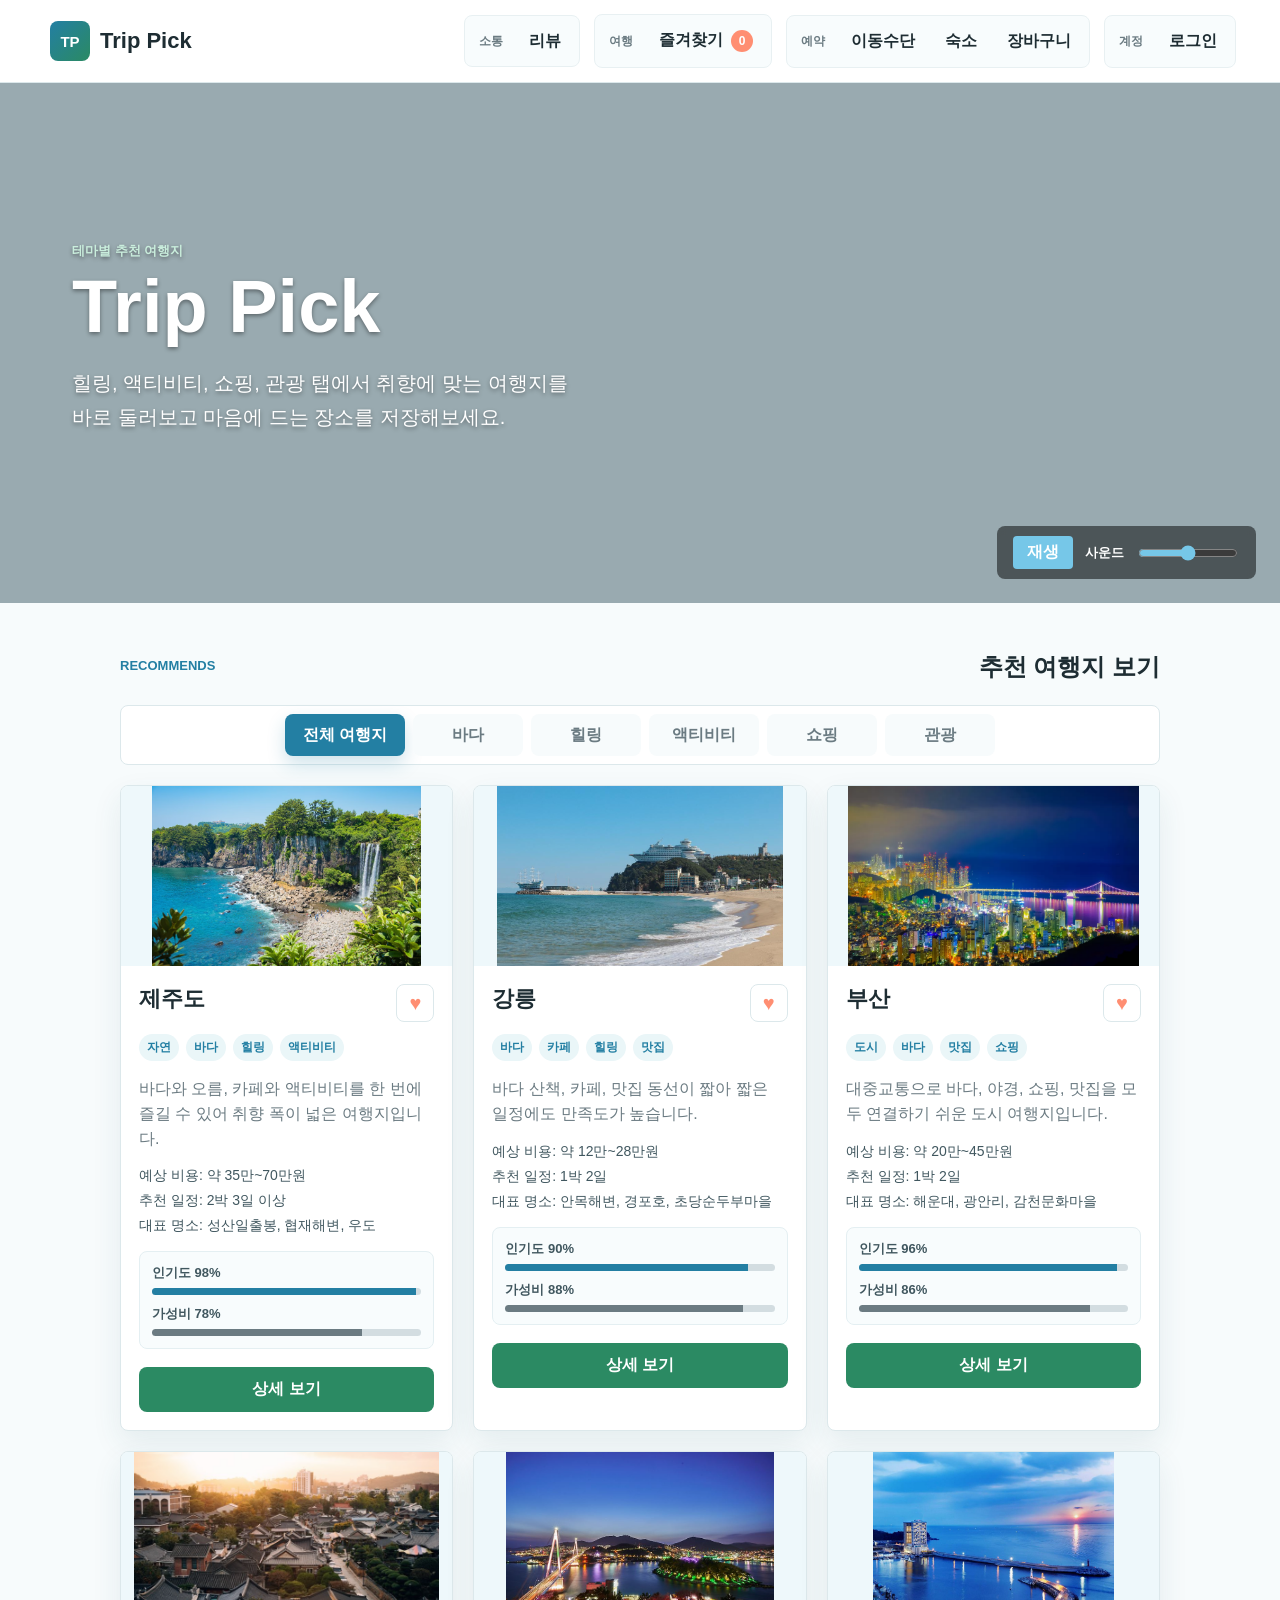
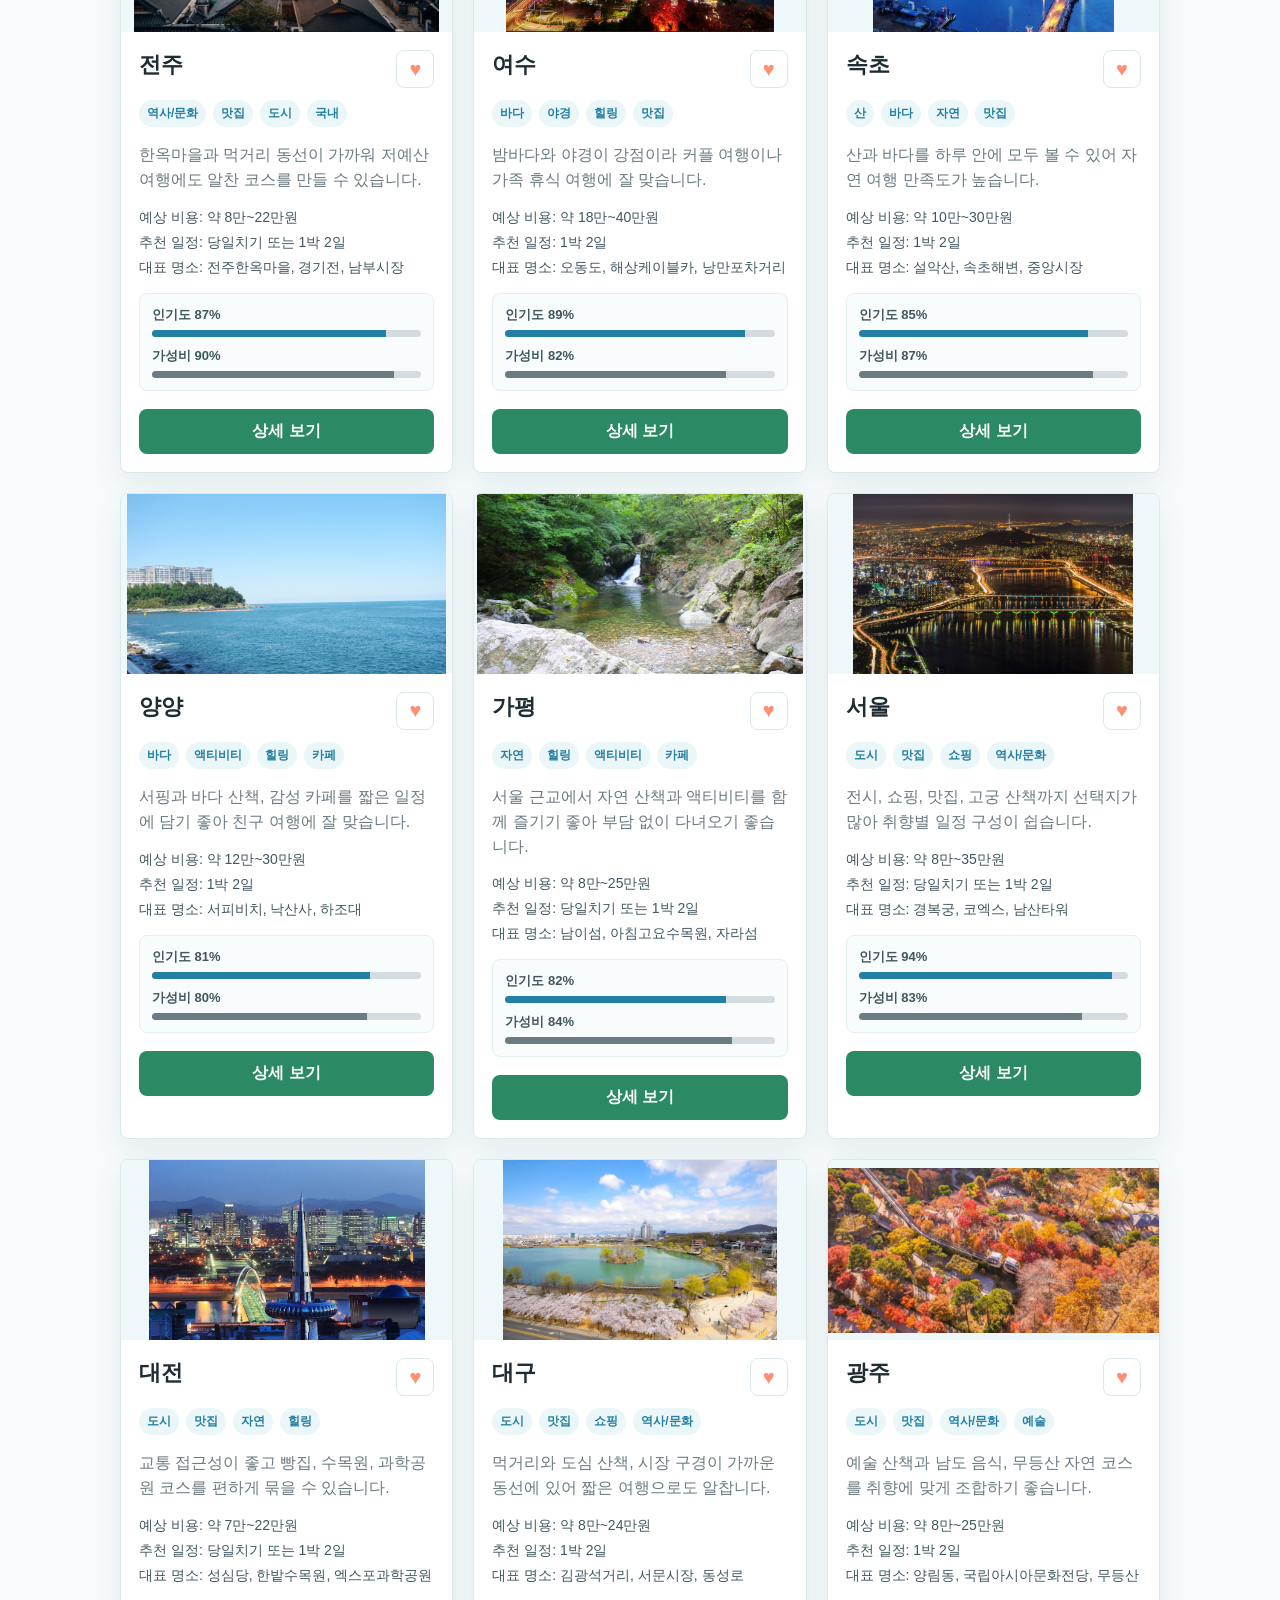
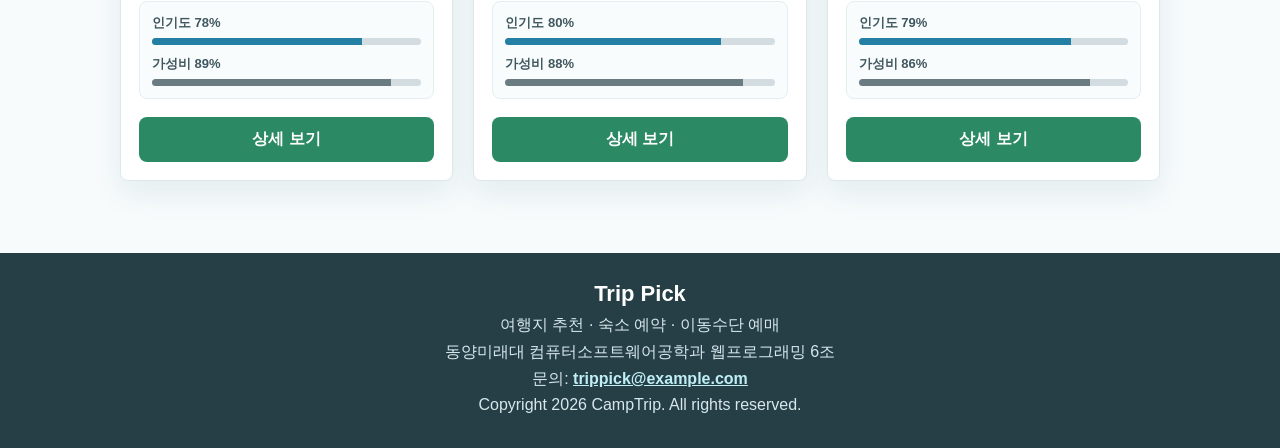
==== commit 2af9a88a: "update" ====
--- a/index.html
+++ b/index.html
@@ -40,14 +40,26 @@
 
   <main>
     <section id="homeView" class="view active">
-      <div class="hero">
-        <div class="hero-copy">
-          <p class="eyebrow">테마별 추천 여행지</p>
-          <h1>Trip Pick</h1>
-          <p>힐링, 액티비티, 쇼핑, 관광 탭에서 취향에 맞는 여행지를 바로 둘러보고 마음에 드는 장소를 저장해보세요.</p>
-        </div>
-
-      </div>
+     <div class="hero">
+  <video class="hero-bg-video" autoplay loop muted playsinline>
+    <source src="main_video_mp4.mp4" type="video/mp4">
+  </video>
+
+  <div class="hero-copy">
+    <p class="eyebrow">테마별 추천 여행지</p>
+    <h1>Trip Pick</h1>
+    <p>힐링, 액티비티, 쇼핑, 관광 탭에서 취향에 맞는 여행지를 바로 둘러보고 마음에 드는 장소를 저장해보세요.</p>
+  </div>
+
+  <div class="audio-control-panel">
+    <audio id="bgmAudio" loop>
+      <source src="bgm.mp3.mp3" type="audio/mpeg">
+    </audio>
+    <button id="audioPlayBtn" type="button">재생</button>
+    <label for="bgmVolume">사운드</label>
+    <input id="bgmVolume" type="range" min="0" max="1" step="0.1" value="0.5">
+  </div>
+</div>
 
       <section class="all-destinations-section">
         <div class="section-title">
--- a/css/home.css
+++ b/css/home.css
@@ -1,19 +1,73 @@
 ﻿.hero {
+  position: relative;
   display: flex;
   align-items: center;
   min-height: 520px;
   padding: 76px 72px 86px;
-  background:
-    linear-gradient(90deg, rgba(11, 48, 61, 0.72), rgba(11, 48, 61, 0.32), rgba(11, 48, 61, 0.12)),
-    url("https://images.unsplash.com/photo-1507525428034-b723cf961d3e?auto=format&fit=crop&w=1800&q=80") center/cover;
+  overflow: hidden;
+  background: rgba(11, 48, 61, 0.4); 
+}
+
+.hero-bg-video {
+  position: absolute;
+  top: 50%;
+  left: 50%;
+  width: 100%;
+  height: 100%;
+  transform: translate(-50%, -50%);
+  object-fit: cover;
+  z-index: 1;
+  pointer-events: none;
 }
 
 .hero-copy {
+  position: relative;
+  z-index: 2;
   align-self: center;
   max-width: 620px;
   color: white;
-}
-
+  text-shadow: 0 2px 4px rgba(0,0,0,0.4);
+}
+.audio-control-panel {
+  position: absolute;
+  bottom: 24px;
+  right: 24px;
+  z-index: 3;
+  display: flex;
+  align-items: center;
+  gap: 12px;
+  padding: 10px 16px;
+  background: rgba(0, 0, 0, 0.5);
+  border-radius: 8px;
+  color: white;
+  backdrop-filter: blur(4px);
+}
+
+.audio-control-panel button {
+  padding: 6px 14px;
+  border: none;
+  border-radius: 4px;
+  background-color: var(--sky);
+  color: white;
+  font-weight: 800;
+  cursor: pointer;
+  transition: background-color 0.2s;
+}
+
+.audio-control-panel button:hover {
+  background-color: var(--sky-dark);
+}
+
+.audio-control-panel label {
+  font-size: 13px;
+  font-weight: 800;
+}
+
+.audio-control-panel input[type="range"] {
+  width: 100px;
+  accent-color: var(--sky);
+  cursor: pointer;
+}
 .eyebrow {
   margin: 0 0 10px;
   color: var(--sky-dark);
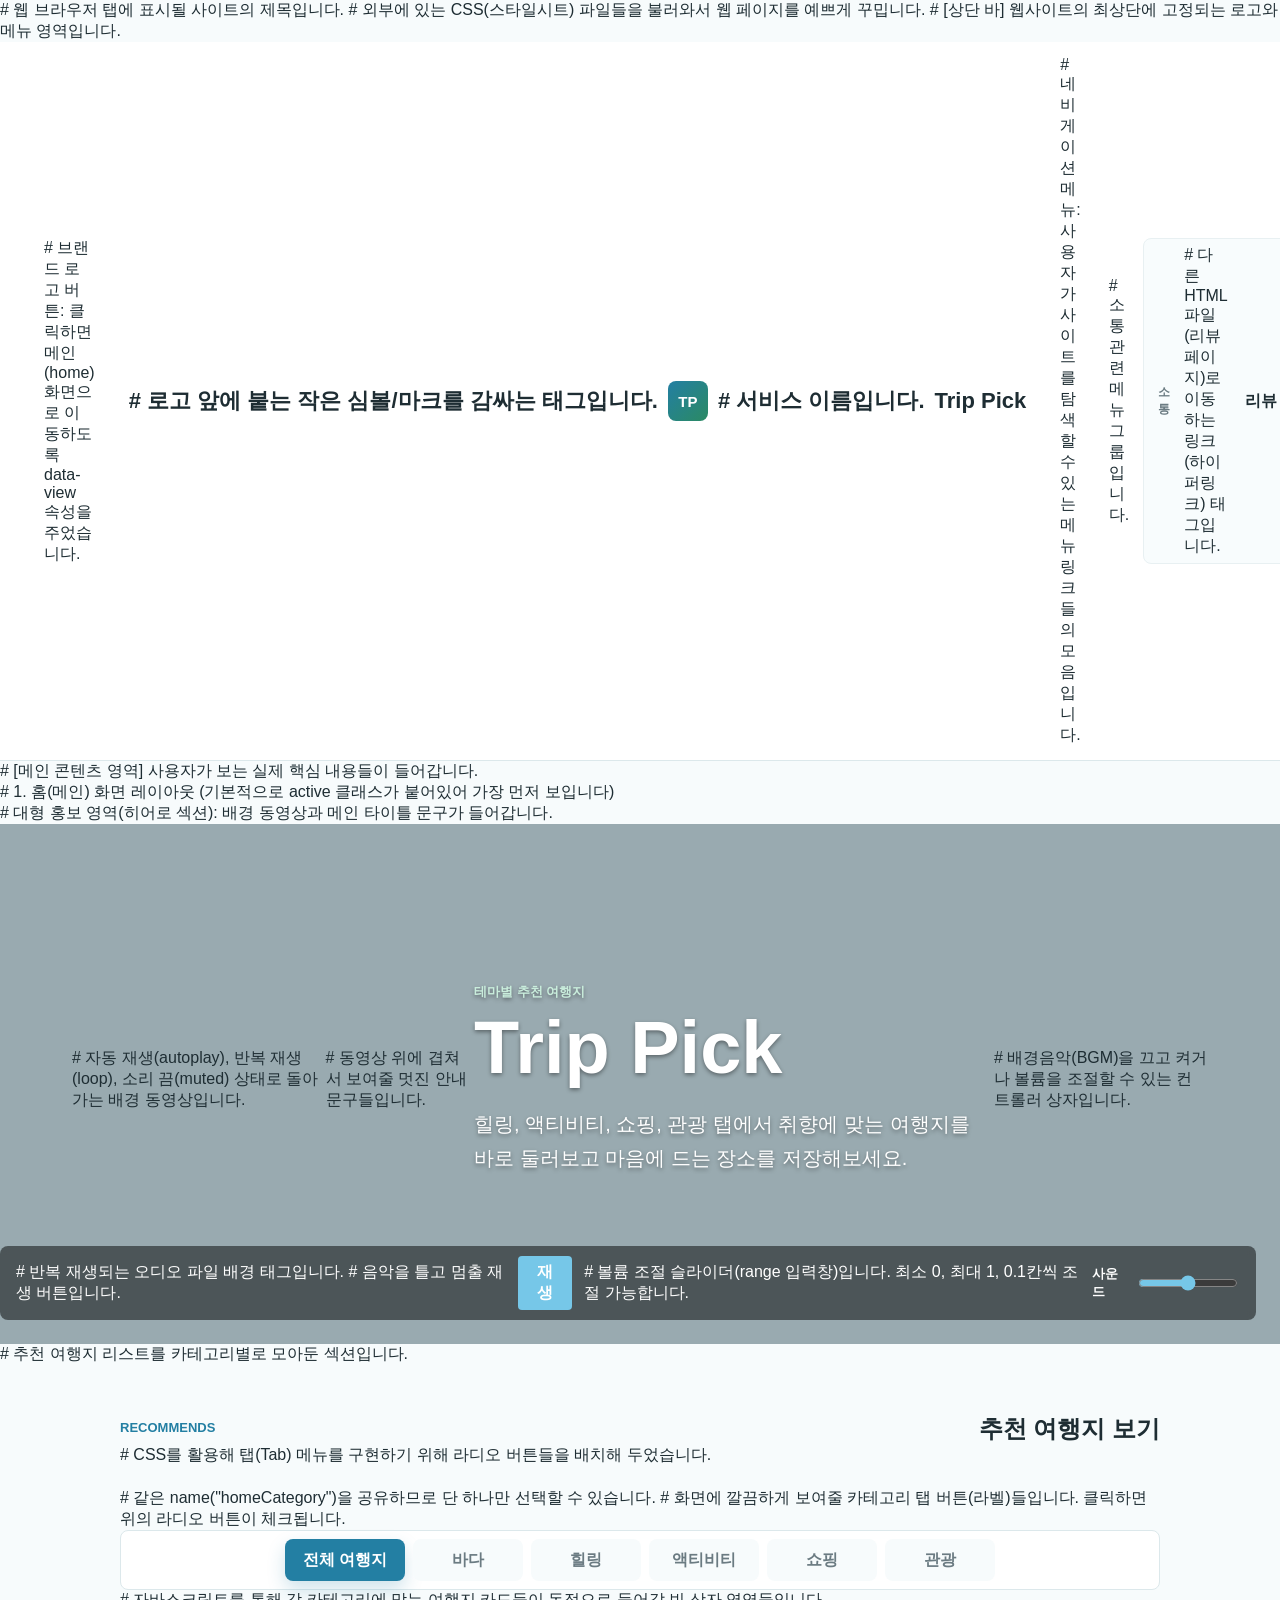
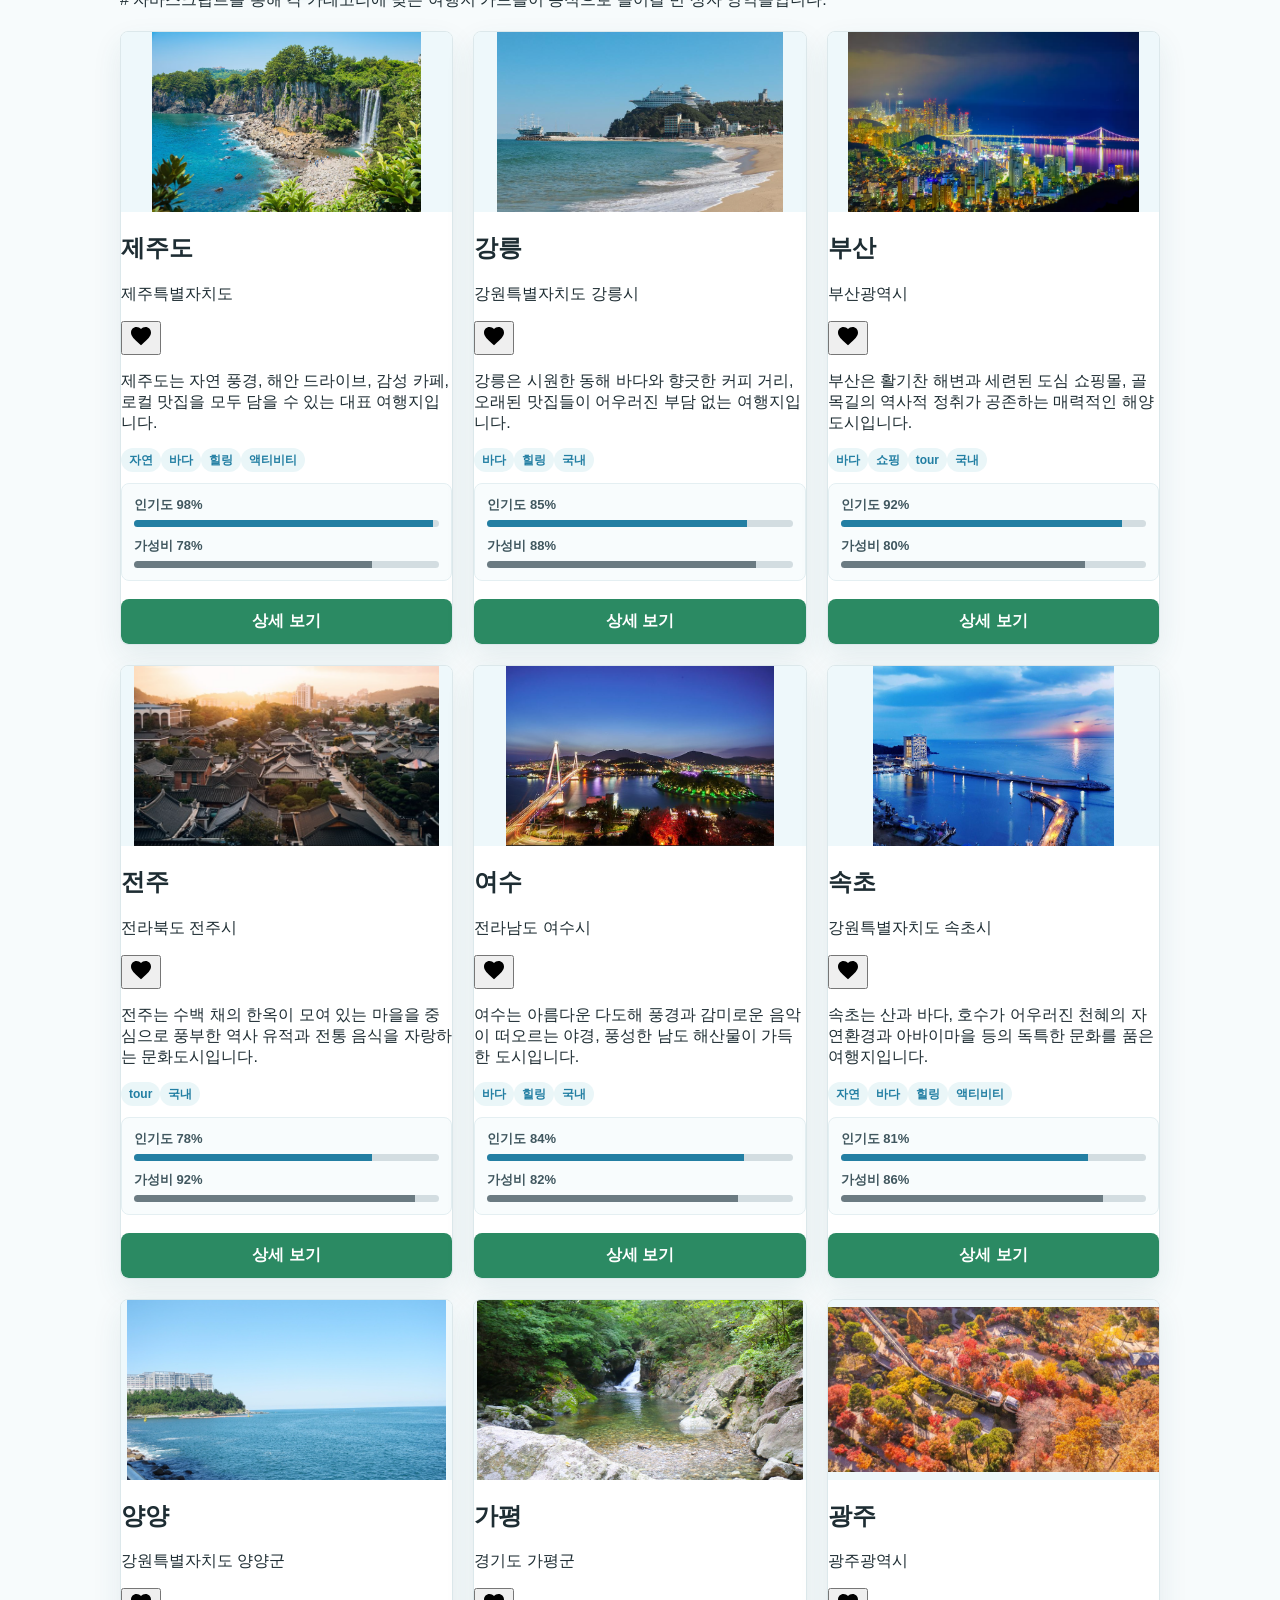
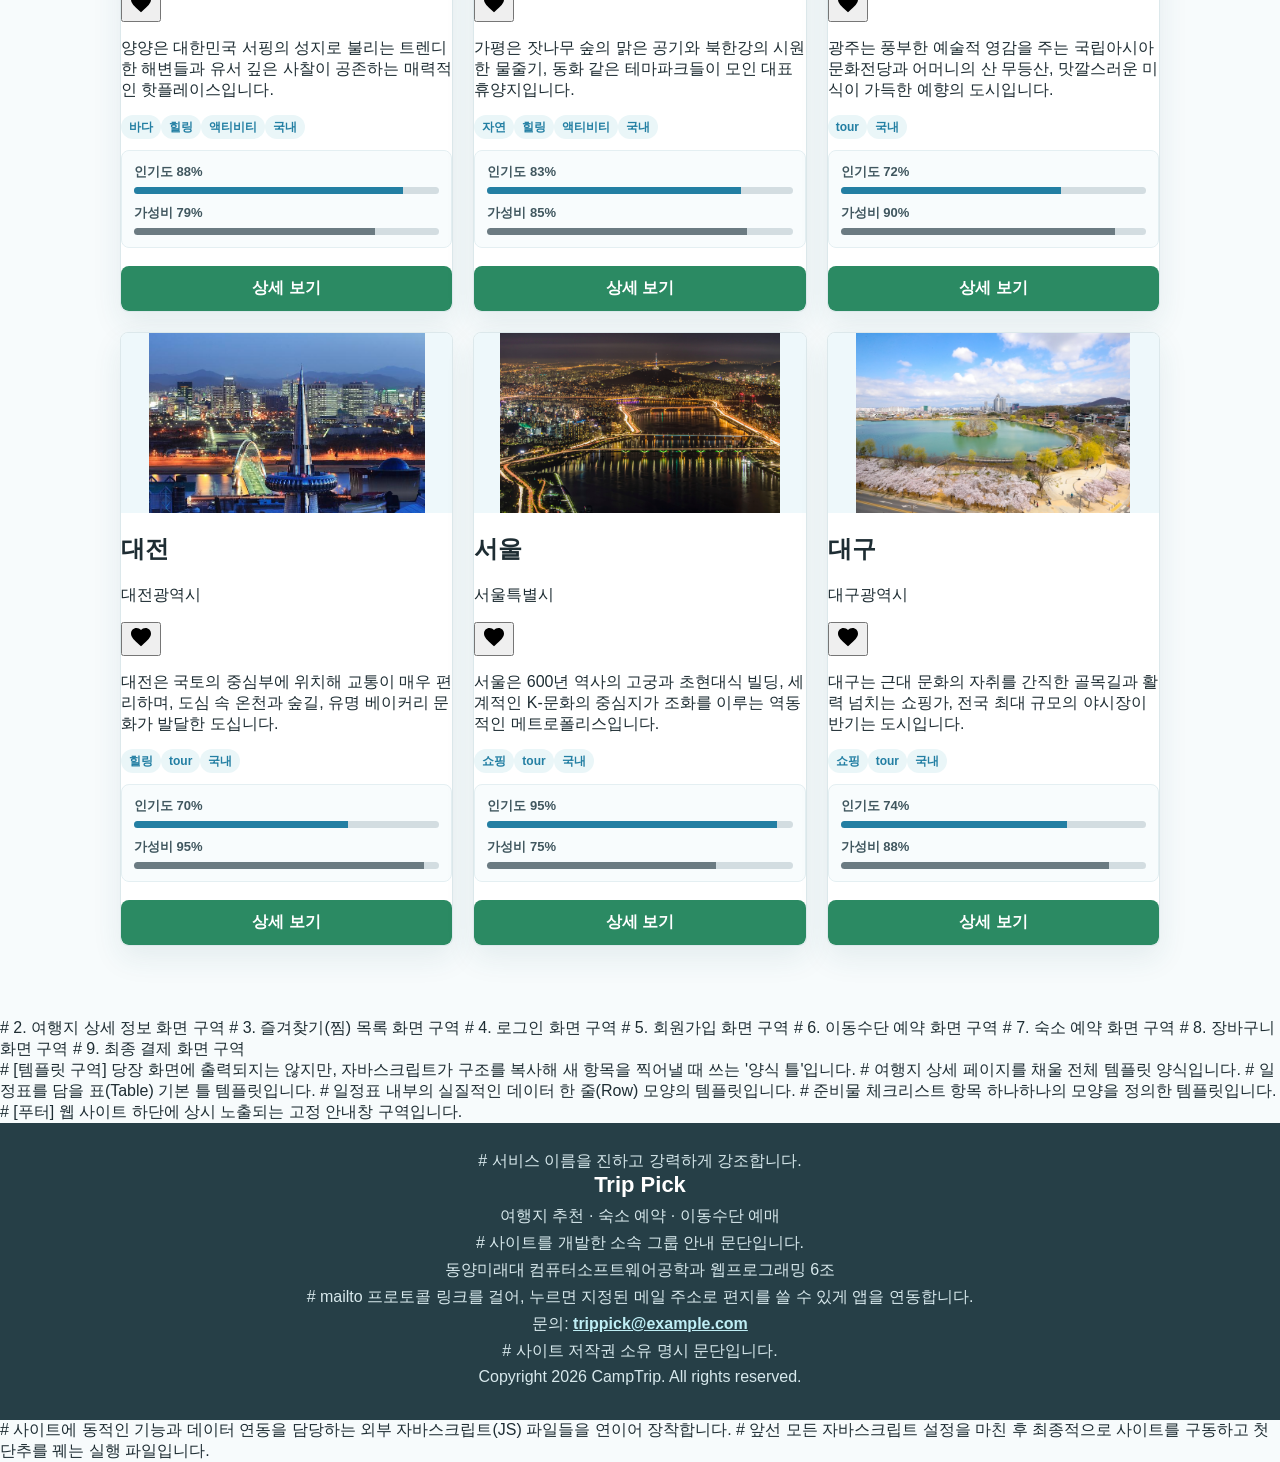
==== commit 37714284: "update: 각주 버전 완료" ====
--- a/index.html
+++ b/index.html
@@ -3,7 +3,9 @@
 <head>
   <meta charset="UTF-8">
   <meta name="viewport" content="width=device-width, initial-scale=1.0">
+  # 웹 브라우저 탭에 표시될 사이트의 제목입니다.
   <title>Trip Pick - 나에게 맞는 여행지 추천</title>
+  # 외부에 있는 CSS(스타일시트) 파일들을 불러와서 웹 페이지를 예쁘게 꾸밉니다.
   <link rel="stylesheet" href="css/base.css">
   <link rel="stylesheet" href="css/home.css">
   <link rel="stylesheet" href="css/destinations.css">
@@ -11,63 +13,88 @@
   <link rel="stylesheet" href="css/services.css">
 </head>
 <body>
+  # [상단 바] 웹사이트의 최상단에 고정되는 로고와 메뉴 영역입니다.
   <header class="topbar">
+    # 브랜드 로고 버튼: 클릭하면 메인(home) 화면으로 이동하도록 data-view 속성을 주었습니다.
     <button class="brand" type="button" data-view="home">
+      # 로고 앞에 붙는 작은 심볼/마크를 감싸는 태그입니다.
       <span class="brand-mark">TP</span>
+      # 서비스 이름입니다.
       <span>Trip Pick</span>
     </button>
+    # 네비게이션 메뉴: 사용자가 사이트를 탐색할 수 있는 메뉴 링크들의 모음입니다.
     <nav class="nav" aria-label="주요 메뉴">
+      # 소통 관련 메뉴 그룹입니다.
       <div class="nav-group">
         <span class="nav-title">소통</span>
+        # 다른 HTML 파일(리뷰 페이지)로 이동하는 링크(하이퍼링크) 태그입니다.
         <a class="nav-link-button" href="reviews.html">리뷰</a>
       </div>
+      # 여행 관련 메뉴 그룹입니다.
       <div class="nav-group">
         <span class="nav-title">여행</span>
+        # 즐겨찾기 화면으로 이동하는 버튼과 담긴 개수를 보여줄 숫자창입니다.
         <button type="button" data-view="favorites">즐겨찾기 <span id="favoriteCount">0</span></button>
       </div>
+      # 예약 관련 메뉴 그룹입니다.
       <div class="nav-group">
         <span class="nav-title">예약</span>
+        # 각각 이동수단, 숙소, 장바구니 화면으로 전환해주는 버튼들입니다.
         <button type="button" data-view="train">이동수단</button>
         <button type="button" data-view="hotel">숙소</button>
         <button type="button" data-view="payment">장바구니</button>
       </div>
+      # 계정 관련 메뉴 그룹입니다.
       <div class="nav-group account-group">
         <span class="nav-title">계정</span>
+        # 로그인 화면으로 이동하는 버튼입니다.
         <button class="login-nav-button" type="button" data-view="login">로그인</button>
       </div>
     </nav>
   </header>
 
+  # [메인 콘텐츠 영역] 사용자가 보는 실제 핵심 내용들이 들어갑니다.
   <main>
+    # 1. 홈(메인) 화면 레이아웃 (기본적으로 active 클래스가 붙어있어 가장 먼저 보입니다)
     <section id="homeView" class="view active">
-     <div class="hero">
-  <video class="hero-bg-video" autoplay loop muted playsinline>
-    <source src="main_video_mp4.mp4" type="video/mp4">
-  </video>
-
-  <div class="hero-copy">
-    <p class="eyebrow">테마별 추천 여행지</p>
-    <h1>Trip Pick</h1>
-    <p>힐링, 액티비티, 쇼핑, 관광 탭에서 취향에 맞는 여행지를 바로 둘러보고 마음에 드는 장소를 저장해보세요.</p>
-  </div>
-
-  <div class="audio-control-panel">
-    <audio id="bgmAudio" loop>
-      <source src="bgm.mp3.mp3" type="audio/mpeg">
-    </audio>
-    <button id="audioPlayBtn" type="button">재생</button>
-    <label for="bgmVolume">사운드</label>
-    <input id="bgmVolume" type="range" min="0" max="1" step="0.1" value="0.5">
-  </div>
-</div>
-
+      # 대형 홍보 영역(히어로 섹션): 배경 동영상과 메인 타이틀 문구가 들어갑니다.
+      <div class="hero">
+        # 자동 재생(autoplay), 반복 재생(loop), 소리 끔(muted) 상태로 돌아가는 배경 동영상입니다.
+        <video class="hero-bg-video" autoplay loop muted playsinline>
+          <source src="main_video_mp4.mp4" type="video/mp4">
+        </video>
+
+        # 동영상 위에 겹쳐서 보여줄 멋진 안내 문구들입니다.
+        <div class="hero-copy">
+          <p class="eyebrow">테마별 추천 여행지</p>
+          <h1>Trip Pick</h1>
+          <p>힐링, 액티비티, 쇼핑, 관광 탭에서 취향에 맞는 여행지를 바로 둘러보고 마음에 드는 장소를 저장해보세요.</p>
+        </div>
+
+        # 배경음악(BGM)을 끄고 켜거나 볼륨을 조절할 수 있는 컨트롤러 상자입니다.
+        <div class="audio-control-panel">
+          # 반복 재생되는 오디오 파일 배경 태그입니다.
+          <audio id="bgmAudio" loop>
+            <source src="bgm.mp3.mp3" type="audio/mpeg">
+          </audio>
+          # 음악을 틀고 멈출 재생 버튼입니다.
+          <button id="audioPlayBtn" type="button">재생</button>
+          # 볼륨 조절 슬라이더(range 입력창)입니다. 최소 0, 최대 1, 0.1칸씩 조절 가능합니다.
+          <label for="bgmVolume">사운드</label>
+          <input id="bgmVolume" type="range" min="0" max="1" step="0.1" value="0.5">
+        </div>
+      </div>
+
+      # 추천 여행지 리스트를 카테고리별로 모아둔 섹션입니다.
       <section class="all-destinations-section">
         <div class="section-title">
           <p class="eyebrow">RECOMMENDS</p>
           <h2>추천 여행지 보기</h2>
         </div>
 
+        # CSS를 활용해 탭(Tab) 메뉴를 구현하기 위해 라디오 버튼들을 배치해 두었습니다.
         <div class="category-tabs-wrap">
+          # 같은 name("homeCategory")을 공유하므로 단 하나만 선택할 수 있습니다.
           <input class="category-radio" type="radio" name="homeCategory" id="tab-all" checked>
           <input class="category-radio" type="radio" name="homeCategory" id="tab-sea">
           <input class="category-radio" type="radio" name="homeCategory" id="tab-healing">
@@ -75,6 +102,7 @@
           <input class="category-radio" type="radio" name="homeCategory" id="tab-shopping">
           <input class="category-radio" type="radio" name="homeCategory" id="tab-tour">
 
+          # 화면에 깔끔하게 보여줄 카테고리 탭 버튼(라벨)들입니다. 클릭하면 위의 라디오 버튼이 체크됩니다.
           <nav class="category-tabs" aria-label="여행지 카테고리">
             <label for="tab-all">전체 여행지</label>
             <label for="tab-sea">바다</label>
@@ -84,6 +112,7 @@
             <label for="tab-tour">관광</label>
           </nav>
 
+          # 자바스크립트를 통해 각 카테고리에 맞는 여행지 카드들이 동적으로 들어갈 빈 상자 영역들입니다.
           <div class="tab-panels">
             <section class="tab-panel all-panel" data-category-panel="all"></section>
             <section class="tab-panel sea-panel" data-category-panel="sea"></section>
@@ -96,11 +125,15 @@
       </section>
     </section>
 
+    # 2. 여행지 상세 정보 화면 구역
     <section id="detailView" class="view">
+      # 뒤로 가기 버튼입니다.
       <button class="back-button" type="button" data-view="home">← 첫 화면으로</button>
+      # 상세 내용(하단의 detailTemplate 내용)이 스크립트에 의해 주입될 빈 독립 문서(article) 영역입니다.
       <article id="detailContent" class="detail"></article>
     </section>
 
+    # 3. 즐겨찾기(찜) 목록 화면 구역
     <section id="favoritesView" class="view">
       <div class="page-head">
         <div>
@@ -109,9 +142,11 @@
         </div>
         <button class="secondary-button" type="button" data-view="home">전체 여행지 보기</button>
       </div>
+      # 사용자가 하트를 누른 여행지 카드가 그리드(격자) 형태로 이곳에 배치됩니다.
       <div id="favoriteList" class="card-grid"></div>
     </section>
 
+    # 4. 로그인 화면 구역
     <section id="loginView" class="view service-view">
       <div class="page-head">
         <div>
@@ -122,29 +157,36 @@
       </div>
 
       <div class="member-layout account-layout">
+        # 사용자가 아이디/비번을 입력해 제출(submit)할 수 있는 폼 상자입니다.
         <form id="loginForm" class="form-panel account-card">
           <h2>Trip Pick 로그인</h2>
 
           <div class="input-list">
+            # 입력창과 텍스트 제목을 연결해 주는 label 태그입니다.
             <label>
               아이디
+              # 필수(required)로 입력해야 하는 일반 텍스트 입력창입니다.
               <input id="loginEmail" type="text" placeholder="아이디" required>
             </label>
             <label>
               비밀번호
+              # 글자가 땡땡땡(***)으로 가려지는 비밀번호 전용 입력창입니다.
               <input id="loginPassword" type="password" placeholder="비밀번호" required>
             </label>
           </div>
 
+          # 이 버튼을 누르면 form 안의 데이터가 전송되거나 확인 절차가 실행됩니다.
           <button class="primary-button account-button" type="submit">로그인</button>
 
           <div class="account-links">
+            # 회원가입 화면으로 전환시켜 주는 텍스트 디자인 버튼입니다.
             <button class="text-button" type="button" data-view="signup">회원가입</button>
           </div>
         </form>
       </div>
     </section>
 
+    # 5. 회원가입 화면 구역
     <section id="signupView" class="view service-view">
       <div class="page-head">
         <div>
@@ -155,6 +197,7 @@
       </div>
 
       <div class="member-layout account-layout">
+        # 회원정보 입력을 위한 폼 구역입니다.
         <form id="signupForm" class="form-panel account-card">
           <h2>Trip Pick 회원가입</h2>
 
@@ -169,6 +212,7 @@
             </label>
             <label>
               이메일
+              # 이메일 형식(@ 기호 포함)인지 브라우저가 알아서 검사해주는 이메일 전용 입력창입니다.
               <input id="signupEmail" type="email" placeholder="trip@example.com" required>
             </label>
             <label>
@@ -185,6 +229,7 @@
       </div>
     </section>
 
+    # 6. 이동수단 예약 화면 구역
     <section id="trainView" class="view service-view">
       <div class="page-head">
         <div>
@@ -198,6 +243,7 @@
         <div class="form-grid">
           <label>
             이동수단
+            # 드롭다운 선택 상자입니다. 여러 선택지 중 하나를 마우스로 골라 선택하게 합니다.
             <select id="transportType">
               <option value="train">기차</option>
               <option value="flight">비행기</option>
@@ -238,6 +284,7 @@
           </label>
           <label>
             출발일
+            # 작은 달력 창이 뜨면서 연, 월, 일을 편하게 고를 수 있게 해주는 날짜 전용 입력창입니다.
             <input id="trainDate" type="date">
           </label>
           <label id="passengerLabel">
@@ -251,10 +298,12 @@
           </label>
         </div>
 
+        # 조건에 맞는 기차/차량 예약 옵션 결과 리스트들이 자바스크립트에 의해 들어올 빈 공간입니다.
         <div class="booking-list" id="trainOptions"></div>
       </form>
     </section>
 
+    # 7. 숙소 예약 화면 구역
     <section id="hotelView" class="view service-view">
       <div class="page-head">
         <div>
@@ -264,6 +313,7 @@
         <button class="secondary-button" type="button" data-view="payment">장바구니로</button>
       </div>
 
+      # 숙소를 필터링하고 정렬하는 조건 도구 모음 바(Toolbar) 영역입니다.
       <div class="toolbar stay-toolbar">
         <label>
           여행지
@@ -293,6 +343,7 @@
         </label>
         <label>
           숙박
+          # 사용자가 임의로 글자를 수정할 수 없고 오직 읽기만 가능한(readonly) 안내창입니다.
           <input id="nightCount" type="text" value="1박" readonly>
         </label>
         <label>
@@ -305,9 +356,11 @@
         </label>
       </div>
 
+      # 조건에 맞춰 필터링 된 호텔 카드 목록이 동적으로 배치될 그리드 박스입니다.
       <div id="hotelList" class="hotel-grid"></div>
     </section>
 
+    # 8. 장바구니 화면 구역
     <section id="paymentView" class="view service-view">
       <div class="page-head">
         <div>
@@ -318,11 +371,14 @@
       </div>
 
       <div class="payment-layout">
+        # 메인 흐름 외에 우측이나 좌측의 사이드바/요약창을 만들 때 사용하는 사이드 정보(aside) 태그입니다.
         <aside class="payment-summary">
           <h2>장바구니 요약</h2>
+          # 현재 담은 선택 상품 리스트가 자바스크립트로 표현될 곳입니다.
           <div id="bookingSummary"></div>
           <div class="total-row">
             <span>총 금액</span>
+            # 금액 글씨를 굵고 중요하게 강조하여 보여주는 strong 태그입니다.
             <strong id="totalPrice">0원</strong>
           </div>
         </aside>
@@ -333,6 +389,7 @@
       </div>
     </section>
 
+    # 9. 최종 결제 화면 구역
     <section id="checkoutView" class="view service-view">
       <div class="page-head">
         <div>
@@ -351,6 +408,8 @@
             <strong id="checkoutTotalPrice">0원</strong>
           </div>
         </aside>
+        
+        # 주문자의 개인 정보와 결제 방식을 입력받는 최종 서류(Form) 양식입니다.
         <form id="paymentForm" class="form-panel">
           <h2>주문자 정보</h2>
           <label>
@@ -359,12 +418,16 @@
           </label>
           <label>
             연락처
+            # 전화번호(tel) 양식창이며, 정규표현식(pattern) 기능을 빌려 010-0000-0000 형식만 입력되도록 강제합니다.
             <input id="payerPhone" type="tel" placeholder="010-0000-0000" pattern="010-[0-9]{4}-[0-9]{4}" maxlength="13" required>
           </label>
-          <!-- 결제 수단은 입력양식 단원에서 배운 fieldset, legend, radio 태그로 구성했습니다. -->
+          
+          # fieldset: 폼 안에서 연관된 입력 항목들을 하나의 사각형 그룹으로 예쁘게 묶어주는 태그입니다.
           <fieldset class="payment-method-fieldset">
+            # legend: fieldset으로 묶은 입력 그룹의 대표 제목을 붙여주는 태그입니다.
             <legend>결제 수단 선택</legend>
             <label>
+              # radio: 동일한 name 속성을 가진 단추 중 단 하나만 동그라미 체크할 수 있는 라디오 버튼입니다.
               <input type="radio" name="payment" value="카드 결제" required>
               카드 결제
             </label>
@@ -378,26 +441,36 @@
             </label>
           </fieldset>
           <button class="primary-button" type="submit">주문하기</button>
+          # 하단에 상태 메시지를 실시간으로 띄워줄 알림 문단입니다.
           <p id="paymentMessage" class="status-message">이동수단이나 숙소를 선택하면 장바구니 요약에 표시됩니다.</p>
         </form>
       </div>
     </section>
   </main>
 
+  # [템플릿 구역] 당장 화면에 출력되지는 않지만, 자바스크립트가 구조를 복사해 새 항목을 찍어낼 때 쓰는 '양식 틀'입니다.
+  
+  # 여행지 상세 페이지를 채울 전체 템플릿 양식입니다.
   <template id="detailTemplate">
     <div class="detail-hero">
+      # 이미지를 표시하는 태그입니다. 자바스크립트가 데이터를 채워 넣을 수 있게 data-field를 가지고 있습니다.
       <img data-field="image" src="" alt="">
       <div class="detail-main">
         <div class="detail-title-row">
           <div>
             <p class="eyebrow">Destination Detail</p>
+            # 대제목: 여행지의 이름이 대문짝만하게 찍힐 타이틀입니다.
             <h1 data-field="name"></h1>
             <p class="detail-intro" data-field="intro"></p>
           </div>
+          # 찜하기(하트) 기능을 수행할 버튼입니다.
           <button class="favorite-button" type="button" data-field="favoriteButton">♥</button>
         </div>
         <div class="tags" data-field="tags"></div>
+        
+        # 격자 구조로 가이드 박스 7개를 알차게 배치하는 인포메이션 공간입니다.
         <div class="info-grid">
+          # 각각의 개별 정보 테마를 의미론적으로 분리한 소구역(section) 태그들입니다.
           <section class="info-box">
             <h3>추천 코스</h3>
             <p data-field="course"></p>
@@ -427,22 +500,32 @@
             <p data-field="tips"></p>
           </section>
         </div>
+        
+        # 클릭하면 숨겨진 내용이 주르륵 열리는 아코디언 메뉴 존입니다.
         <div class="detail-accordion">
+          # details: 자체적으로 접고 펼치는 인터랙티브 기능을 수행하는 토글 태그입니다.
           <details class="detail-panel">
+            # summary: details 태그가 닫혀있을 때 겉으로 드러나는 대표 요약 제목 문구입니다.
             <summary>1일차 / 2일차 / 3일차 추천 코스</summary>
+            # 이 내부에 상세 테이블 일정표들이 차곡차곡 쌓이게 됩니다.
             <div class="itinerary-stack" data-field="itinerary"></div>
           </details>
           <details class="detail-panel">
             <summary>여행 준비물 체크리스트</summary>
+            # 순서가 따로 없는 목록(ul) 태그로, 이 안에 체크리스트 항목이 들어옵니다.
             <ul class="packing-checklist" data-field="packing"></ul>
           </details>
         </div>
+        
+        # 추천 주변 관광지를 카드 형태로 모아 보여줄 탭 섹션입니다.
         <section class="detail-attraction-tab">
           <div class="detail-tab-head">
             <span>추천 관광지</span>
           </div>
           <div class="detail-attraction-list" data-field="attractions"></div>
         </section>
+        
+        # 추천 주변 숙소를 카드 형태로 모아 보여줄 탭 섹션입니다.
         <section class="detail-hotel-tab">
           <div class="detail-tab-head">
             <span>추천 숙소</span>
@@ -453,23 +536,31 @@
     </div>
   </template>
 
+  # 일정표를 담을 표(Table) 기본 틀 템플릿입니다.
   <template id="itineraryTableTemplate">
     <table class="itinerary-table">
+      # 표 바로 위에 표의 핵심 제목이나 부연 설명을 달아두는 캡션 태그입니다.
       <caption></caption>
+      # 표의 최상단 제목 행들을 모아서 선언해 주는 헤더 구역입니다.
       <thead>
+        # tr: 한 줄(Row, 행)을 생성합니다.
         <tr>
+          # th: 열의 제목이 되는 칸(셀)을 만듭니다. scope="col"은 아래 세로 방향 데이터들의 대리인임을 뜻합니다.
           <th scope="col">시간</th>
           <th scope="col">장소</th>
           <th scope="col">활동</th>
           <th scope="col">예상 비용</th>
         </tr>
       </thead>
+      # 표의 실제 본문 내용 데이터 행들이 주입되어 채워지는 본체 구역입니다.
       <tbody></tbody>
     </table>
   </template>
 
+  # 일정표 내부의 실질적인 데이터 한 줄(Row) 모양의 템플릿입니다.
   <template id="itineraryRowTemplate">
     <tr>
+      # td: 일반적인 정보 데이터가 들어가는 알맹이 칸(셀)들입니다.
       <td data-field="time"></td>
       <td data-field="place"></td>
       <td data-field="activity"></td>
@@ -477,30 +568,40 @@
     </tr>.
   </template>
 
+  # 준비물 체크리스트 항목 하나하나의 모양을 정의한 템플릿입니다.
   <template id="packingItemTemplate">
+    # li: 리스트(ul) 구조 내부에 들어갈 개별 항목 요소입니다.
     <li>
       <label>
+        # 체크 표시를 껐다 켰다 할 수 있는 네모난 체크박스(checkbox) 창입니다.
         <input type="checkbox">
+        # 준비물 이름 텍스트가 인쇄될 자리입니다.
         <span></span>
       </label>
     </li>
   </template>
 
+  # [푸터] 웹 사이트 하단에 상시 노출되는 고정 안내창 구역입니다.
   <footer class="site-footer">
+    # 서비스 이름을 진하고 강력하게 강조합니다.
     <strong>Trip Pick</strong>
     <p>여행지 추천 · 숙소 예약 · 이동수단 예매</p>
+    # 사이트를 개발한 소속 그룹 안내 문단입니다.
     <p>동양미래대 컴퓨터소프트웨어공학과 웹프로그래밍 6조</p>
+    # mailto 프로토콜 링크를 걸어, 누르면 지정된 메일 주소로 편지를 쓸 수 있게 앱을 연동합니다.
     <p>문의: <a href="mailto:trippick@example.com">trippick@example.com</a></p>
+    # 사이트 저작권 소유 명시 문단입니다.
     <p>Copyright 2026 CampTrip. All rights reserved.</p>
-    
   </footer>
+  
+  # 사이트에 동적인 기능과 데이터 연동을 담당하는 외부 자바스크립트(JS) 파일들을 연이어 장착합니다.
   <script src="js/data.js"></script>
   <script src="js/app-state.js"></script>
   <script src="js/destination-cards.js"></script>
   <script src="js/booking.js"></script>
   <script src="js/detail.js"></script>
   <script src="js/events.js"></script>
+  # 앞선 모든 자바스크립트 설정을 마친 후 최종적으로 사이트를 구동하고 첫 단추를 꿰는 실행 파일입니다.
   <script src="js/init.js"></script>
 </body>
-</html>
-
+</html>
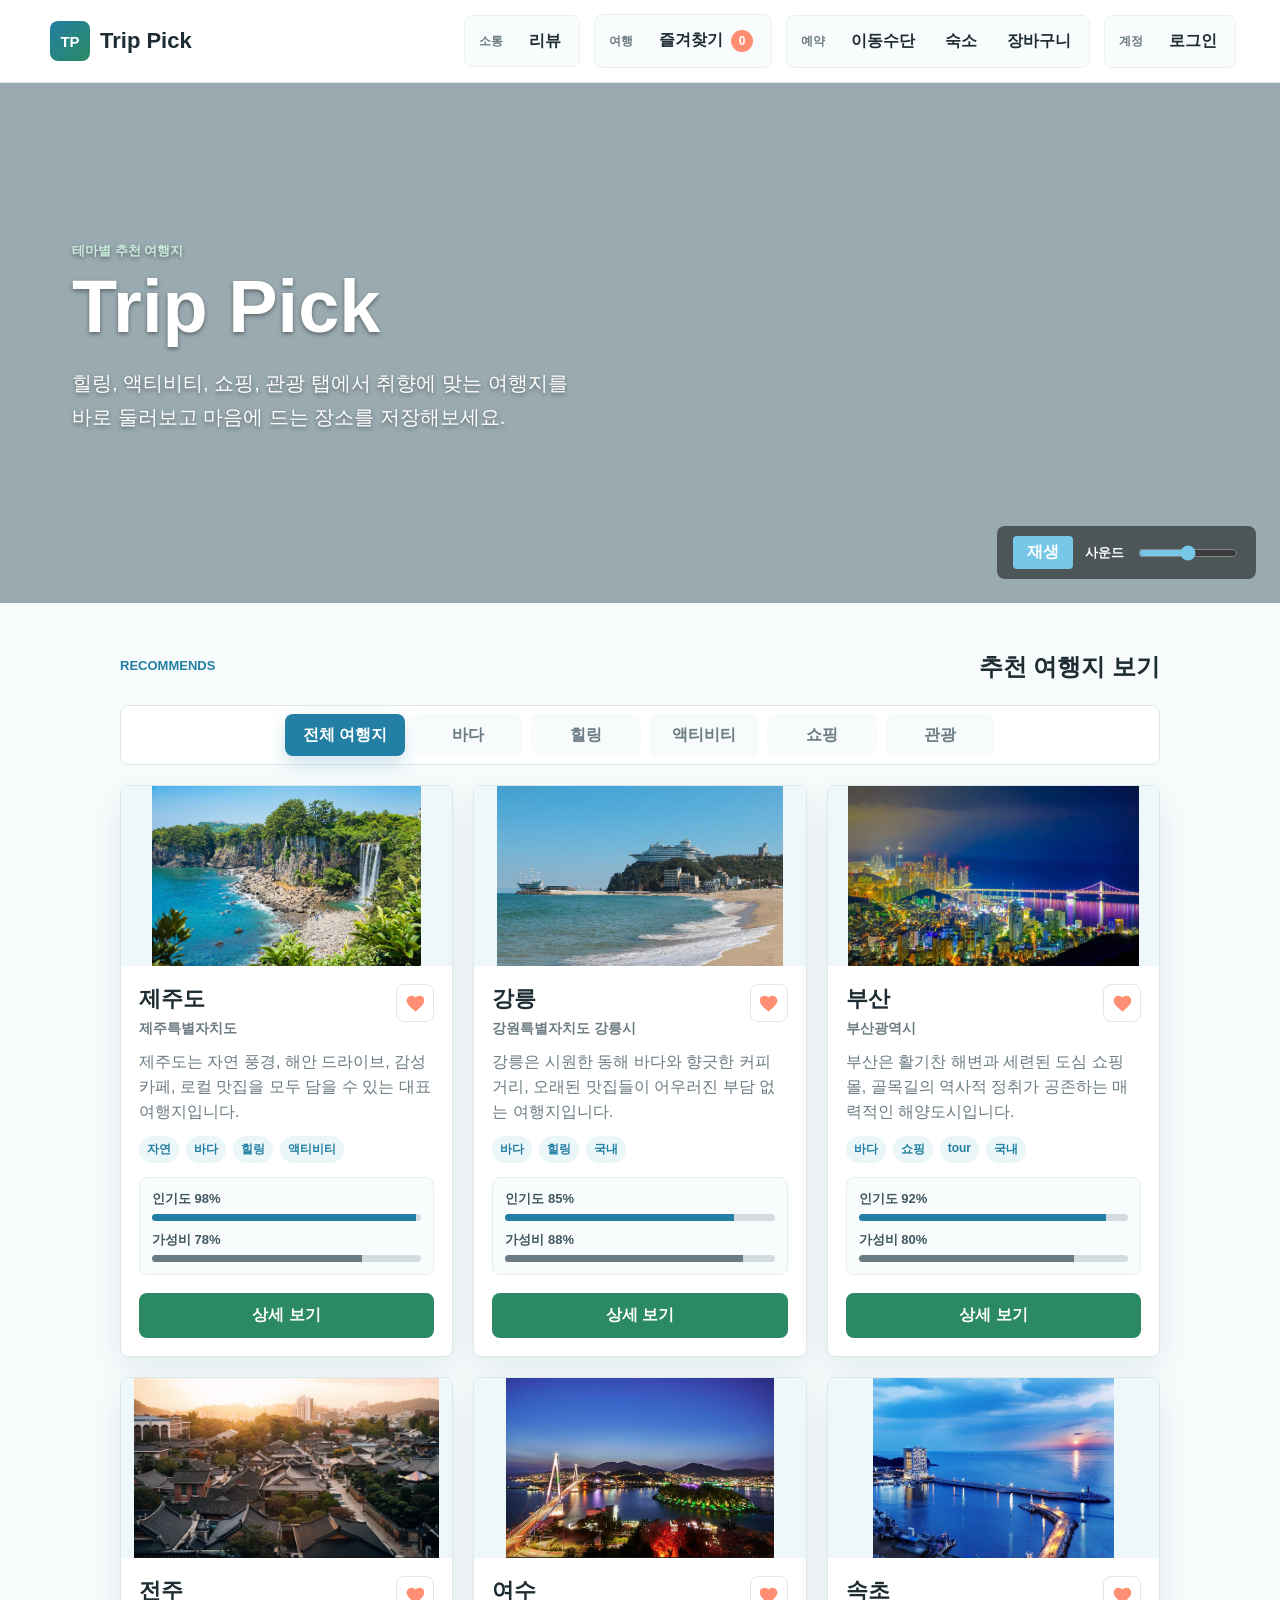
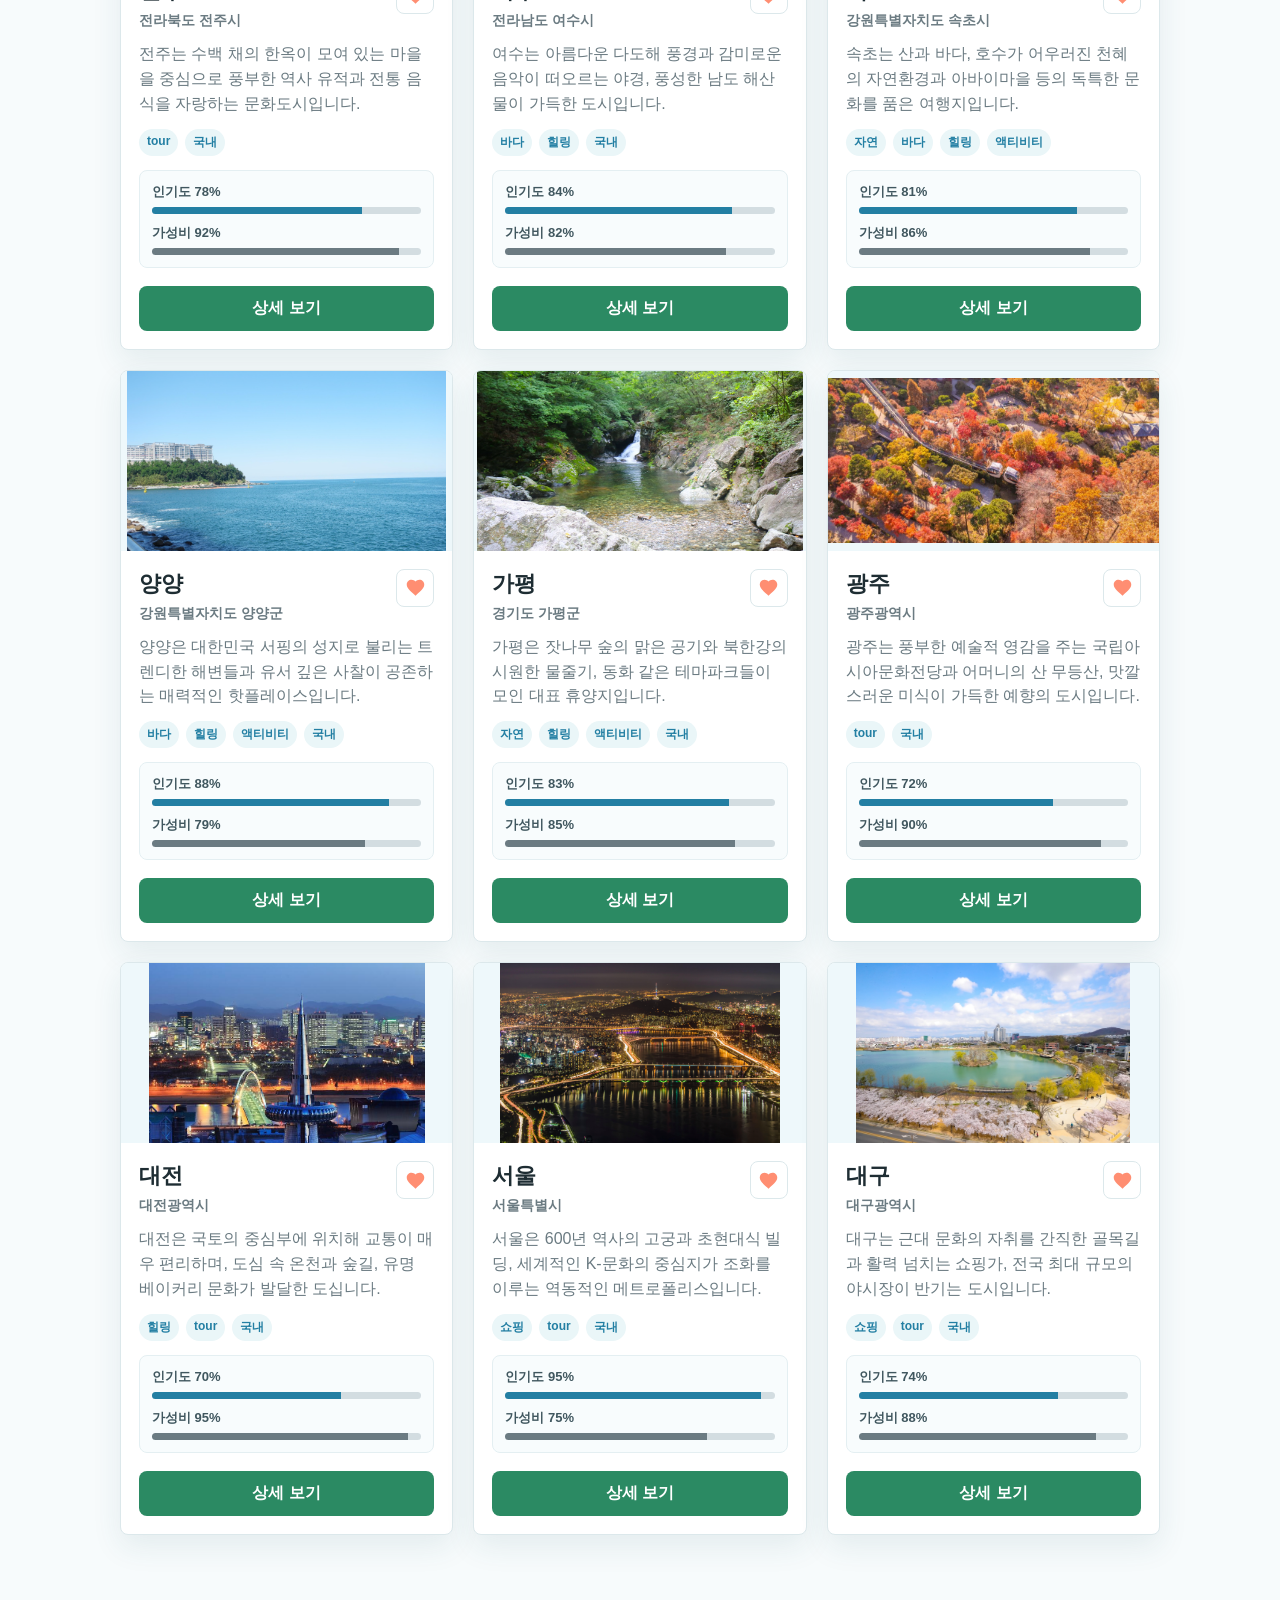
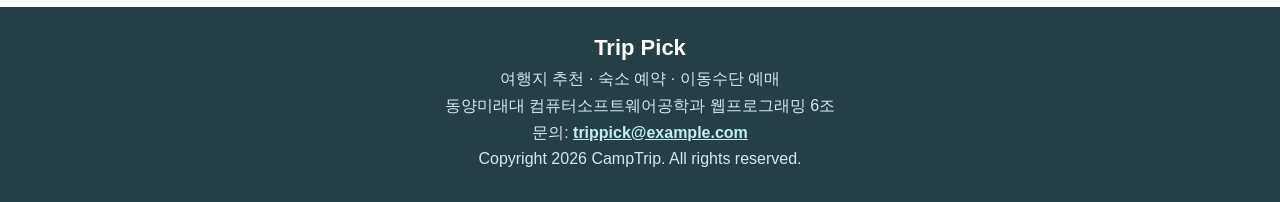
==== commit be485113: "검수" ====
--- a/index.html
+++ b/index.html
@@ -1,11 +1,11 @@
-﻿<!DOCTYPE html>
+<!DOCTYPE html>
 <html lang="ko">
 <head>
   <meta charset="UTF-8">
   <meta name="viewport" content="width=device-width, initial-scale=1.0">
-  # 웹 브라우저 탭에 표시될 사이트의 제목입니다.
+  <!-- 웹 브라우저 탭에 표시될 사이트의 제목입니다. -->
   <title>Trip Pick - 나에게 맞는 여행지 추천</title>
-  # 외부에 있는 CSS(스타일시트) 파일들을 불러와서 웹 페이지를 예쁘게 꾸밉니다.
+  <!-- 외부에 있는 CSS(스타일시트) 파일들을 불러와서 웹 페이지를 예쁘게 꾸밉니다. -->
   <link rel="stylesheet" href="css/base.css">
   <link rel="stylesheet" href="css/home.css">
   <link rel="stylesheet" href="css/destinations.css">
@@ -13,88 +13,88 @@
   <link rel="stylesheet" href="css/services.css">
 </head>
 <body>
-  # [상단 바] 웹사이트의 최상단에 고정되는 로고와 메뉴 영역입니다.
+  <!-- [상단 바] 웹사이트의 최상단에 고정되는 로고와 메뉴 영역입니다. -->
   <header class="topbar">
-    # 브랜드 로고 버튼: 클릭하면 메인(home) 화면으로 이동하도록 data-view 속성을 주었습니다.
+    <!-- 브랜드 로고 버튼: 클릭하면 메인(home) 화면으로 이동하도록 data-view 속성을 주었습니다. -->
     <button class="brand" type="button" data-view="home">
-      # 로고 앞에 붙는 작은 심볼/마크를 감싸는 태그입니다.
+      <!-- 로고 앞에 붙는 작은 심볼/마크를 감싸는 태그입니다. -->
       <span class="brand-mark">TP</span>
-      # 서비스 이름입니다.
+      <!-- 서비스 이름입니다. -->
       <span>Trip Pick</span>
     </button>
-    # 네비게이션 메뉴: 사용자가 사이트를 탐색할 수 있는 메뉴 링크들의 모음입니다.
+    <!-- 네비게이션 메뉴: 사용자가 사이트를 탐색할 수 있는 메뉴 링크들의 모음입니다. -->
     <nav class="nav" aria-label="주요 메뉴">
-      # 소통 관련 메뉴 그룹입니다.
+      <!-- 소통 관련 메뉴 그룹입니다. -->
       <div class="nav-group">
         <span class="nav-title">소통</span>
-        # 다른 HTML 파일(리뷰 페이지)로 이동하는 링크(하이퍼링크) 태그입니다.
+        <!-- 다른 HTML 파일(리뷰 페이지)로 이동하는 링크(하이퍼링크) 태그입니다. -->
         <a class="nav-link-button" href="reviews.html">리뷰</a>
       </div>
-      # 여행 관련 메뉴 그룹입니다.
+      <!-- 여행 관련 메뉴 그룹입니다. -->
       <div class="nav-group">
         <span class="nav-title">여행</span>
-        # 즐겨찾기 화면으로 이동하는 버튼과 담긴 개수를 보여줄 숫자창입니다.
+        <!-- 즐겨찾기 화면으로 이동하는 버튼과 담긴 개수를 보여줄 숫자창입니다. -->
         <button type="button" data-view="favorites">즐겨찾기 <span id="favoriteCount">0</span></button>
       </div>
-      # 예약 관련 메뉴 그룹입니다.
+      <!-- 예약 관련 메뉴 그룹입니다. -->
       <div class="nav-group">
         <span class="nav-title">예약</span>
-        # 각각 이동수단, 숙소, 장바구니 화면으로 전환해주는 버튼들입니다.
+        <!-- 각각 이동수단, 숙소, 장바구니 화면으로 전환해주는 버튼들입니다. -->
         <button type="button" data-view="train">이동수단</button>
         <button type="button" data-view="hotel">숙소</button>
         <button type="button" data-view="payment">장바구니</button>
       </div>
-      # 계정 관련 메뉴 그룹입니다.
+      <!-- 계정 관련 메뉴 그룹입니다. -->
       <div class="nav-group account-group">
         <span class="nav-title">계정</span>
-        # 로그인 화면으로 이동하는 버튼입니다.
+        <!-- 로그인 화면으로 이동하는 버튼입니다. -->
         <button class="login-nav-button" type="button" data-view="login">로그인</button>
       </div>
     </nav>
   </header>
 
-  # [메인 콘텐츠 영역] 사용자가 보는 실제 핵심 내용들이 들어갑니다.
+  <!-- [메인 콘텐츠 영역] 사용자가 보는 실제 핵심 내용들이 들어갑니다. -->
   <main>
-    # 1. 홈(메인) 화면 레이아웃 (기본적으로 active 클래스가 붙어있어 가장 먼저 보입니다)
+    <!-- 1. 홈(메인) 화면 레이아웃 (기본적으로 active 클래스가 붙어있어 가장 먼저 보입니다) -->
     <section id="homeView" class="view active">
-      # 대형 홍보 영역(히어로 섹션): 배경 동영상과 메인 타이틀 문구가 들어갑니다.
+      <!-- 대형 홍보 영역(히어로 섹션): 배경 동영상과 메인 타이틀 문구가 들어갑니다. -->
       <div class="hero">
-        # 자동 재생(autoplay), 반복 재생(loop), 소리 끔(muted) 상태로 돌아가는 배경 동영상입니다.
+        <!-- 자동 재생(autoplay), 반복 재생(loop), 소리 끔(muted) 상태로 돌아가는 배경 동영상입니다. -->
         <video class="hero-bg-video" autoplay loop muted playsinline>
           <source src="main_video_mp4.mp4" type="video/mp4">
         </video>
 
-        # 동영상 위에 겹쳐서 보여줄 멋진 안내 문구들입니다.
+        <!-- 동영상 위에 겹쳐서 보여줄 멋진 안내 문구들입니다. -->
         <div class="hero-copy">
           <p class="eyebrow">테마별 추천 여행지</p>
           <h1>Trip Pick</h1>
           <p>힐링, 액티비티, 쇼핑, 관광 탭에서 취향에 맞는 여행지를 바로 둘러보고 마음에 드는 장소를 저장해보세요.</p>
         </div>
 
-        # 배경음악(BGM)을 끄고 켜거나 볼륨을 조절할 수 있는 컨트롤러 상자입니다.
+        <!-- 배경음악(BGM)을 끄고 켜거나 볼륨을 조절할 수 있는 컨트롤러 상자입니다. -->
         <div class="audio-control-panel">
-          # 반복 재생되는 오디오 파일 배경 태그입니다.
+          <!-- 반복 재생되는 오디오 파일 배경 태그입니다. -->
           <audio id="bgmAudio" loop>
             <source src="bgm.mp3.mp3" type="audio/mpeg">
           </audio>
-          # 음악을 틀고 멈출 재생 버튼입니다.
+          <!-- 음악을 틀고 멈출 재생 버튼입니다. -->
           <button id="audioPlayBtn" type="button">재생</button>
-          # 볼륨 조절 슬라이더(range 입력창)입니다. 최소 0, 최대 1, 0.1칸씩 조절 가능합니다.
+          <!-- 볼륨 조절 슬라이더(range 입력창)입니다. 최소 0, 최대 1, 0.1칸씩 조절 가능합니다. -->
           <label for="bgmVolume">사운드</label>
           <input id="bgmVolume" type="range" min="0" max="1" step="0.1" value="0.5">
         </div>
       </div>
 
-      # 추천 여행지 리스트를 카테고리별로 모아둔 섹션입니다.
+      <!-- 추천 여행지 리스트를 카테고리별로 모아둔 섹션입니다. -->
       <section class="all-destinations-section">
         <div class="section-title">
           <p class="eyebrow">RECOMMENDS</p>
           <h2>추천 여행지 보기</h2>
         </div>
 
-        # CSS를 활용해 탭(Tab) 메뉴를 구현하기 위해 라디오 버튼들을 배치해 두었습니다.
+        <!-- CSS를 활용해 탭(Tab) 메뉴를 구현하기 위해 라디오 버튼들을 배치해 두었습니다. -->
         <div class="category-tabs-wrap">
-          # 같은 name("homeCategory")을 공유하므로 단 하나만 선택할 수 있습니다.
+          <!-- 같은 name("homeCategory")을 공유하므로 단 하나만 선택할 수 있습니다. -->
           <input class="category-radio" type="radio" name="homeCategory" id="tab-all" checked>
           <input class="category-radio" type="radio" name="homeCategory" id="tab-sea">
           <input class="category-radio" type="radio" name="homeCategory" id="tab-healing">
@@ -102,7 +102,7 @@
           <input class="category-radio" type="radio" name="homeCategory" id="tab-shopping">
           <input class="category-radio" type="radio" name="homeCategory" id="tab-tour">
 
-          # 화면에 깔끔하게 보여줄 카테고리 탭 버튼(라벨)들입니다. 클릭하면 위의 라디오 버튼이 체크됩니다.
+          <!-- 화면에 깔끔하게 보여줄 카테고리 탭 버튼(라벨)들입니다. 클릭하면 위의 라디오 버튼이 체크됩니다. -->
           <nav class="category-tabs" aria-label="여행지 카테고리">
             <label for="tab-all">전체 여행지</label>
             <label for="tab-sea">바다</label>
@@ -112,7 +112,7 @@
             <label for="tab-tour">관광</label>
           </nav>
 
-          # 자바스크립트를 통해 각 카테고리에 맞는 여행지 카드들이 동적으로 들어갈 빈 상자 영역들입니다.
+          <!-- 자바스크립트를 통해 각 카테고리에 맞는 여행지 카드들이 동적으로 들어갈 빈 상자 영역들입니다. -->
           <div class="tab-panels">
             <section class="tab-panel all-panel" data-category-panel="all"></section>
             <section class="tab-panel sea-panel" data-category-panel="sea"></section>
@@ -125,15 +125,15 @@
       </section>
     </section>
 
-    # 2. 여행지 상세 정보 화면 구역
+    <!-- 2. 여행지 상세 정보 화면 구역 -->
     <section id="detailView" class="view">
-      # 뒤로 가기 버튼입니다.
+      <!-- 뒤로 가기 버튼입니다. -->
       <button class="back-button" type="button" data-view="home">← 첫 화면으로</button>
-      # 상세 내용(하단의 detailTemplate 내용)이 스크립트에 의해 주입될 빈 독립 문서(article) 영역입니다.
+      <!-- 상세 내용(하단의 detailTemplate 내용)이 스크립트에 의해 주입될 빈 독립 문서(article) 영역입니다. -->
       <article id="detailContent" class="detail"></article>
     </section>
 
-    # 3. 즐겨찾기(찜) 목록 화면 구역
+    <!-- 3. 즐겨찾기(찜) 목록 화면 구역 -->
     <section id="favoritesView" class="view">
       <div class="page-head">
         <div>
@@ -142,11 +142,11 @@
         </div>
         <button class="secondary-button" type="button" data-view="home">전체 여행지 보기</button>
       </div>
-      # 사용자가 하트를 누른 여행지 카드가 그리드(격자) 형태로 이곳에 배치됩니다.
+      <!-- 사용자가 하트를 누른 여행지 카드가 그리드(격자) 형태로 이곳에 배치됩니다. -->
       <div id="favoriteList" class="card-grid"></div>
     </section>
 
-    # 4. 로그인 화면 구역
+    <!-- 4. 로그인 화면 구역 -->
     <section id="loginView" class="view service-view">
       <div class="page-head">
         <div>
@@ -157,36 +157,36 @@
       </div>
 
       <div class="member-layout account-layout">
-        # 사용자가 아이디/비번을 입력해 제출(submit)할 수 있는 폼 상자입니다.
+        <!-- 사용자가 아이디/비번을 입력해 제출(submit)할 수 있는 폼 상자입니다. -->
         <form id="loginForm" class="form-panel account-card">
           <h2>Trip Pick 로그인</h2>
 
           <div class="input-list">
-            # 입력창과 텍스트 제목을 연결해 주는 label 태그입니다.
+            <!-- 입력창과 텍스트 제목을 연결해 주는 label 태그입니다. -->
             <label>
               아이디
-              # 필수(required)로 입력해야 하는 일반 텍스트 입력창입니다.
+              <!-- 필수(required)로 입력해야 하는 일반 텍스트 입력창입니다. -->
               <input id="loginEmail" type="text" placeholder="아이디" required>
             </label>
             <label>
               비밀번호
-              # 글자가 땡땡땡(***)으로 가려지는 비밀번호 전용 입력창입니다.
+              <!-- 글자가 땡땡땡(***)으로 가려지는 비밀번호 전용 입력창입니다. -->
               <input id="loginPassword" type="password" placeholder="비밀번호" required>
             </label>
           </div>
 
-          # 이 버튼을 누르면 form 안의 데이터가 전송되거나 확인 절차가 실행됩니다.
+          <!-- 이 버튼을 누르면 form 안의 데이터가 전송되거나 확인 절차가 실행됩니다. -->
           <button class="primary-button account-button" type="submit">로그인</button>
 
           <div class="account-links">
-            # 회원가입 화면으로 전환시켜 주는 텍스트 디자인 버튼입니다.
+            <!-- 회원가입 화면으로 전환시켜 주는 텍스트 디자인 버튼입니다. -->
             <button class="text-button" type="button" data-view="signup">회원가입</button>
           </div>
         </form>
       </div>
     </section>
 
-    # 5. 회원가입 화면 구역
+    <!-- 5. 회원가입 화면 구역 -->
     <section id="signupView" class="view service-view">
       <div class="page-head">
         <div>
@@ -197,7 +197,7 @@
       </div>
 
       <div class="member-layout account-layout">
-        # 회원정보 입력을 위한 폼 구역입니다.
+        <!-- 회원정보 입력을 위한 폼 구역입니다. -->
         <form id="signupForm" class="form-panel account-card">
           <h2>Trip Pick 회원가입</h2>
 
@@ -212,7 +212,7 @@
             </label>
             <label>
               이메일
-              # 이메일 형식(@ 기호 포함)인지 브라우저가 알아서 검사해주는 이메일 전용 입력창입니다.
+              <!-- 이메일 형식(@ 기호 포함)인지 브라우저가 알아서 검사해주는 이메일 전용 입력창입니다. -->
               <input id="signupEmail" type="email" placeholder="trip@example.com" required>
             </label>
             <label>
@@ -229,7 +229,7 @@
       </div>
     </section>
 
-    # 6. 이동수단 예약 화면 구역
+    <!-- 6. 이동수단 예약 화면 구역 -->
     <section id="trainView" class="view service-view">
       <div class="page-head">
         <div>
@@ -243,7 +243,7 @@
         <div class="form-grid">
           <label>
             이동수단
-            # 드롭다운 선택 상자입니다. 여러 선택지 중 하나를 마우스로 골라 선택하게 합니다.
+            <!-- 드롭다운 선택 상자입니다. 여러 선택지 중 하나를 마우스로 골라 선택하게 합니다. -->
             <select id="transportType">
               <option value="train">기차</option>
               <option value="flight">비행기</option>
@@ -284,7 +284,7 @@
           </label>
           <label>
             출발일
-            # 작은 달력 창이 뜨면서 연, 월, 일을 편하게 고를 수 있게 해주는 날짜 전용 입력창입니다.
+            <!-- 작은 달력 창이 뜨면서 연, 월, 일을 편하게 고를 수 있게 해주는 날짜 전용 입력창입니다. -->
             <input id="trainDate" type="date">
           </label>
           <label id="passengerLabel">
@@ -298,12 +298,12 @@
           </label>
         </div>
 
-        # 조건에 맞는 기차/차량 예약 옵션 결과 리스트들이 자바스크립트에 의해 들어올 빈 공간입니다.
+        <!-- 조건에 맞는 기차/차량 예약 옵션 결과 리스트들이 자바스크립트에 의해 들어올 빈 공간입니다. -->
         <div class="booking-list" id="trainOptions"></div>
       </form>
     </section>
 
-    # 7. 숙소 예약 화면 구역
+    <!-- 7. 숙소 예약 화면 구역 -->
     <section id="hotelView" class="view service-view">
       <div class="page-head">
         <div>
@@ -313,7 +313,7 @@
         <button class="secondary-button" type="button" data-view="payment">장바구니로</button>
       </div>
 
-      # 숙소를 필터링하고 정렬하는 조건 도구 모음 바(Toolbar) 영역입니다.
+      <!-- 숙소를 필터링하고 정렬하는 조건 도구 모음 바(Toolbar) 영역입니다. -->
       <div class="toolbar stay-toolbar">
         <label>
           여행지
@@ -343,7 +343,7 @@
         </label>
         <label>
           숙박
-          # 사용자가 임의로 글자를 수정할 수 없고 오직 읽기만 가능한(readonly) 안내창입니다.
+          <!-- 사용자가 임의로 글자를 수정할 수 없고 오직 읽기만 가능한(readonly) 안내창입니다. -->
           <input id="nightCount" type="text" value="1박" readonly>
         </label>
         <label>
@@ -356,11 +356,11 @@
         </label>
       </div>
 
-      # 조건에 맞춰 필터링 된 호텔 카드 목록이 동적으로 배치될 그리드 박스입니다.
+      <!-- 조건에 맞춰 필터링 된 호텔 카드 목록이 동적으로 배치될 그리드 박스입니다. -->
       <div id="hotelList" class="hotel-grid"></div>
     </section>
 
-    # 8. 장바구니 화면 구역
+    <!-- 8. 장바구니 화면 구역 -->
     <section id="paymentView" class="view service-view">
       <div class="page-head">
         <div>
@@ -371,14 +371,14 @@
       </div>
 
       <div class="payment-layout">
-        # 메인 흐름 외에 우측이나 좌측의 사이드바/요약창을 만들 때 사용하는 사이드 정보(aside) 태그입니다.
+        <!-- 메인 흐름 외에 우측이나 좌측의 사이드바/요약창을 만들 때 사용하는 사이드 정보(aside) 태그입니다. -->
         <aside class="payment-summary">
           <h2>장바구니 요약</h2>
-          # 현재 담은 선택 상품 리스트가 자바스크립트로 표현될 곳입니다.
+          <!-- 현재 담은 선택 상품 리스트가 자바스크립트로 표현될 곳입니다. -->
           <div id="bookingSummary"></div>
           <div class="total-row">
             <span>총 금액</span>
-            # 금액 글씨를 굵고 중요하게 강조하여 보여주는 strong 태그입니다.
+            <!-- 금액 글씨를 굵고 중요하게 강조하여 보여주는 strong 태그입니다. -->
             <strong id="totalPrice">0원</strong>
           </div>
         </aside>
@@ -389,7 +389,7 @@
       </div>
     </section>
 
-    # 9. 최종 결제 화면 구역
+    <!-- 9. 최종 결제 화면 구역 -->
     <section id="checkoutView" class="view service-view">
       <div class="page-head">
         <div>
@@ -409,7 +409,7 @@
           </div>
         </aside>
         
-        # 주문자의 개인 정보와 결제 방식을 입력받는 최종 서류(Form) 양식입니다.
+        <!-- 주문자의 개인 정보와 결제 방식을 입력받는 최종 서류(Form) 양식입니다. -->
         <form id="paymentForm" class="form-panel">
           <h2>주문자 정보</h2>
           <label>
@@ -418,16 +418,16 @@
           </label>
           <label>
             연락처
-            # 전화번호(tel) 양식창이며, 정규표현식(pattern) 기능을 빌려 010-0000-0000 형식만 입력되도록 강제합니다.
+            <!-- 전화번호(tel) 양식창이며, 정규표현식(pattern) 기능을 빌려 010-0000-0000 형식만 입력되도록 강제합니다. -->
             <input id="payerPhone" type="tel" placeholder="010-0000-0000" pattern="010-[0-9]{4}-[0-9]{4}" maxlength="13" required>
           </label>
           
-          # fieldset: 폼 안에서 연관된 입력 항목들을 하나의 사각형 그룹으로 예쁘게 묶어주는 태그입니다.
+          <!-- fieldset: 폼 안에서 연관된 입력 항목들을 하나의 사각형 그룹으로 예쁘게 묶어주는 태그입니다. -->
           <fieldset class="payment-method-fieldset">
-            # legend: fieldset으로 묶은 입력 그룹의 대표 제목을 붙여주는 태그입니다.
+            <!-- legend: fieldset으로 묶은 입력 그룹의 대표 제목을 붙여주는 태그입니다. -->
             <legend>결제 수단 선택</legend>
             <label>
-              # radio: 동일한 name 속성을 가진 단추 중 단 하나만 동그라미 체크할 수 있는 라디오 버튼입니다.
+              <!-- radio: 동일한 name 속성을 가진 단추 중 단 하나만 동그라미 체크할 수 있는 라디오 버튼입니다. -->
               <input type="radio" name="payment" value="카드 결제" required>
               카드 결제
             </label>
@@ -441,36 +441,36 @@
             </label>
           </fieldset>
           <button class="primary-button" type="submit">주문하기</button>
-          # 하단에 상태 메시지를 실시간으로 띄워줄 알림 문단입니다.
+          <!-- 하단에 상태 메시지를 실시간으로 띄워줄 알림 문단입니다. -->
           <p id="paymentMessage" class="status-message">이동수단이나 숙소를 선택하면 장바구니 요약에 표시됩니다.</p>
         </form>
       </div>
     </section>
   </main>
 
-  # [템플릿 구역] 당장 화면에 출력되지는 않지만, 자바스크립트가 구조를 복사해 새 항목을 찍어낼 때 쓰는 '양식 틀'입니다.
+  <!-- [템플릿 구역] 당장 화면에 출력되지는 않지만, 자바스크립트가 구조를 복사해 새 항목을 찍어낼 때 쓰는 '양식 틀'입니다. -->
   
-  # 여행지 상세 페이지를 채울 전체 템플릿 양식입니다.
+  <!-- 여행지 상세 페이지를 채울 전체 템플릿 양식입니다. -->
   <template id="detailTemplate">
     <div class="detail-hero">
-      # 이미지를 표시하는 태그입니다. 자바스크립트가 데이터를 채워 넣을 수 있게 data-field를 가지고 있습니다.
+      <!-- 이미지를 표시하는 태그입니다. 자바스크립트가 데이터를 채워 넣을 수 있게 data-field를 가지고 있습니다. -->
       <img data-field="image" src="" alt="">
       <div class="detail-main">
         <div class="detail-title-row">
           <div>
             <p class="eyebrow">Destination Detail</p>
-            # 대제목: 여행지의 이름이 대문짝만하게 찍힐 타이틀입니다.
+            <!-- 대제목: 여행지의 이름이 대문짝만하게 찍힐 타이틀입니다. -->
             <h1 data-field="name"></h1>
             <p class="detail-intro" data-field="intro"></p>
           </div>
-          # 찜하기(하트) 기능을 수행할 버튼입니다.
+          <!-- 찜하기(하트) 기능을 수행할 버튼입니다. -->
           <button class="favorite-button" type="button" data-field="favoriteButton">♥</button>
         </div>
         <div class="tags" data-field="tags"></div>
         
-        # 격자 구조로 가이드 박스 7개를 알차게 배치하는 인포메이션 공간입니다.
+        <!-- 격자 구조로 가이드 박스 7개를 알차게 배치하는 인포메이션 공간입니다. -->
         <div class="info-grid">
-          # 각각의 개별 정보 테마를 의미론적으로 분리한 소구역(section) 태그들입니다.
+          <!-- 각각의 개별 정보 테마를 의미론적으로 분리한 소구역(section) 태그들입니다. -->
           <section class="info-box">
             <h3>추천 코스</h3>
             <p data-field="course"></p>
@@ -501,23 +501,23 @@
           </section>
         </div>
         
-        # 클릭하면 숨겨진 내용이 주르륵 열리는 아코디언 메뉴 존입니다.
+        <!-- 클릭하면 숨겨진 내용이 주르륵 열리는 아코디언 메뉴 존입니다. -->
         <div class="detail-accordion">
-          # details: 자체적으로 접고 펼치는 인터랙티브 기능을 수행하는 토글 태그입니다.
+          <!-- details: 자체적으로 접고 펼치는 인터랙티브 기능을 수행하는 토글 태그입니다. -->
           <details class="detail-panel">
-            # summary: details 태그가 닫혀있을 때 겉으로 드러나는 대표 요약 제목 문구입니다.
+            <!-- summary: details 태그가 닫혀있을 때 겉으로 드러나는 대표 요약 제목 문구입니다. -->
             <summary>1일차 / 2일차 / 3일차 추천 코스</summary>
-            # 이 내부에 상세 테이블 일정표들이 차곡차곡 쌓이게 됩니다.
+            <!-- 이 내부에 상세 테이블 일정표들이 차곡차곡 쌓이게 됩니다. -->
             <div class="itinerary-stack" data-field="itinerary"></div>
           </details>
           <details class="detail-panel">
             <summary>여행 준비물 체크리스트</summary>
-            # 순서가 따로 없는 목록(ul) 태그로, 이 안에 체크리스트 항목이 들어옵니다.
+            <!-- 순서가 따로 없는 목록(ul) 태그로, 이 안에 체크리스트 항목이 들어옵니다. -->
             <ul class="packing-checklist" data-field="packing"></ul>
           </details>
         </div>
         
-        # 추천 주변 관광지를 카드 형태로 모아 보여줄 탭 섹션입니다.
+        <!-- 추천 주변 관광지를 카드 형태로 모아 보여줄 탭 섹션입니다. -->
         <section class="detail-attraction-tab">
           <div class="detail-tab-head">
             <span>추천 관광지</span>
@@ -525,7 +525,7 @@
           <div class="detail-attraction-list" data-field="attractions"></div>
         </section>
         
-        # 추천 주변 숙소를 카드 형태로 모아 보여줄 탭 섹션입니다.
+        <!-- 추천 주변 숙소를 카드 형태로 모아 보여줄 탭 섹션입니다. -->
         <section class="detail-hotel-tab">
           <div class="detail-tab-head">
             <span>추천 숙소</span>
@@ -536,31 +536,31 @@
     </div>
   </template>
 
-  # 일정표를 담을 표(Table) 기본 틀 템플릿입니다.
+  <!-- 일정표를 담을 표(Table) 기본 틀 템플릿입니다. -->
   <template id="itineraryTableTemplate">
     <table class="itinerary-table">
-      # 표 바로 위에 표의 핵심 제목이나 부연 설명을 달아두는 캡션 태그입니다.
+      <!-- 표 바로 위에 표의 핵심 제목이나 부연 설명을 달아두는 캡션 태그입니다. -->
       <caption></caption>
-      # 표의 최상단 제목 행들을 모아서 선언해 주는 헤더 구역입니다.
+      <!-- 표의 최상단 제목 행들을 모아서 선언해 주는 헤더 구역입니다. -->
       <thead>
-        # tr: 한 줄(Row, 행)을 생성합니다.
+        <!-- tr: 한 줄(Row, 행)을 생성합니다. -->
         <tr>
-          # th: 열의 제목이 되는 칸(셀)을 만듭니다. scope="col"은 아래 세로 방향 데이터들의 대리인임을 뜻합니다.
+          <!-- th: 열의 제목이 되는 칸(셀)을 만듭니다. scope="col"은 아래 세로 방향 데이터들의 대리인임을 뜻합니다. -->
           <th scope="col">시간</th>
           <th scope="col">장소</th>
           <th scope="col">활동</th>
           <th scope="col">예상 비용</th>
         </tr>
       </thead>
-      # 표의 실제 본문 내용 데이터 행들이 주입되어 채워지는 본체 구역입니다.
+      <!-- 표의 실제 본문 내용 데이터 행들이 주입되어 채워지는 본체 구역입니다. -->
       <tbody></tbody>
     </table>
   </template>
 
-  # 일정표 내부의 실질적인 데이터 한 줄(Row) 모양의 템플릿입니다.
+  <!-- 일정표 내부의 실질적인 데이터 한 줄(Row) 모양의 템플릿입니다. -->
   <template id="itineraryRowTemplate">
     <tr>
-      # td: 일반적인 정보 데이터가 들어가는 알맹이 칸(셀)들입니다.
+      <!-- td: 일반적인 정보 데이터가 들어가는 알맹이 칸(셀)들입니다. -->
       <td data-field="time"></td>
       <td data-field="place"></td>
       <td data-field="activity"></td>
@@ -568,40 +568,40 @@
     </tr>.
   </template>
 
-  # 준비물 체크리스트 항목 하나하나의 모양을 정의한 템플릿입니다.
+  <!-- 준비물 체크리스트 항목 하나하나의 모양을 정의한 템플릿입니다. -->
   <template id="packingItemTemplate">
-    # li: 리스트(ul) 구조 내부에 들어갈 개별 항목 요소입니다.
+    <!-- li: 리스트(ul) 구조 내부에 들어갈 개별 항목 요소입니다. -->
     <li>
       <label>
-        # 체크 표시를 껐다 켰다 할 수 있는 네모난 체크박스(checkbox) 창입니다.
+        <!-- 체크 표시를 껐다 켰다 할 수 있는 네모난 체크박스(checkbox) 창입니다. -->
         <input type="checkbox">
-        # 준비물 이름 텍스트가 인쇄될 자리입니다.
+        <!-- 준비물 이름 텍스트가 인쇄될 자리입니다. -->
         <span></span>
       </label>
     </li>
   </template>
 
-  # [푸터] 웹 사이트 하단에 상시 노출되는 고정 안내창 구역입니다.
+  <!-- [푸터] 웹 사이트 하단에 상시 노출되는 고정 안내창 구역입니다. -->
   <footer class="site-footer">
-    # 서비스 이름을 진하고 강력하게 강조합니다.
+    <!-- 서비스 이름을 진하고 강력하게 강조합니다. -->
     <strong>Trip Pick</strong>
     <p>여행지 추천 · 숙소 예약 · 이동수단 예매</p>
-    # 사이트를 개발한 소속 그룹 안내 문단입니다.
+    <!-- 사이트를 개발한 소속 그룹 안내 문단입니다. -->
     <p>동양미래대 컴퓨터소프트웨어공학과 웹프로그래밍 6조</p>
-    # mailto 프로토콜 링크를 걸어, 누르면 지정된 메일 주소로 편지를 쓸 수 있게 앱을 연동합니다.
+    <!-- mailto 프로토콜 링크를 걸어, 누르면 지정된 메일 주소로 편지를 쓸 수 있게 앱을 연동합니다. -->
     <p>문의: <a href="mailto:trippick@example.com">trippick@example.com</a></p>
-    # 사이트 저작권 소유 명시 문단입니다.
+    <!-- 사이트 저작권 소유 명시 문단입니다. -->
     <p>Copyright 2026 CampTrip. All rights reserved.</p>
   </footer>
   
-  # 사이트에 동적인 기능과 데이터 연동을 담당하는 외부 자바스크립트(JS) 파일들을 연이어 장착합니다.
+  <!-- 사이트에 동적인 기능과 데이터 연동을 담당하는 외부 자바스크립트(JS) 파일들을 연이어 장착합니다. -->
   <script src="js/data.js"></script>
   <script src="js/app-state.js"></script>
   <script src="js/destination-cards.js"></script>
   <script src="js/booking.js"></script>
   <script src="js/detail.js"></script>
   <script src="js/events.js"></script>
-  # 앞선 모든 자바스크립트 설정을 마친 후 최종적으로 사이트를 구동하고 첫 단추를 꿰는 실행 파일입니다.
+  <!-- 앞선 모든 자바스크립트 설정을 마친 후 최종적으로 사이트를 구동하고 첫 단추를 꿰는 실행 파일입니다. -->
   <script src="js/init.js"></script>
 </body>
 </html>
--- a/css/base.css
+++ b/css/base.css
@@ -1,4 +1,6 @@
 ﻿:root {
+  /* 사이트 전체에서 반복 사용하는 색상과 그림자 값을 변수로 모아둔 영역입니다.
+     다른 CSS 파일들은 이 변수들을 불러와 같은 색감과 분위기를 유지합니다. */
   --sky: #76c7e8;
   --sky-dark: #237fa3;
   --mint: #c9eddc;
@@ -14,10 +16,12 @@
 }
 
 * {
+  /* padding과 border가 요소의 실제 크기에 포함되게 해서 레이아웃 계산을 쉽게 만듭니다. */
   box-sizing: border-box;
 }
 
 body {
+  /* 모든 페이지가 공유하는 기본 글꼴, 배경색, 최소 너비를 지정합니다. */
   margin: 0;
   min-width: 1100px;
   color: var(--ink);
@@ -52,6 +56,7 @@
 button,
 input,
 select {
+  /* 버튼과 입력창도 body와 같은 글꼴을 사용하게 맞춥니다. */
   font: inherit;
 }
 
@@ -60,6 +65,7 @@
 }
 
 .topbar {
+  /* 페이지 상단에 고정되는 공통 네비게이션 바입니다. */
   position: sticky;
   top: 0;
   z-index: 10;
@@ -79,12 +85,14 @@
 .ghost-button,
 .secondary-button,
 .back-button {
+  /* 링크처럼 보이는 버튼들의 기본 테두리와 배경을 제거합니다. */
   border: 0;
   background: transparent;
   color: var(--ink);
 }
 
 .brand {
+  /* Trip Pick 로고 영역입니다. 버튼 또는 링크가 같은 모양으로 보이게 합니다. */
   display: flex;
   align-items: center;
   gap: 10px;
@@ -94,6 +102,7 @@
 }
 
 .brand-mark {
+  /* TP 글자를 담는 작은 그라데이션 로고 박스입니다. */
   display: grid;
   place-items: center;
   width: 40px;
@@ -106,6 +115,7 @@
 }
 
 .nav {
+  /* 상단 메뉴 그룹들을 오른쪽으로 정렬하는 컨테이너입니다. */
   display: flex;
   justify-content: flex-end;
   align-items: center;
@@ -114,6 +124,7 @@
 }
 
 .nav-group {
+  /* 메뉴를 '소통/여행/예약/계정'처럼 작은 그룹 단위로 묶어 보여줍니다. */
   display: flex;
   align-items: center;
   gap: 6px;
@@ -165,6 +176,7 @@
 }
 
 .nav button span {
+  /* 즐겨찾기 개수처럼 버튼 안에 들어가는 작은 숫자 배지입니다. */
   display: inline-grid;
   place-items: center;
   min-width: 22px;
@@ -177,10 +189,12 @@
 }
 
 .view {
+  /* SPA처럼 한 HTML 안에서 여러 화면을 숨겼다가 보여주기 위한 기본 상태입니다. */
   display: none;
 }
 
 .view.active {
+  /* 현재 선택된 화면만 active 클래스로 보이게 합니다. */
   display: block;
 }
 
@@ -191,6 +205,7 @@
 .detail-attraction-card,
 .info-box,
 .summary-item {
+  /* 카드류 요소가 hover될 때 부드럽게 움직이도록 공통 전환 효과를 줍니다. */
   transition: transform 0.18s ease, box-shadow 0.18s ease, border-color 0.18s ease;
   transform-origin: center;
 }
--- a/css/home.css
+++ b/css/home.css
@@ -1,4 +1,5 @@
 ﻿.hero {
+  /* 메인 첫 화면의 큰 영상 배너 영역입니다. 내부 텍스트와 오디오 컨트롤을 영상 위에 겹쳐 배치합니다. */
   position: relative;
   display: flex;
   align-items: center;
@@ -9,6 +10,7 @@
 }
 
 .hero-bg-video {
+  /* 배경 영상이 hero 전체를 꽉 채우도록 절대 위치로 깔아둡니다. */
   position: absolute;
   top: 50%;
   left: 50%;
@@ -21,6 +23,7 @@
 }
 
 .hero-copy {
+  /* 영상 위에 올라가는 제목/설명 문구입니다. z-index로 영상보다 앞에 보이게 합니다. */
   position: relative;
   z-index: 2;
   align-self: center;
@@ -29,6 +32,7 @@
   text-shadow: 0 2px 4px rgba(0,0,0,0.4);
 }
 .audio-control-panel {
+  /* 배경음악 재생 버튼과 볼륨 슬라이더를 담는 작은 컨트롤 패널입니다. */
   position: absolute;
   bottom: 24px;
   right: 24px;
@@ -69,6 +73,7 @@
   cursor: pointer;
 }
 .eyebrow {
+  /* 섹션 위에 붙는 작은 영문/보조 제목 스타일입니다. */
   margin: 0 0 10px;
   color: var(--sky-dark);
   font-size: 13px;
@@ -95,6 +100,7 @@
 }
 
 .all-destinations-section {
+  /* 메인 페이지의 추천 여행지 카드 목록을 담는 영역입니다. */
   width: 1040px;
   margin: 0 auto;
   padding: 48px 0 72px;
@@ -105,12 +111,14 @@
 }
 
 .category-radio {
+  /* 실제 radio 입력은 숨기고 label을 탭 버튼처럼 사용합니다. */
   position: absolute;
   opacity: 0;
   pointer-events: none;
 }
 
 .category-tabs {
+  /* 여행지 카테고리 탭 버튼들을 가로로 정렬하는 바입니다. */
   display: flex;
   justify-content: center;
   gap: 8px;
@@ -143,6 +151,7 @@
 }
 
 .tab-panel {
+  /* 선택되지 않은 탭 패널은 기본적으로 숨겨두고, 아래 checked 선택자에서 보여줍니다. */
   display: none;
   grid-template-columns: repeat(3, 1fr);
   gap: 20px;
@@ -154,6 +163,7 @@
 #tab-activity:checked ~ .category-tabs label[for="tab-activity"],
 #tab-shopping:checked ~ .category-tabs label[for="tab-shopping"],
 #tab-tour:checked ~ .category-tabs label[for="tab-tour"] {
+  /* 체크된 radio와 연결된 label만 활성 탭처럼 진한 배경으로 표시합니다. */
   color: white;
   background: var(--sky-dark);
   box-shadow: 0 8px 18px rgba(35, 127, 163, 0.22);
@@ -165,11 +175,13 @@
 #tab-activity:checked ~ .tab-panels .activity-panel,
 #tab-shopping:checked ~ .tab-panels .shopping-panel,
 #tab-tour:checked ~ .tab-panels .tour-panel {
+  /* 체크된 카테고리에 해당하는 카드 패널만 grid로 보여주는 CSS 탭 핵심 로직입니다. */
   display: grid;
 }
 
 .section-title,
 .page-head {
+  /* 섹션 제목과 우측 버튼을 한 줄에 정렬하는 공통 머리말 레이아웃입니다. */
   display: flex;
   justify-content: space-between;
   align-items: end;
@@ -183,6 +195,7 @@
 
 .primary-button,
 .secondary-button {
+  /* 여러 화면에서 재사용하는 기본 버튼 모양입니다. */
   border-radius: 8px;
   font-weight: 800;
 }
--- a/css/destinations.css
+++ b/css/destinations.css
@@ -1,6 +1,7 @@
 ﻿#detailView,
 #favoritesView,
 .service-view {
+  /* 상세/즐겨찾기/예약 계열 화면의 본문 폭을 맞추는 공통 컨테이너입니다. */
   width: 1040px;
   margin: 0 auto;
   padding: 48px 0 72px;
@@ -8,12 +9,14 @@
 
 .card-grid {
   display: grid;
+  /* 여행지 카드들을 3열 그리드로 배치합니다. 즐겨찾기 화면에서도 재사용됩니다. */
   grid-template-columns: repeat(3, 1fr);
   gap: 20px;
   margin-top: 22px;
 }
 
 .travel-card {
+  /* 메인과 즐겨찾기에 반복 출력되는 여행지 카드의 기본 박스 스타일입니다. */
   overflow: hidden;
   background: white;
   border: 1px solid var(--line);
@@ -22,6 +25,7 @@
 }
 
 .travel-card img {
+  /* 카드 상단 이미지 영역입니다. object-fit: contain으로 지역 사진이 잘리지 않게 보여줍니다. */
   display: block;
   width: 100%;
   height: 180px;
@@ -89,26 +93,43 @@
   content: url("../photo/광주1.png");
 }
 
-.card-body {
+.card-body,
+.travel-card-body {
+  /* 카드 내부 텍스트와 버튼이 붙지 않도록 여백을 줍니다. */
   padding: 18px;
 }
 
-.card-top {
+.card-top,
+.travel-card-header {
   display: flex;
+  /* 카드 제목 영역과 즐겨찾기 하트 버튼을 양쪽 끝으로 배치합니다. */
   justify-content: space-between;
   align-items: start;
   gap: 10px;
 }
 
-.card-body h3 {
+.card-body h3,
+.travel-card-header h2 {
   margin: 0;
   font-size: 22px;
 }
 
-.favorite-button {
+.travel-card-header p {
+  margin: 6px 0 0;
+  color: var(--muted);
+  font-size: 14px;
+  font-weight: 800;
+}
+
+.favorite-button,
+.favorite-toggle-button {
+  /* 상세 페이지 하트와 메인 카드 하트가 같은 크기/색상 체계를 쓰도록 묶은 스타일입니다. */
+  display: inline-grid;
+  place-items: center;
   flex: 0 0 38px;
   width: 38px;
   height: 38px;
+  padding: 0;
   border: 1px solid var(--line);
   border-radius: 8px;
   background: #fff;
@@ -116,13 +137,33 @@
   font-size: 20px;
 }
 
-.favorite-button.saved {
+.favorite-toggle-button svg {
+  width: 21px;
+  height: 21px;
+  fill: currentColor;
+}
+
+.favorite-button:hover,
+.favorite-toggle-button:hover {
   color: white;
   border-color: var(--coral);
   background: var(--coral);
-}
-
-.tags {
+  /* 하트 버튼에 마우스를 올렸을 때 저장 가능한 버튼임을 시각적으로 강조합니다. */
+  transform: translateY(-2px);
+  box-shadow: 0 8px 18px rgba(255, 142, 114, 0.28);
+}
+
+.favorite-button.saved,
+.favorite-toggle-button.saved {
+  /* 이미 즐겨찾기에 담긴 상태를 코랄색 배경으로 표시합니다. */
+  color: white;
+  border-color: var(--coral);
+  background: var(--coral);
+}
+
+.tags,
+.tag-row {
+  /* 여행지 성격을 나타내는 작은 태그들을 줄바꿈 가능한 행으로 보여줍니다. */
   display: flex;
   flex-wrap: wrap;
   gap: 7px;
@@ -138,8 +179,11 @@
   font-weight: 800;
 }
 
-.reason {
+.reason,
+.intro-text {
+  /* 카드 설명 문구가 너무 짧아도 카드 높이가 심하게 흔들리지 않도록 최소 높이를 둡니다. */
   min-height: 48px;
+  margin: 12px 0 0;
   color: var(--muted);
   line-height: 1.55;
 }
@@ -174,6 +218,7 @@
 .card-meter-list progress,
 .card-meter-list input[type="range"] {
   display: block;
+  /* 카드 하단의 '상세 보기'와 '삭제하기' 버튼에 공통 크기를 적용합니다. */
   width: 100%;
   height: 7px;
   margin: 0;
@@ -277,6 +322,7 @@
 }
 
 .toolbar {
+  /* 검색/필터 조건을 한 줄 그리드로 배치하는 공통 도구 모음입니다. */
   display: grid;
   grid-template-columns: 1.5fr repeat(3, 1fr);
   gap: 12px;
@@ -305,6 +351,7 @@
 }
 
 .empty {
+  /* 즐겨찾기나 검색 결과가 비었을 때 보여주는 안내 박스입니다. */
   grid-column: 1 / -1;
   padding: 46px;
   border: 1px dashed #bcd8df;
--- a/css/detail.css
+++ b/css/detail.css
@@ -1,4 +1,5 @@
 ﻿.detail-hero {
+  /* 여행지/숙소 상세 화면 전체를 감싸는 큰 카드형 컨테이너입니다. */
   overflow: hidden;
   border-radius: 8px;
   background: white;
@@ -7,6 +8,7 @@
 }
 
 .detail-hero img {
+  /* 상세 페이지 상단 대표 이미지입니다. 이미지가 잘리지 않도록 contain으로 표시합니다. */
   width: 100%;
   height: 360px;
   object-fit: contain;
@@ -15,11 +17,13 @@
 }
 
 .detail-main {
+  /* 상세 이미지 아래에 들어가는 텍스트, 일정표, 추천 숙소/관광지 내용 영역입니다. */
   padding: 30px;
 }
 
 .detail-title-row {
   display: flex;
+  /* 상세 제목과 즐겨찾기 버튼을 한 줄에 양쪽 정렬합니다. */
   justify-content: space-between;
   align-items: start;
   gap: 24px;
@@ -39,6 +43,7 @@
 
 .info-grid {
   display: grid;
+  /* 추천 코스, 음식, 교통, 위치 같은 요약 정보를 2열 카드로 배치합니다. */
   grid-template-columns: repeat(2, 1fr);
   gap: 16px;
   margin-top: 18px;
@@ -69,6 +74,7 @@
 
 .detail-accordion {
   display: grid;
+  /* 일정표와 준비물 체크리스트를 접고 펼칠 수 있는 아코디언 묶음입니다. */
   gap: 14px;
   margin-top: 26px;
 }
@@ -83,6 +89,7 @@
 .detail-panel summary {
   display: flex;
   align-items: center;
+  /* details 태그의 클릭 가능한 제목 줄입니다. + / - 표시와 함께 접힘 상태를 알려줍니다. */
   justify-content: space-between;
   min-height: 54px;
   padding: 0 18px;
@@ -120,6 +127,7 @@
 
 .itinerary-stack {
   display: grid;
+  /* 1일차, 2일차, 3일차 일정표를 세로로 쌓는 영역입니다. */
   gap: 18px;
   padding: 18px;
   overflow-x: auto;
@@ -127,6 +135,7 @@
 
 .itinerary-table {
   width: 100%;
+  /* 여행 일정표의 표 형태를 고정 폭으로 정리해 읽기 쉽게 만듭니다. */
   border-collapse: collapse;
   table-layout: fixed;
   overflow: hidden;
@@ -177,6 +186,7 @@
 
 .packing-checklist {
   display: grid;
+  /* 여행 준비물 체크리스트를 두 줄 그리드로 보여줍니다. */
   grid-template-columns: repeat(2, 1fr);
   gap: 10px 16px;
   margin: 0;
@@ -204,6 +214,7 @@
 
 .detail-tab-head {
   display: flex;
+  /* 추천 관광지/추천 숙소 섹션의 탭처럼 보이는 제목 줄입니다. */
   align-items: end;
   border-bottom: 1px solid var(--line);
 }
@@ -229,6 +240,7 @@
 
 .detail-hotel-card {
   display: grid;
+  /* 여행지 상세 하단에 나오는 추천 숙소 카드입니다. */
   grid-template-columns: 240px 1fr;
   gap: 18px;
   padding: 18px;
@@ -238,6 +250,7 @@
 }
 
 .detail-hotel-card.selected {
+  /* 장바구니에 이미 선택된 숙소는 파란 테두리와 배경으로 강조합니다. */
   border-color: var(--sky-dark);
   background: #eef8fb;
   box-shadow: 0 12px 26px rgba(35, 127, 163, 0.16);
@@ -271,6 +284,7 @@
 
 .hotel-map-section,
 .hotel-service-section {
+  /* 숙소 상세에서 지도와 서비스 목록을 담는 정보 박스입니다. */
   margin-top: 24px;
   padding: 20px;
   border: 1px solid var(--line);
@@ -318,6 +332,7 @@
 
 .detail-attraction-list {
   display: grid;
+  /* 추천 관광지 카드를 3열로 배치합니다. */
   grid-template-columns: repeat(3, 1fr);
   gap: 16px;
   padding-top: 18px;
@@ -325,6 +340,7 @@
 
 .detail-attraction-card {
   display: flex;
+  /* 관광지 이미지, 설명, 위치 보기 버튼을 담는 개별 카드입니다. */
   flex-direction: column;
   overflow: hidden;
   border: 1px solid var(--line);
@@ -346,6 +362,7 @@
 
 .attraction-image-slot {
   display: grid;
+  /* 아직 실제 이미지가 없는 관광지일 때 임시 안내 박스를 표시합니다. */
   place-items: center;
   padding: 16px;
   color: var(--muted);
@@ -378,6 +395,7 @@
 .attraction-actions {
   display: grid;
   gap: 8px;
+  /* 관광지 카드 하단의 위치 보기 버튼 영역입니다. */
   margin-top: auto;
   padding-top: 14px;
 }
--- a/css/services.css
+++ b/css/services.css
@@ -1,16 +1,19 @@
 ﻿.payment-layout {
   display: grid;
+  /* 장바구니/결제 화면에서 요약 영역과 입력 폼을 나란히 두는 기본 레이아웃입니다. */
   grid-template-columns: 1fr 1fr;
   gap: 22px;
   margin-top: 24px;
 }
 
 #paymentView .payment-layout {
+  /* 장바구니 화면은 결제 폼 없이 요약만 보여주기 때문에 한 열로 바꿉니다. */
   grid-template-columns: 1fr;
 }
 
 .cart-actions {
   display: flex;
+  /* 장바구니 화면의 '결제하러 가기' 버튼을 오른쪽에 배치합니다. */
   justify-content: flex-end;
   margin-top: 18px;
 }
@@ -22,6 +25,7 @@
 
 .member-layout {
   display: grid;
+  /* 로그인/회원가입 같은 계정 화면의 폼 배치용 레이아웃입니다. */
   grid-template-columns: 1fr 1fr;
   gap: 24px;
   margin-top: 24px;
@@ -34,6 +38,7 @@
 }
 
 .account-card {
+  /* 로그인/회원가입 폼을 카드처럼 보이게 하는 스타일입니다. */
   padding: 34px;
   border-color: var(--line);
   background: white;
@@ -76,6 +81,7 @@
 .text-button {
   padding: 0;
   border: 0;
+  /* 회원가입 전환처럼 링크 느낌으로 쓰는 작은 텍스트 버튼입니다. */
   background: transparent;
   color: var(--sky-dark);
   font-size: 14px;
@@ -89,6 +95,7 @@
 
 .form-panel,
 .payment-summary {
+  /* 예약/결제 입력 폼과 장바구니 요약 박스의 공통 카드 스타일입니다. */
   padding: 26px;
   border: 1px solid var(--line);
   border-radius: 8px;
@@ -109,6 +116,7 @@
 .form-grid label {
   display: grid;
   gap: 8px;
+  /* 입력 제목과 실제 입력창을 세로로 쌓아 폼을 읽기 쉽게 만듭니다. */
   margin-top: 16px;
   color: var(--muted);
   font-size: 14px;
@@ -149,6 +157,7 @@
 
 .input-list {
   display: grid;
+  /* 로그인/회원가입처럼 입력창들이 세로로 이어지는 구역입니다. */
   gap: 14px;
 }
 
@@ -160,6 +169,7 @@
 .form-panel select,
 .form-grid input,
 .form-grid select {
+  /* 폼 입력창과 select 박스의 높이, 테두리, 배경을 통일합니다. */
   height: 46px;
   padding: 0 13px;
   color: var(--ink);
@@ -185,12 +195,14 @@
 
 .form-grid {
   display: grid;
+  /* 이동수단 예약 조건들을 한 줄에 5칸으로 나누어 배치합니다. */
   grid-template-columns: repeat(5, 1fr);
   gap: 14px;
 }
 
 .booking-list {
   display: grid;
+  /* 이동수단 옵션 카드들을 3열로 보여주는 결과 영역입니다. */
   grid-template-columns: repeat(3, 1fr);
   gap: 16px;
   margin-top: 24px;
@@ -198,6 +210,7 @@
 
 .option-card,
 .hotel-card {
+  /* 이동수단 카드와 숙소 카드에 공통으로 적용되는 박스 스타일입니다. */
   padding: 20px;
   border: 1px solid var(--line);
   border-radius: 8px;
@@ -206,6 +219,7 @@
 
 .option-card.selected,
 .hotel-card.selected {
+  /* 이미 장바구니에 선택된 항목을 파란 테두리로 강조합니다. */
   border-color: var(--sky-dark);
   box-shadow: 0 12px 26px rgba(35, 127, 163, 0.18);
 }
@@ -225,6 +239,7 @@
 }
 
 .price {
+  /* 금액 정보는 초록색 굵은 글씨로 눈에 띄게 표시합니다. */
   display: block;
   margin: 16px 0;
   color: var(--leaf);
@@ -233,6 +248,7 @@
 }
 
 .select-button {
+  /* 예약 상품을 장바구니에 담는 주요 선택 버튼입니다. */
   width: 100%;
   padding: 12px 14px;
   color: white;
@@ -249,6 +265,7 @@
 
 .hotel-actions {
   display: grid;
+  /* 숙소 카드 하단의 선택 버튼과 상세 보기 버튼을 2열로 배치합니다. */
   grid-template-columns: 1fr 1fr;
   gap: 10px;
 }
@@ -273,6 +290,7 @@
 }
 
 .stay-toolbar {
+  /* 숙소 검색 조건 입력창들을 5열로 정리하는 툴바입니다. */
   grid-template-columns: repeat(5, 1fr);
   margin-top: 24px;
 }
@@ -289,6 +307,7 @@
 
 .hotel-grid {
   display: grid;
+  /* 숙소 검색 결과 카드를 3열 그리드로 배치합니다. */
   grid-template-columns: repeat(3, 1fr);
   gap: 18px;
   margin-top: 20px;
@@ -308,10 +327,12 @@
 }
 
 .payment-summary {
+  /* 결제 요약 박스는 내용 높이에 맞춰 위쪽에 고정되도록 합니다. */
   align-self: start;
 }
 
 .summary-item {
+  /* 장바구니 안의 이동수단/숙소 한 건을 구분하는 항목 박스입니다. */
   padding: 16px 0;
   border-bottom: 1px solid var(--line);
 }
@@ -324,6 +345,7 @@
 
 .total-row {
   display: flex;
+  /* 최종 합계 금액을 별도 박스로 강조해 결제 흐름의 끝을 보여줍니다. */
   justify-content: space-between;
   align-items: center;
   margin-top: 18px;
